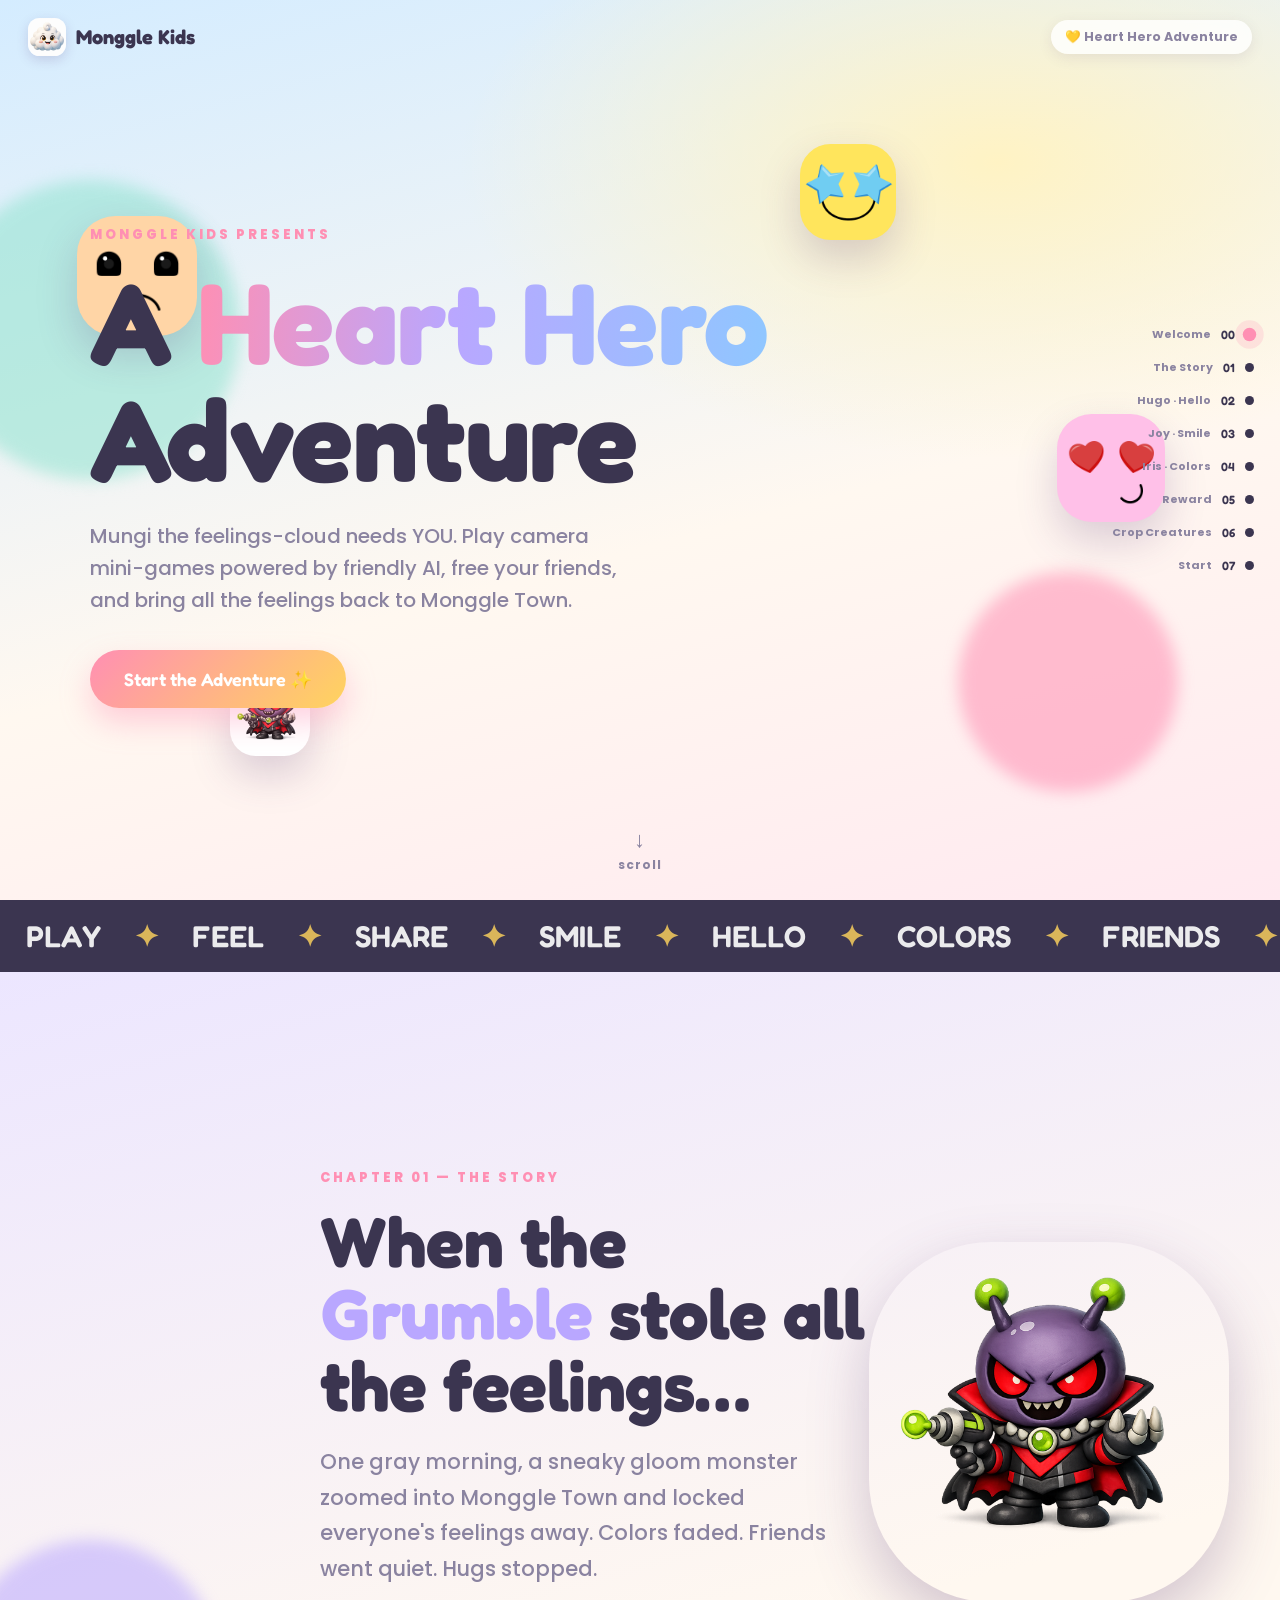
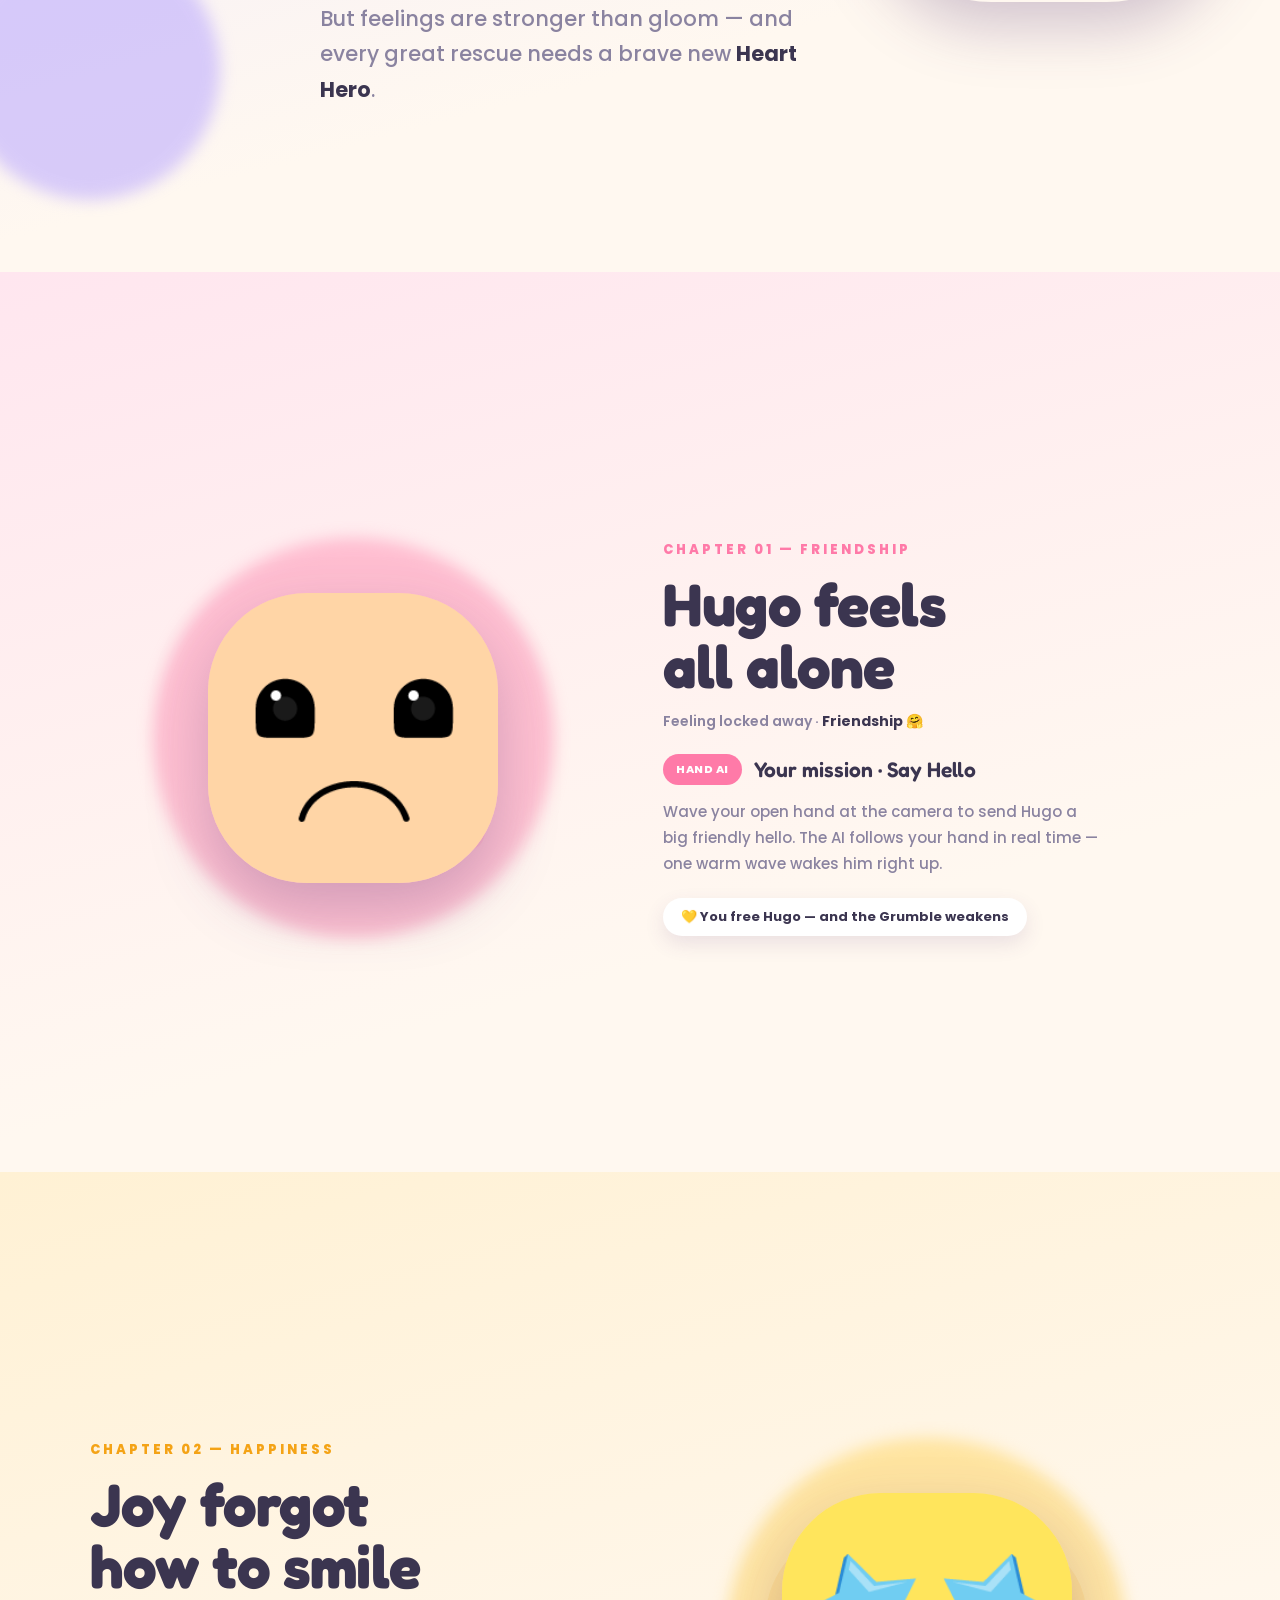
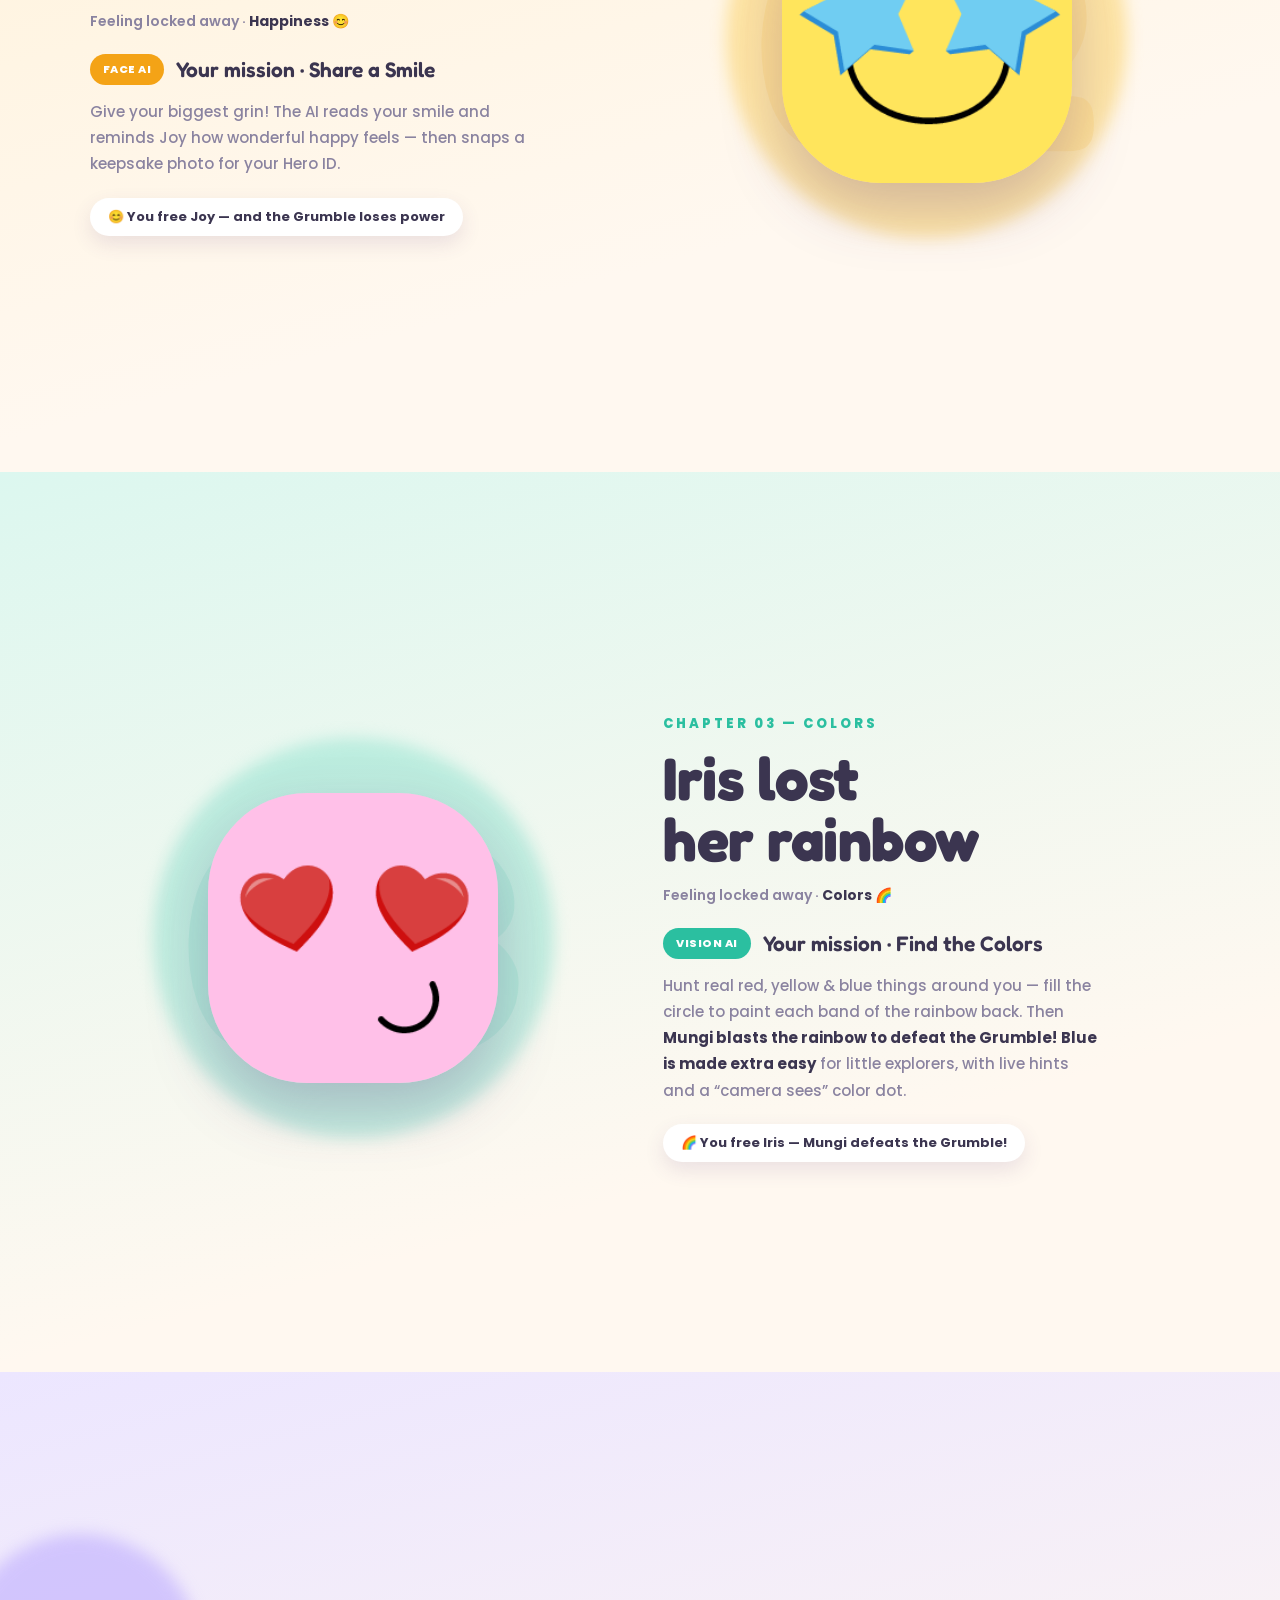
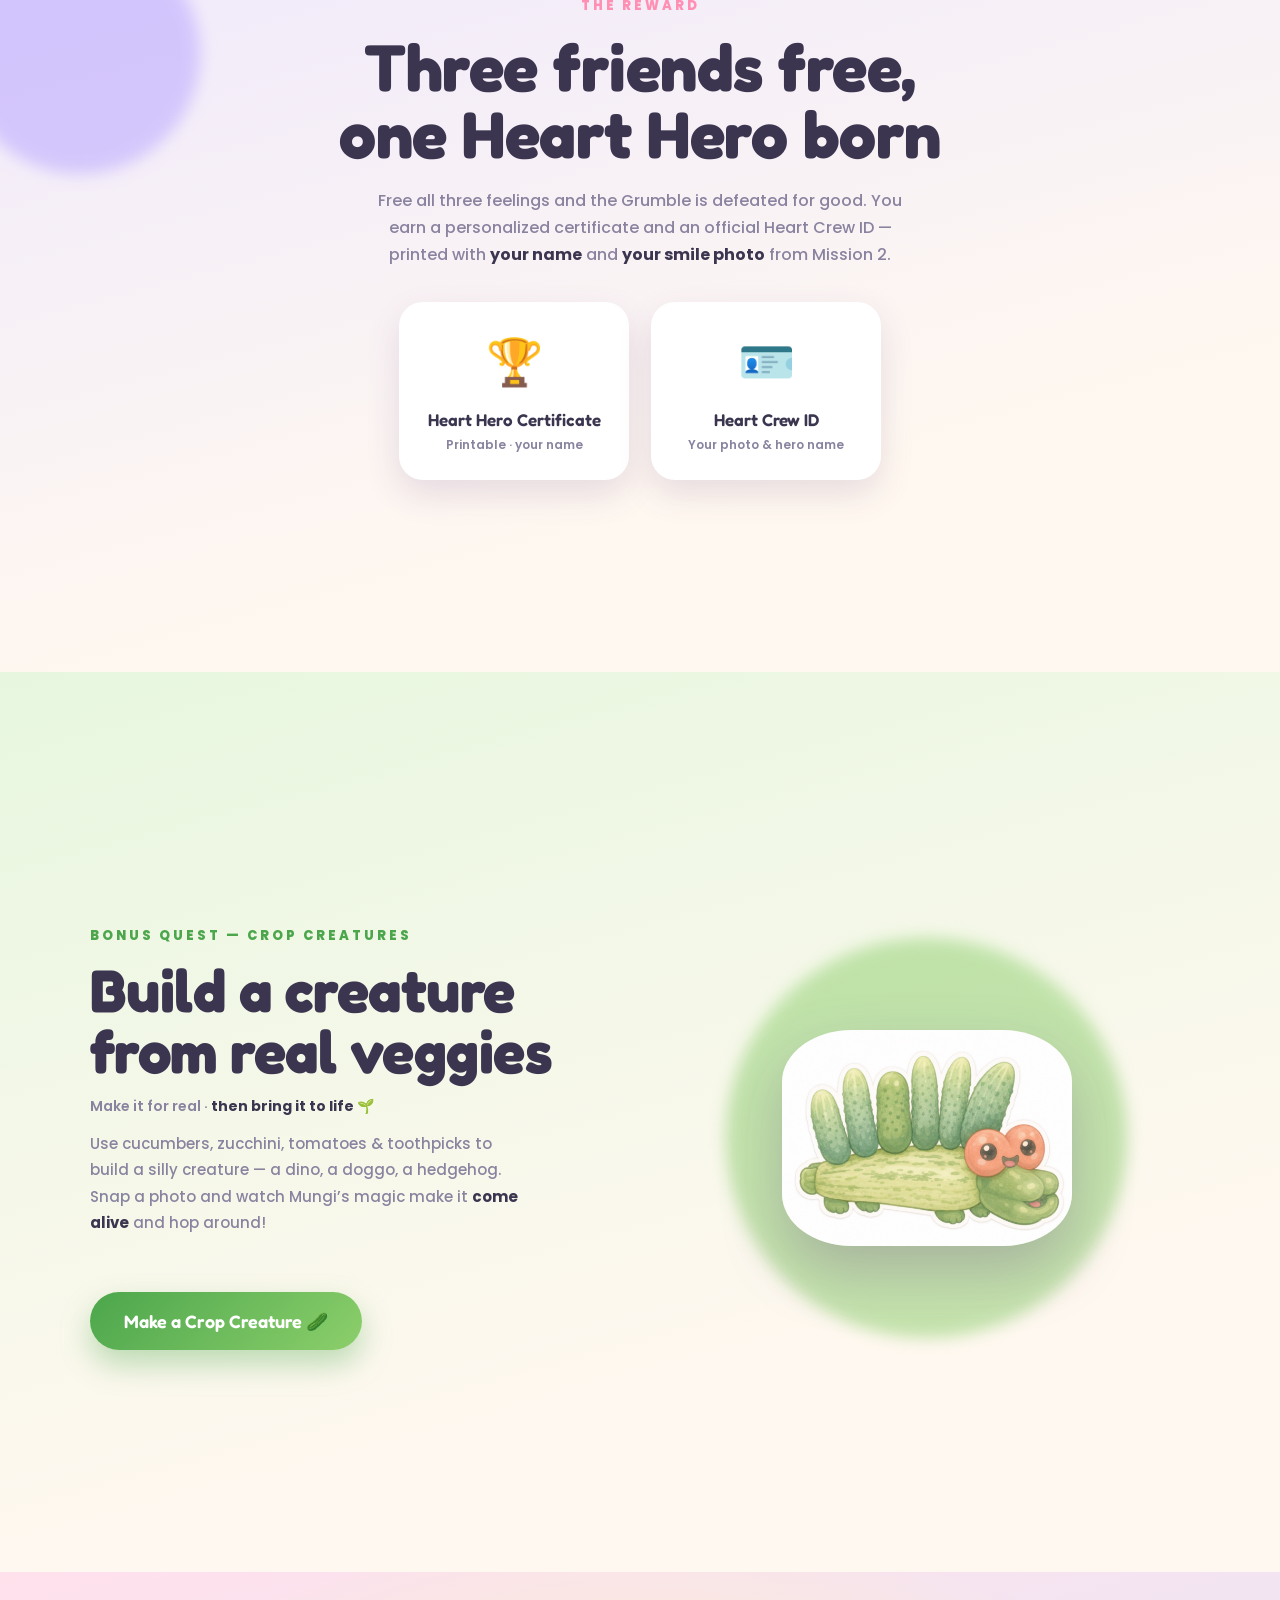
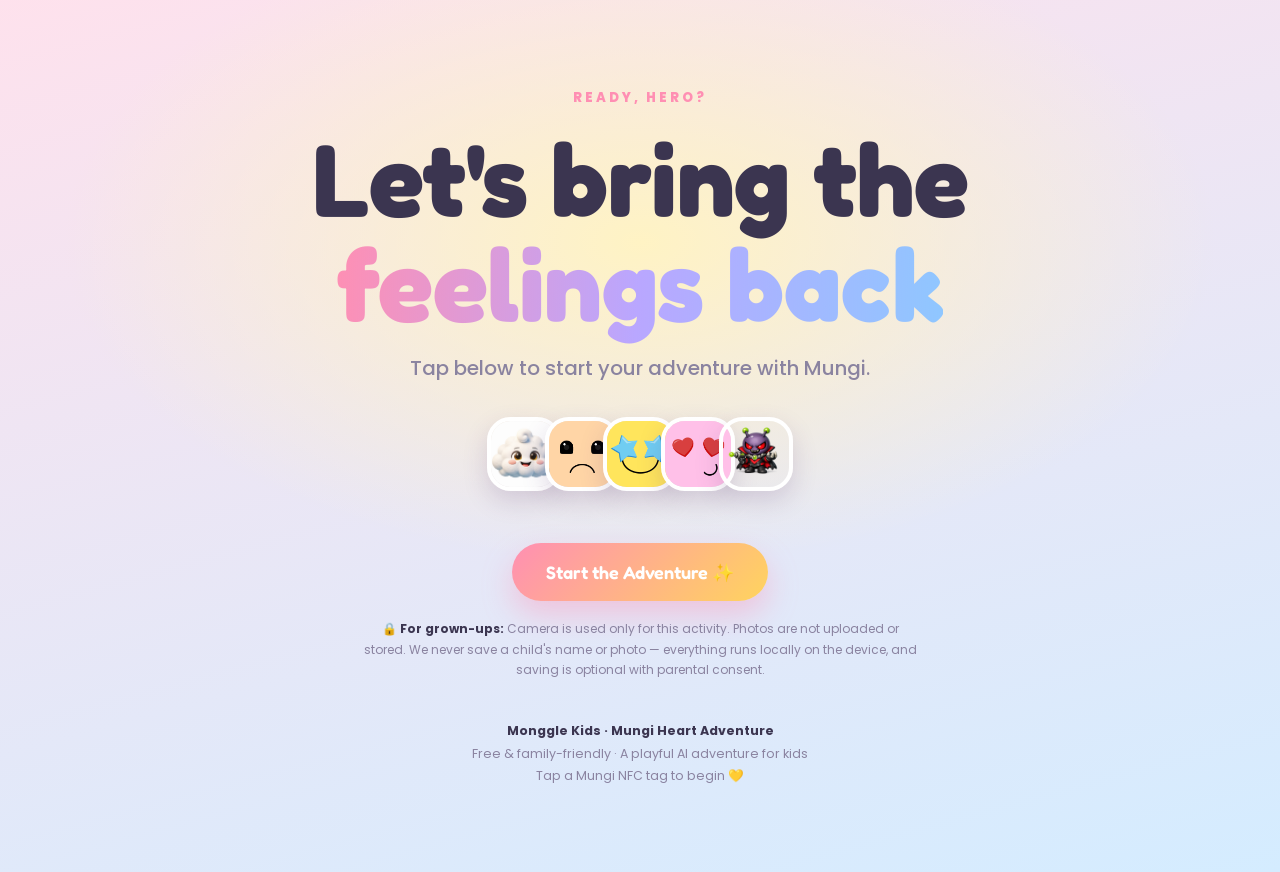
==== index.html @ a0d42b6c "New villain art (bg removed); Mission 2 costume picker; remove dates/place/Texas Co-Authored-By: Cla" ====
<!DOCTYPE html>
<html lang="en">
<head>
<meta charset="UTF-8">
<meta name="viewport" content="width=device-width, initial-scale=1.0">
<meta name="theme-color" content="#bfe3ff">
<title>Monggle Kids — A Heart Hero Adventure</title>
<link rel="preconnect" href="https://fonts.googleapis.com">
<link rel="preconnect" href="https://fonts.gstatic.com" crossorigin>
<link href="https://fonts.googleapis.com/css2?family=Fredoka:wght@400;500;600;700&family=Poppins:wght@400;500;600;700;800&display=swap" rel="stylesheet">
<style>
  :root{
    --cream:#fff8f0; --sky:#bfe3ff; --sky-d:#8fc7ff; --sun:#ffd45e;
    --peach:#ffb59e; --pink:#ff8fb3; --mint:#8fe3cf; --violet:#b9a7ff;
    --ink:#3b3550; --soft:#8a83a0;
  }
  *{margin:0;padding:0;box-sizing:border-box;}
  html{scroll-behavior:smooth;scroll-snap-type:y proximity;}
  body{font-family:'Poppins',sans-serif;color:var(--ink);background:var(--cream);overflow-x:hidden;}
  h1,h2,h3,.disp{font-family:'Fredoka',sans-serif;font-weight:700;letter-spacing:-.5px;line-height:1.02;}
  a{color:inherit;text-decoration:none;}

  /* progress + nav */
  .progress{position:fixed;top:0;left:0;height:4px;width:0;z-index:60;
    background:linear-gradient(90deg,var(--pink),var(--sun),var(--mint));transition:width .1s linear;}
  .nav{position:fixed;top:0;left:0;right:0;z-index:55;display:flex;align-items:center;justify-content:space-between;
    padding:18px 28px;}
  .nav .logo{display:flex;align-items:center;gap:10px;font-family:'Fredoka';font-weight:700;font-size:20px;}
  .nav .logo img{width:38px;height:38px;border-radius:30%;box-shadow:0 4px 12px rgba(90,58,120,.18);}
  .nav .meta{font-size:12.5px;font-weight:700;color:var(--soft);background:#ffffffcc;backdrop-filter:blur(8px);
    padding:8px 14px;border-radius:999px;box-shadow:0 4px 14px rgba(90,58,120,.1);}

  /* side chapter index */
  .index{position:fixed;right:26px;top:50%;transform:translateY(-50%);z-index:55;display:flex;flex-direction:column;gap:16px;}
  .index a{display:flex;align-items:center;gap:10px;justify-content:flex-end;opacity:.5;transition:.35s;}
  .index a .n{font-family:'Fredoka';font-weight:600;font-size:12px;color:var(--ink);}
  .index a .dot{width:9px;height:9px;border-radius:50%;background:var(--ink);transition:.35s;}
  .index a.on{opacity:1;}
  .index a.on .dot{background:var(--pink);transform:scale(1.5);box-shadow:0 0 0 5px rgba(255,143,179,.2);}
  .index a .lbl{font-size:11px;font-weight:700;color:var(--soft);opacity:0;transform:translateX(6px);transition:.35s;white-space:nowrap;}
  .index a:hover .lbl,.index a.on .lbl{opacity:1;transform:none;}

  /* sections */
  section{position:relative;min-height:100svh;scroll-snap-align:start;display:flex;align-items:center;
    padding:96px 7vw 64px;overflow:hidden;}
  .wrap{width:100%;max-width:1120px;margin:0 auto;position:relative;z-index:2;}

  /* floating decorative blobs */
  .blob{position:absolute;border-radius:50%;filter:blur(8px);opacity:.55;z-index:0;animation:drift 14s ease-in-out infinite;}
  @keyframes drift{0%,100%{transform:translate(0,0) scale(1)}50%{transform:translate(20px,-26px) scale(1.08)}}
  .twirl{position:absolute;z-index:0;opacity:.85;animation:bob 5s ease-in-out infinite;}
  @keyframes bob{0%,100%{transform:translateY(0) rotate(-3deg)}50%{transform:translateY(-16px) rotate(3deg)}}

  /* reveal on scroll */
  .reveal{opacity:0;transform:translateY(46px);transition:opacity .8s cubic-bezier(.2,.7,.2,1),transform .8s cubic-bezier(.2,.7,.2,1);}
  .reveal.in{opacity:1;transform:none;}
  .reveal.d1{transition-delay:.08s}.reveal.d2{transition-delay:.16s}.reveal.d3{transition-delay:.24s}.reveal.d4{transition-delay:.32s}

  .eyebrow{font-weight:800;font-size:13px;letter-spacing:3px;text-transform:uppercase;color:var(--pink);margin-bottom:18px;}

  /* HERO */
  #hero{background:
    radial-gradient(70% 55% at 78% 18%, #fff3c4 0%, transparent 60%),
    linear-gradient(165deg,#d4ecff 0%, #fff8f0 58%, #ffe9f0 100%);}
  #hero h1{font-size:clamp(48px,9vw,128px);}
  #hero h1 .grad{background:linear-gradient(95deg,var(--pink),var(--violet) 45%,var(--sky-d));-webkit-background-clip:text;background-clip:text;color:transparent;}
  #hero .sub{font-size:clamp(15px,1.8vw,20px);color:var(--soft);max-width:540px;margin-top:22px;line-height:1.6;font-weight:500;}
  .hero-cast{position:absolute;inset:0;z-index:1;pointer-events:none;}
  .hero-cast img{position:absolute;border-radius:32%;box-shadow:0 18px 40px rgba(90,58,120,.22);background:#fff;}
  .cta{display:inline-flex;align-items:center;gap:10px;margin-top:34px;padding:18px 34px;border-radius:999px;
    font-family:'Fredoka';font-weight:600;font-size:18px;color:#fff;
    background:linear-gradient(135deg,var(--pink),var(--sun));box-shadow:0 14px 30px rgba(255,143,179,.4);
    transition:transform .25s,box-shadow .25s;}
  .cta:hover{transform:translateY(-3px) scale(1.03);box-shadow:0 20px 40px rgba(255,143,179,.5);}
  .cta.ghost{background:#fff;color:var(--ink);box-shadow:0 10px 24px rgba(90,58,120,.12);}
  .scrollcue{position:absolute;bottom:26px;left:50%;transform:translateX(-50%);z-index:3;color:var(--soft);
    font-size:12px;font-weight:700;letter-spacing:1px;text-align:center;animation:bob 2.4s ease-in-out infinite;}
  .scrollcue .m{font-size:22px;display:block;}

  /* marquee strip */
  .strip{background:var(--ink);color:#fff;padding:18px 0;overflow:hidden;white-space:nowrap;min-height:auto;}
  .strip .track{display:inline-block;animation:marq 22s linear infinite;}
  .strip span{font-family:'Fredoka';font-weight:600;font-size:30px;margin:0 26px;opacity:.9;}
  .strip span .e{color:var(--sun);}
  @keyframes marq{to{transform:translateX(-50%)}}

  /* STORY */
  #story{background:linear-gradient(165deg,#ece6ff 0%, #fff8f0 70%);}
  #story h2{font-size:clamp(34px,5.5vw,72px);max-width:14ch;}
  #story .lead{font-size:clamp(16px,2vw,21px);color:var(--soft);max-width:520px;margin-top:22px;line-height:1.7;font-weight:500;}
  #story .grumble{position:absolute;right:4vw;top:50%;transform:translateY(-50%);width:min(38vw,360px);
    border-radius:34%;box-shadow:0 24px 60px rgba(90,58,120,.28);z-index:1;}

  /* FRIENDS */
  #friends{background:linear-gradient(165deg,#dff7f0 0%,#fff8f0 75%);}
  .friends-head{display:flex;align-items:flex-end;justify-content:space-between;flex-wrap:wrap;gap:16px;margin-bottom:42px;}
  #friends h2{font-size:clamp(34px,5.5vw,68px);}
  .cards{display:grid;grid-template-columns:repeat(4,1fr);gap:20px;}
  .card{background:#fff;border-radius:28px;padding:24px 18px;text-align:center;box-shadow:0 12px 30px rgba(90,58,120,.1);
    transition:transform .35s cubic-bezier(.2,.7,.2,1),box-shadow .35s;cursor:default;}
  .card:hover{transform:translateY(-10px) rotate(-1.5deg);box-shadow:0 24px 50px rgba(90,58,120,.18);}
  .card img{width:108px;height:108px;border-radius:32%;object-fit:cover;box-shadow:0 8px 20px rgba(90,58,120,.16);animation:bob 4s ease-in-out infinite;}
  .card:nth-child(2) img{animation-delay:.4s}.card:nth-child(3) img{animation-delay:.8s}.card:nth-child(4) img{animation-delay:1.2s}
  .card h3{font-size:22px;margin-top:16px;}
  .card .role{font-size:12.5px;font-weight:700;color:var(--pink);margin-top:4px;letter-spacing:.5px;}
  .card p{font-size:12.5px;color:var(--soft);margin-top:10px;line-height:1.55;}

  /* EXPERIENCE */
  #play{background:linear-gradient(165deg,#fff0d6 0%,#fff8f0 70%);}
  .play-grid{display:grid;grid-template-columns:1.1fr 1fr;gap:50px;align-items:center;}
  #play h2{font-size:clamp(32px,5vw,64px);}
  .steps{margin-top:28px;display:flex;flex-direction:column;gap:14px;}
  .step{display:flex;gap:16px;align-items:center;background:#fff;border-radius:20px;padding:16px 18px;box-shadow:0 8px 22px rgba(90,58,120,.08);}
  .step .num{font-family:'Fredoka';font-weight:700;font-size:26px;color:#fff;width:46px;height:46px;flex-shrink:0;border-radius:14px;
    display:flex;align-items:center;justify-content:center;}
  .step:nth-child(1) .num{background:var(--pink)}.step:nth-child(2) .num{background:var(--sun)}.step:nth-child(3) .num{background:var(--mint)}
  .step b{font-family:'Fredoka';font-weight:600;font-size:17px;}
  .step p{font-size:12.5px;color:var(--soft);margin-top:2px;}
  .phone{justify-self:center;width:min(74vw,300px);aspect-ratio:9/18.5;border-radius:42px;background:#fff;
    border:10px solid var(--ink);box-shadow:0 30px 70px rgba(90,58,120,.28);position:relative;overflow:hidden;
    display:flex;flex-direction:column;align-items:center;justify-content:center;gap:14px;
    background:radial-gradient(80% 50% at 50% 12%,#fff3c4,transparent),linear-gradient(170deg,#d4ecff,#ffe9f0);}
  .phone .pill{position:absolute;top:14px;left:50%;transform:translateX(-50%);width:80px;height:7px;border-radius:99px;background:var(--ink);opacity:.25;}
  .phone img{width:118px;height:118px;border-radius:34%;box-shadow:0 12px 26px rgba(90,58,120,.2);animation:bob 3.4s ease-in-out infinite;}
  .phone .tag{font-family:'Fredoka';font-weight:600;font-size:16px;}
  .phone .ai{font-size:11px;font-weight:700;color:#fff;background:var(--violet);padding:5px 12px;border-radius:999px;}

  /* CHAPTERS (story ↔ mission) */
  .chapter .wrap{display:grid;grid-template-columns:1fr 1fr;gap:46px;align-items:center;}
  .chapter.flip .ch-visual{order:2;}
  .ch-visual{position:relative;display:flex;align-items:center;justify-content:center;min-height:300px;}
  .ch-visual .bignum{position:absolute;font-family:'Fredoka';font-weight:700;font-size:clamp(150px,24vw,300px);color:var(--ac);opacity:.16;z-index:0;line-height:1;}
  .ch-blob{position:absolute;width:76%;aspect-ratio:1;border-radius:50%;filter:blur(8px);opacity:.5;z-index:1;animation:drift 12s ease-in-out infinite;}
  .ch-visual .friend{width:min(44vw,290px);border-radius:34%;object-fit:cover;box-shadow:0 26px 60px rgba(90,58,120,.28);position:relative;z-index:2;animation:bob 4.5s ease-in-out infinite;}
  .ch-eyebrow{font-weight:800;font-size:13px;letter-spacing:3px;text-transform:uppercase;margin-bottom:14px;}
  .chapter h2{font-size:clamp(30px,4.8vw,60px);}
  .lost{display:block;margin-top:14px;font-weight:600;color:var(--soft);font-size:14px;}
  .lost b{color:var(--ink);}
  .mission-row{margin-top:22px;display:flex;align-items:center;gap:12px;flex-wrap:wrap;}
  .ai-badge{font-size:11px;font-weight:800;color:#fff;padding:7px 13px;border-radius:999px;letter-spacing:.5px;}
  .mission-name{font-family:'Fredoka';font-weight:600;font-size:21px;}
  .how{margin-top:14px;color:var(--soft);font-size:15px;line-height:1.75;max-width:440px;font-weight:500;}
  .restored{margin-top:20px;display:inline-flex;align-items:center;gap:8px;background:#fff;border-radius:999px;padding:9px 18px;
    font-weight:700;font-size:13px;box-shadow:0 8px 20px rgba(90,58,120,.12);}
  /* REWARD */
  .reward-cards{display:flex;gap:22px;justify-content:center;flex-wrap:wrap;margin-top:34px;}
  .rcard{background:#fff;border-radius:24px;padding:26px 28px;min-width:230px;box-shadow:0 14px 34px rgba(90,58,120,.14);
    display:flex;flex-direction:column;align-items:center;gap:6px;}
  .rcard .rc-top{font-size:46px;margin-bottom:6px;}
  .rcard b{font-family:'Fredoka';font-weight:600;font-size:17px;}
  .rcard span{font-size:12px;color:var(--soft);font-weight:600;}
  @media (max-width:860px){ .chapter .wrap{grid-template-columns:1fr;gap:24px;} .chapter.flip .ch-visual{order:0;} .ch-visual{min-height:220px;} }

  /* CTA */
  #go{background:radial-gradient(75% 60% at 50% 30%,#fff3c4 0%,transparent 60%),linear-gradient(165deg,#ffe1ec,#d4ecff);
    text-align:center;flex-direction:column;justify-content:center;}
  #go h2{font-size:clamp(40px,8vw,104px);}
  #go h2 .grad{background:linear-gradient(95deg,var(--pink),var(--violet),var(--sky-d));-webkit-background-clip:text;background-clip:text;color:transparent;}
  #go .sub{color:var(--soft);font-size:clamp(15px,2vw,20px);margin-top:18px;font-weight:500;}
  .go-cast{display:flex;gap:-10px;justify-content:center;margin:34px 0 6px;}
  .go-cast img{width:74px;height:74px;border-radius:32%;object-fit:cover;margin:0 -8px;border:4px solid #fff;
    box-shadow:0 10px 24px rgba(90,58,120,.18);animation:bob 4s ease-in-out infinite;}
  .go-cast img:nth-child(2){animation-delay:.3s}.go-cast img:nth-child(3){animation-delay:.6s}
  .go-cast img:nth-child(4){animation-delay:.9s}.go-cast img:nth-child(5){animation-delay:1.2s}
  footer{margin-top:40px;font-size:12.5px;color:var(--soft);line-height:1.8;}
  footer b{color:var(--ink);}

  @media (max-width:860px){
    .index{display:none;}
    .cards{grid-template-columns:repeat(2,1fr);}
    .play-grid{grid-template-columns:1fr;gap:32px;}
    #story .grumble{position:static;transform:none;width:min(60vw,260px);margin-top:28px;}
    section{padding:90px 7vw 56px;}
  }
</style>
</head>
<body>

<div class="progress" id="progress"></div>

<nav class="nav">
  <a class="logo" href="#hero"><img src="assets/characters/mungi.png" alt="">Monggle Kids</a>
  <span class="meta">💛 Heart Hero Adventure</span>
</nav>

<div class="index" id="index">
  <a href="#hero"  data-s="hero"><span class="lbl">Welcome</span><span class="n">00</span><span class="dot"></span></a>
  <a href="#story" data-s="story"><span class="lbl">The Story</span><span class="n">01</span><span class="dot"></span></a>
  <a href="#ch1"   data-s="ch1"><span class="lbl">Hugo · Hello</span><span class="n">02</span><span class="dot"></span></a>
  <a href="#ch2"   data-s="ch2"><span class="lbl">Joy · Smile</span><span class="n">03</span><span class="dot"></span></a>
  <a href="#ch3"   data-s="ch3"><span class="lbl">Iris · Colors</span><span class="n">04</span><span class="dot"></span></a>
  <a href="#reward"data-s="reward"><span class="lbl">Reward</span><span class="n">05</span><span class="dot"></span></a>
  <a href="#bonus" data-s="bonus"><span class="lbl">Crop Creatures</span><span class="n">06</span><span class="dot"></span></a>
  <a href="#go"    data-s="go"><span class="lbl">Start</span><span class="n">07</span><span class="dot"></span></a>
</div>

<!-- 00 HERO -->
<section id="hero">
  <div class="blob" style="width:300px;height:300px;background:var(--mint);left:-60px;top:20%;"></div>
  <div class="blob" style="width:220px;height:220px;background:var(--pink);right:8%;bottom:12%;animation-delay:3s;"></div>
  <div class="hero-cast" id="heroCast">
    <img src="assets/characters/hugo.png"  style="width:120px;left:6%;top:24%"  data-depth="0.5">
    <img src="assets/characters/joy.png"   style="width:96px;right:30%;top:16%" data-depth="0.9">
    <img src="assets/characters/iris.png"  style="width:108px;right:9%;top:46%" data-depth="0.7">
    <img src="assets/characters/grumble.png" style="width:80px;left:18%;bottom:16%" data-depth="1.1">
  </div>
  <div class="wrap">
    <div class="eyebrow reveal in">Monggle Kids presents</div>
    <h1 class="reveal in d1">A <span class="grad">Heart Hero</span><br>Adventure</h1>
    <p class="sub reveal in d2">Mungi the feelings-cloud needs YOU. Play camera mini-games powered by friendly AI,
      free your friends, and bring all the feelings back to Monggle Town.</p>
    <a class="cta reveal in d3" href="monggle_event.html">Start the Adventure ✨</a>
  </div>
  <div class="scrollcue"><span class="m">↓</span>scroll</div>
</section>

<!-- marquee -->
<section class="strip">
  <div class="track">
    <span>PLAY <span class="e">✦</span> FEEL <span class="e">✦</span> SHARE <span class="e">✦</span> SMILE <span class="e">✦</span> HELLO <span class="e">✦</span> COLORS <span class="e">✦</span> FRIENDS <span class="e">✦</span> </span>
    <span>PLAY <span class="e">✦</span> FEEL <span class="e">✦</span> SHARE <span class="e">✦</span> SMILE <span class="e">✦</span> HELLO <span class="e">✦</span> COLORS <span class="e">✦</span> FRIENDS <span class="e">✦</span> </span>
  </div>
</section>

<!-- 01 STORY -->
<section id="story">
  <div class="blob" style="width:260px;height:260px;background:var(--violet);left:-40px;bottom:8%;"></div>
  <img class="grumble twirl reveal" src="assets/characters/grumble.png" alt="The Grumble">
  <div class="wrap" style="max-width:640px;">
    <div class="eyebrow reveal">Chapter 01 — The Story</div>
    <h2 class="reveal d1">When the <span style="color:var(--violet)">Grumble</span> stole all the feelings…</h2>
    <p class="lead reveal d2">One gray morning, a sneaky gloom monster zoomed into Monggle Town and locked everyone's feelings away. Colors faded. Friends went quiet. Hugs stopped.</p>
    <p class="lead reveal d3" style="margin-top:14px;">But feelings are stronger than gloom — and every great rescue needs
      a brave new <b style="color:var(--ink)">Heart Hero</b>.</p>
  </div>
</section>

<!-- 02 CHAPTER 1 · Hugo / Say Hello -->
<section id="ch1" class="chapter" style="--ac:#ff7aa8;background:linear-gradient(165deg,#ffe6ef 0%,#fff8f0 70%);">
  <div class="wrap">
    <div class="ch-visual reveal">
      <div class="bignum">01</div>
      <div class="ch-blob" style="background:#ff8fb3;"></div>
      <img class="friend" src="assets/characters/hugo.png" alt="Hugo">
    </div>
    <div class="ch-text">
      <div class="ch-eyebrow reveal" style="color:var(--ac)">Chapter 01 — Friendship</div>
      <h2 class="reveal d1">Hugo feels<br>all alone</h2>
      <div class="lost reveal d1">Feeling locked away · <b>Friendship 🤗</b></div>
      <div class="mission-row reveal d2">
        <span class="ai-badge" style="background:var(--ac)">HAND AI</span>
        <span class="mission-name">Your mission · Say Hello</span>
      </div>
      <p class="how reveal d2">Wave your open hand at the camera to send Hugo a big friendly hello. The AI follows your hand in real time — one warm wave wakes him right up.</p>
      <div class="restored reveal d3">💛 You free Hugo — and the Grumble weakens</div>
    </div>
  </div>
</section>

<!-- 03 CHAPTER 2 · Joy / Share a Smile -->
<section id="ch2" class="chapter flip" style="--ac:#f4a316;background:linear-gradient(165deg,#fff1d4 0%,#fff8f0 70%);">
  <div class="wrap">
    <div class="ch-visual reveal">
      <div class="bignum">02</div>
      <div class="ch-blob" style="background:#ffd45e;"></div>
      <img class="friend" src="assets/characters/joy.png" alt="Joy">
    </div>
    <div class="ch-text">
      <div class="ch-eyebrow reveal" style="color:var(--ac)">Chapter 02 — Happiness</div>
      <h2 class="reveal d1">Joy forgot<br>how to smile</h2>
      <div class="lost reveal d1">Feeling locked away · <b>Happiness 😊</b></div>
      <div class="mission-row reveal d2">
        <span class="ai-badge" style="background:var(--ac)">FACE AI</span>
        <span class="mission-name">Your mission · Share a Smile</span>
      </div>
      <p class="how reveal d2">Give your biggest grin! The AI reads your smile and reminds Joy how wonderful happy feels — then snaps a keepsake photo for your Hero ID.</p>
      <div class="restored reveal d3">😊 You free Joy — and the Grumble loses power</div>
    </div>
  </div>
</section>

<!-- 04 CHAPTER 3 · Iris / Find the Colors -->
<section id="ch3" class="chapter" style="--ac:#2bbfa0;background:linear-gradient(165deg,#dcf7ef 0%,#fff8f0 72%);">
  <div class="wrap">
    <div class="ch-visual reveal">
      <div class="bignum">03</div>
      <div class="ch-blob" style="background:#8fe3cf;"></div>
      <img class="friend" src="assets/characters/iris.png" alt="Iris">
    </div>
    <div class="ch-text">
      <div class="ch-eyebrow reveal" style="color:var(--ac)">Chapter 03 — Colors</div>
      <h2 class="reveal d1">Iris lost<br>her rainbow</h2>
      <div class="lost reveal d1">Feeling locked away · <b>Colors 🌈</b></div>
      <div class="mission-row reveal d2">
        <span class="ai-badge" style="background:var(--ac)">VISION AI</span>
        <span class="mission-name">Your mission · Find the Colors</span>
      </div>
      <p class="how reveal d2">Hunt real red, yellow &amp; blue things around you — fill the circle to paint each band of the rainbow back. Then <b style="color:var(--ink)">Mungi blasts the rainbow to defeat the Grumble!</b> <b style="color:var(--ink)">Blue is made extra easy</b> for little explorers, with live hints and a “camera sees” color dot.</p>
      <div class="restored reveal d3">🌈 You free Iris — Mungi defeats the Grumble!</div>
    </div>
  </div>
</section>

<!-- 05 REWARD -->
<section id="reward" style="background:linear-gradient(165deg,#ece6ff 0%,#fff8f0 75%);">
  <div class="blob" style="width:240px;height:240px;background:var(--violet);left:-40px;top:18%;"></div>
  <div class="wrap" style="text-align:center;max-width:880px;">
    <div class="eyebrow reveal" style="text-align:center;">The Reward</div>
    <h2 class="reveal d1" style="font-size:clamp(32px,5.4vw,66px);">Three friends free,<br>one Heart Hero born</h2>
    <p class="reveal d2" style="color:var(--soft);max-width:540px;margin:18px auto 0;font-weight:500;line-height:1.7;">
      Free all three feelings and the Grumble is defeated for good. You earn a personalized certificate and an
      official Heart Crew ID — printed with <b style="color:var(--ink)">your name</b> and <b style="color:var(--ink)">your smile photo</b> from Mission 2.</p>
    <div class="reward-cards">
      <div class="rcard reveal d2"><div class="rc-top">🏆</div><b>Heart Hero Certificate</b><span>Printable · your name</span></div>
      <div class="rcard reveal d3"><div class="rc-top">🪪</div><b>Heart Crew ID</b><span>Your photo &amp; hero name</span></div>
    </div>
  </div>
</section>

<!-- 06 BONUS · Crop Creatures -->
<section id="bonus" class="chapter flip" style="--ac:#4ca64c;background:linear-gradient(165deg,#e7f7df 0%,#fff8f0 72%);">
  <div class="wrap">
    <div class="ch-visual reveal">
      <div class="bignum">＋</div>
      <div class="ch-blob" style="background:#8ccf6b;"></div>
      <img class="friend" src="assets/crop/creature.jpg" alt="Crop creature" style="border-radius:24%;">
    </div>
    <div class="ch-text">
      <div class="ch-eyebrow reveal" style="color:var(--ac)">Bonus Quest — Crop Creatures</div>
      <h2 class="reveal d1">Build a creature<br>from real veggies</h2>
      <div class="lost reveal d1">Make it for real · <b>then bring it to life 🌱</b></div>
      <p class="how reveal d2">Use cucumbers, zucchini, tomatoes &amp; toothpicks to build a silly creature — a dino, a doggo, a hedgehog. Snap a photo and watch Mungi’s magic make it <b style="color:var(--ink)">come alive</b> and hop around!</p>
      <div class="reveal d3" style="margin-top:22px;">
        <a class="cta" href="crop_creature.html" style="background:linear-gradient(135deg,#4ca64c,#8ccf6b);box-shadow:0 14px 30px rgba(76,166,76,.36);">Make a Crop Creature 🥒</a>
      </div>
    </div>
  </div>
</section>

<!-- 07 CTA -->
<section id="go">
  <div class="wrap">
    <div class="eyebrow reveal" style="text-align:center;">Ready, Hero?</div>
    <h2 class="reveal d1">Let's bring the<br><span class="grad">feelings back</span></h2>
    <p class="sub reveal d2">Tap below to start your adventure with Mungi.</p>
    <div class="go-cast reveal d2">
      <img src="assets/characters/mungi.png"><img src="assets/characters/hugo.png">
      <img src="assets/characters/joy.png"><img src="assets/characters/iris.png">
      <img src="assets/characters/grumble_happy.png">
    </div>
    <div class="reveal d3" style="margin-top:18px;">
      <a class="cta" href="monggle_event.html">Start the Adventure ✨</a>
    </div>
    <p class="reveal d3" style="font-size:12px;color:var(--soft);margin:18px auto 0;max-width:560px;line-height:1.7;">
      🔒 <b style="color:var(--ink)">For grown-ups:</b> Camera is used only for this activity. Photos are not uploaded or stored.
      We never save a child's name or photo — everything runs locally on the device, and saving is optional with parental consent.</p>
    <footer class="reveal d3">
      <b>Monggle Kids · Mungi Heart Adventure</b><br>
      Free & family-friendly · A playful AI adventure for kids<br>
      Tap a Mungi NFC tag to begin 💛
    </footer>
  </div>
</section>

<script>
/* progress bar */
const progress=document.getElementById('progress');
function onScroll(){
  const h=document.documentElement;
  const p=h.scrollTop/(h.scrollHeight-h.clientHeight);
  progress.style.width=(p*100)+'%';
  // hero parallax
  const y=h.scrollTop;
  document.querySelectorAll('#heroCast img').forEach(img=>{
    const d=parseFloat(img.dataset.depth||1);
    img.style.transform=`translateY(${y*d*0.18}px)`;
  });
}
addEventListener('scroll',()=>requestAnimationFrame(onScroll),{passive:true}); onScroll();

/* reveal on scroll */
const ro=new IntersectionObserver((es)=>{
  es.forEach(e=>{ if(e.isIntersecting){ e.target.classList.add('in'); ro.unobserve(e.target); } });
},{threshold:.18});
document.querySelectorAll('.reveal:not(.in)').forEach(el=>ro.observe(el));

/* active chapter index */
const links=[...document.querySelectorAll('.index a')];
const byId=id=>links.find(l=>l.dataset.s===id);
const ao=new IntersectionObserver((es)=>{
  es.forEach(e=>{ if(e.isIntersecting){ links.forEach(l=>l.classList.remove('on')); const a=byId(e.target.id); if(a)a.classList.add('on'); } });
},{threshold:.5});
['hero','story','ch1','ch2','ch3','reward','bonus','go'].forEach(id=>{ const s=document.getElementById(id); if(s) ao.observe(s); });

/* analytics: capture QR/NFC source (?src=nfc) and carry it into the experiences */
const qs=location.search;
const SRC=new URLSearchParams(qs).get('src')||'direct';
window.dataLayer=window.dataLayer||[]; window.dataLayer.push({event:'landing_open',src:SRC});
if(qs){ document.querySelectorAll('a[href="monggle_event.html"],a[href="crop_creature.html"]').forEach(a=>{ a.href=a.getAttribute('href')+qs; }); }
</script>
</body>
</html>
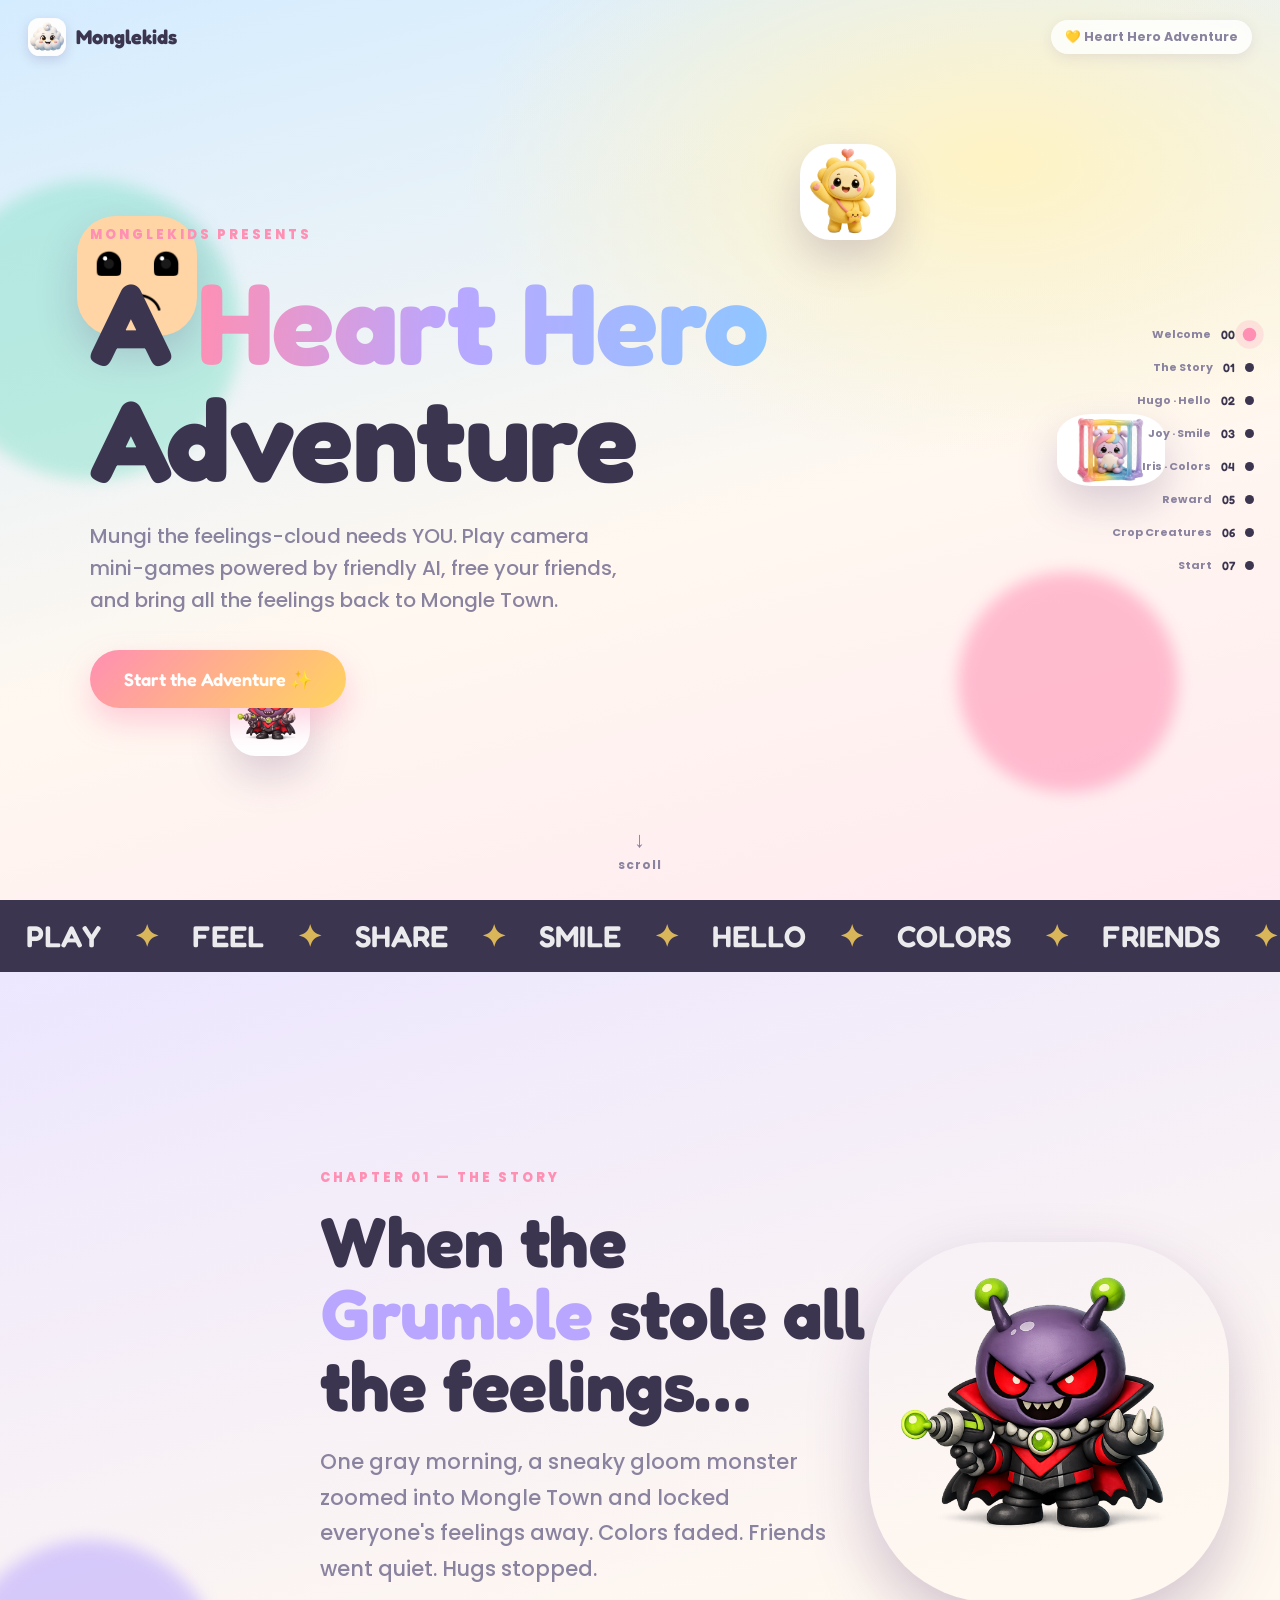
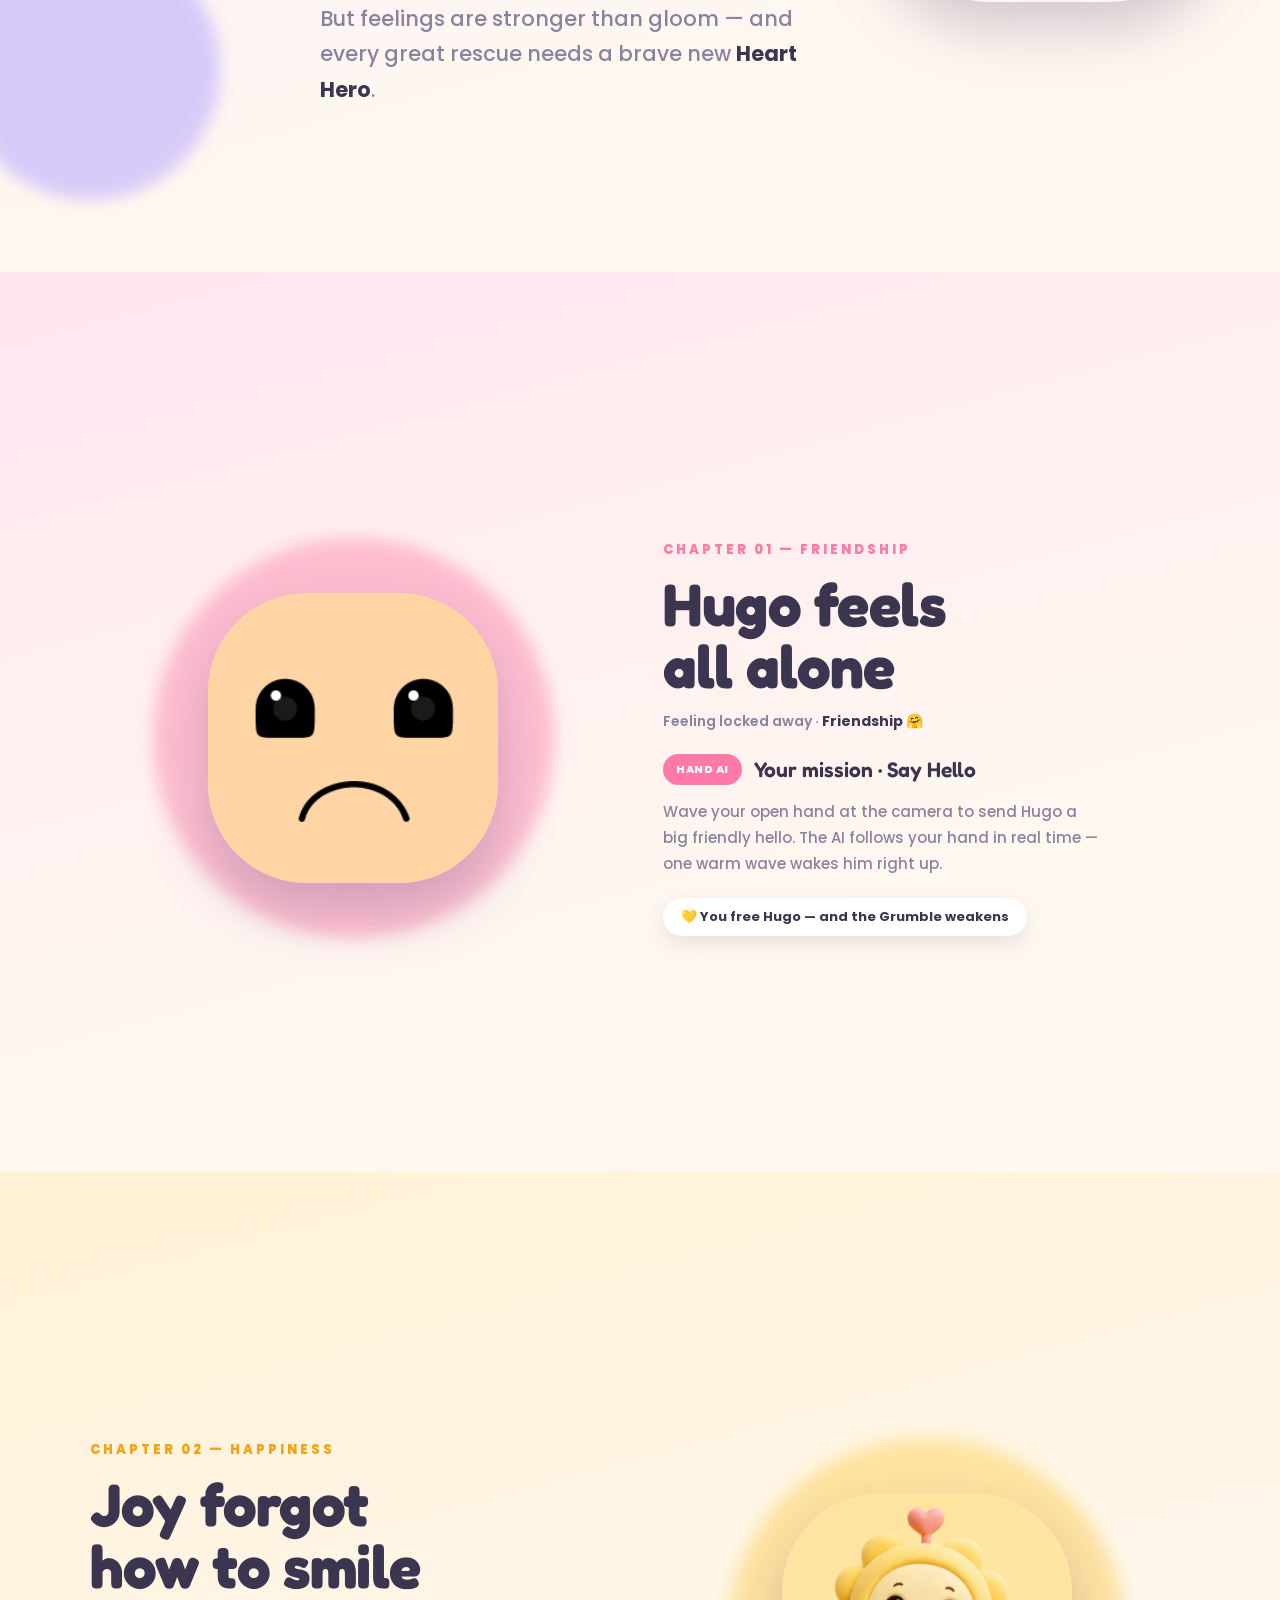
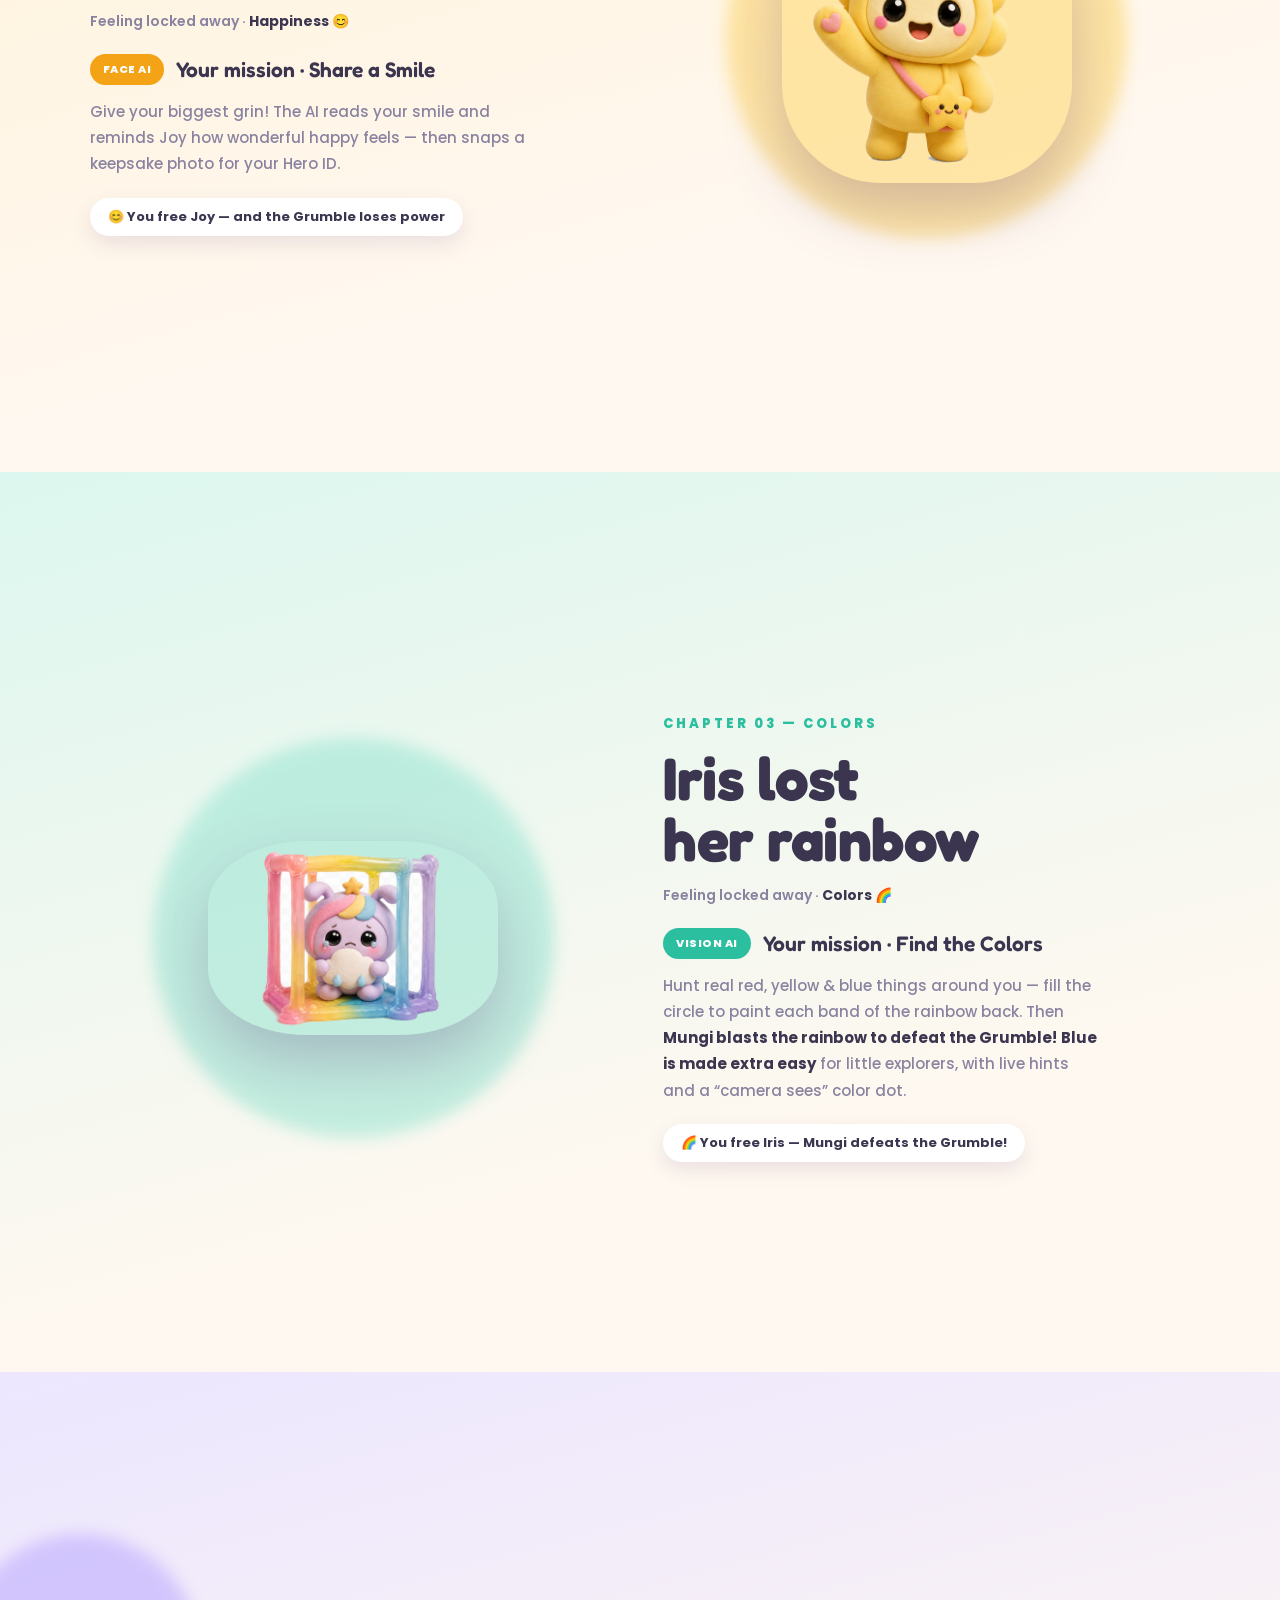
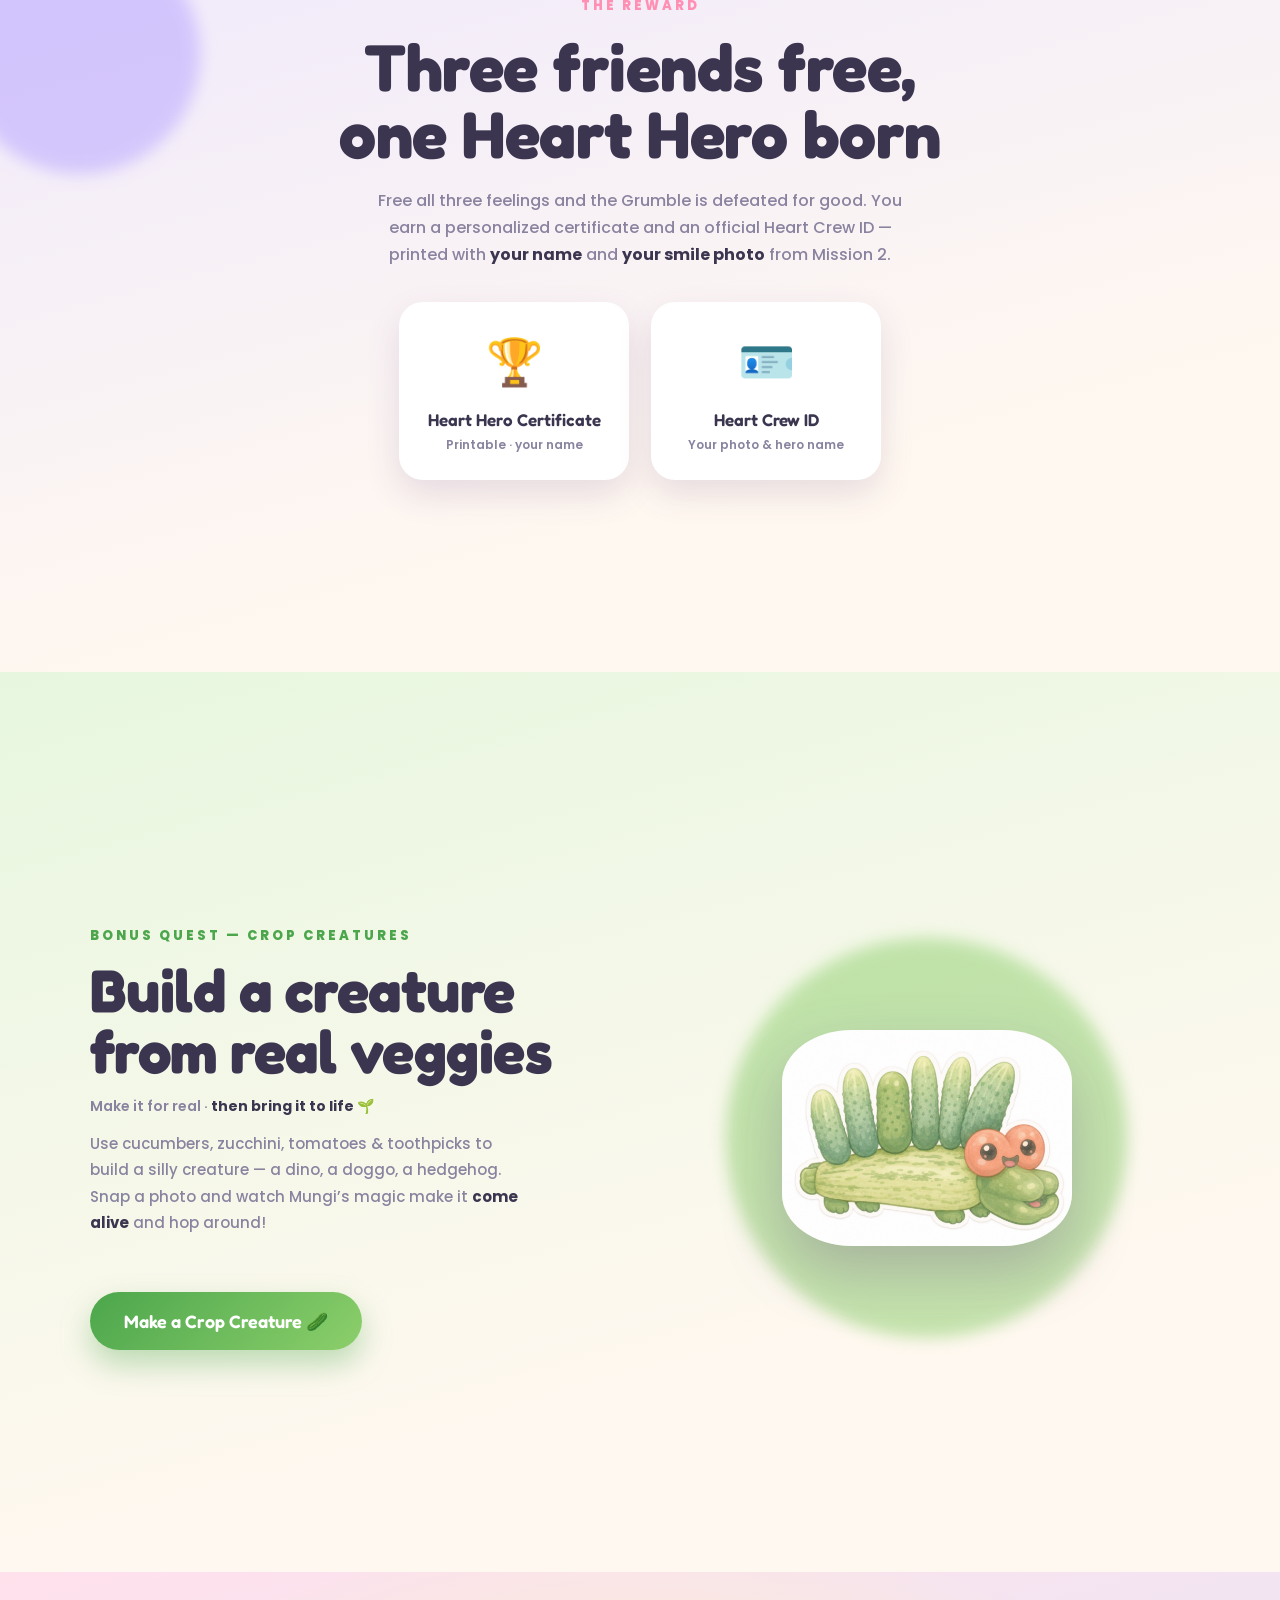
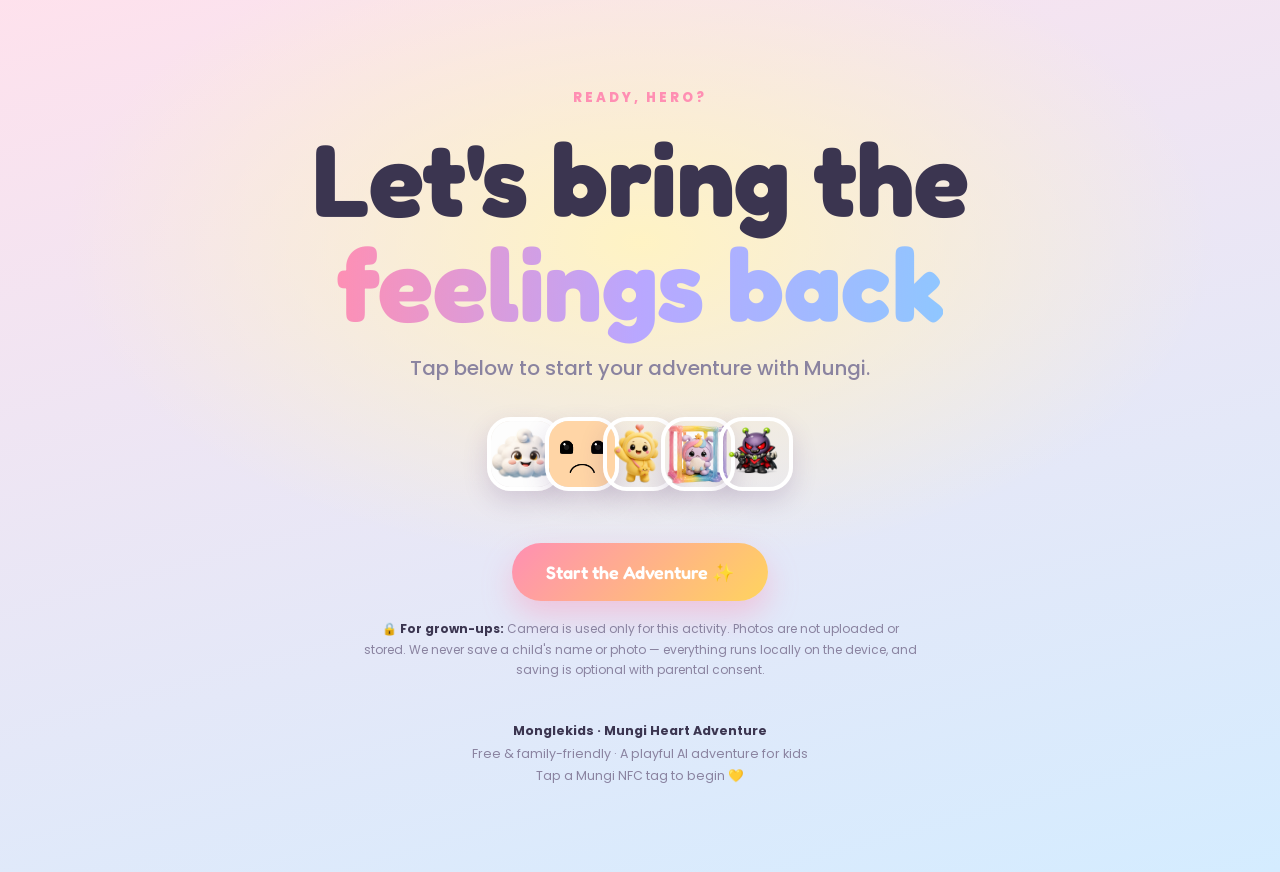
==== commit 6dd49fe3: "Rebrand to Monglekids; hide chapter numbers; new Iris & Joy art Co-Authored-By: Claude Opus 4.8 (1M " ====
--- a/index.html
+++ b/index.html
@@ -4,7 +4,7 @@
 <meta charset="UTF-8">
 <meta name="viewport" content="width=device-width, initial-scale=1.0">
 <meta name="theme-color" content="#bfe3ff">
-<title>Monggle Kids — A Heart Hero Adventure</title>
+<title>Monglekids — A Heart Hero Adventure</title>
 <link rel="preconnect" href="https://fonts.googleapis.com">
 <link rel="preconnect" href="https://fonts.gstatic.com" crossorigin>
 <link href="https://fonts.googleapis.com/css2?family=Fredoka:wght@400;500;600;700&family=Poppins:wght@400;500;600;700;800&display=swap" rel="stylesheet">
@@ -129,7 +129,7 @@
   .chapter .wrap{display:grid;grid-template-columns:1fr 1fr;gap:46px;align-items:center;}
   .chapter.flip .ch-visual{order:2;}
   .ch-visual{position:relative;display:flex;align-items:center;justify-content:center;min-height:300px;}
-  .ch-visual .bignum{position:absolute;font-family:'Fredoka';font-weight:700;font-size:clamp(150px,24vw,300px);color:var(--ac);opacity:.16;z-index:0;line-height:1;}
+  .ch-visual .bignum{position:absolute;font-family:'Fredoka';font-weight:700;font-size:clamp(150px,24vw,300px);color:var(--ac);opacity:.16;display:none;z-index:0;line-height:1;}
   .ch-blob{position:absolute;width:76%;aspect-ratio:1;border-radius:50%;filter:blur(8px);opacity:.5;z-index:1;animation:drift 12s ease-in-out infinite;}
   .ch-visual .friend{width:min(44vw,290px);border-radius:34%;object-fit:cover;box-shadow:0 26px 60px rgba(90,58,120,.28);position:relative;z-index:2;animation:bob 4.5s ease-in-out infinite;}
   .ch-eyebrow{font-weight:800;font-size:13px;letter-spacing:3px;text-transform:uppercase;margin-bottom:14px;}
@@ -179,7 +179,7 @@
 <div class="progress" id="progress"></div>
 
 <nav class="nav">
-  <a class="logo" href="#hero"><img src="assets/characters/mungi.png" alt="">Monggle Kids</a>
+  <a class="logo" href="#hero"><img src="assets/characters/mungi.png" alt="">Monglekids</a>
   <span class="meta">💛 Heart Hero Adventure</span>
 </nav>
 
@@ -205,10 +205,10 @@
     <img src="assets/characters/grumble.png" style="width:80px;left:18%;bottom:16%" data-depth="1.1">
   </div>
   <div class="wrap">
-    <div class="eyebrow reveal in">Monggle Kids presents</div>
+    <div class="eyebrow reveal in">Monglekids presents</div>
     <h1 class="reveal in d1">A <span class="grad">Heart Hero</span><br>Adventure</h1>
     <p class="sub reveal in d2">Mungi the feelings-cloud needs YOU. Play camera mini-games powered by friendly AI,
-      free your friends, and bring all the feelings back to Monggle Town.</p>
+      free your friends, and bring all the feelings back to Mongle Town.</p>
     <a class="cta reveal in d3" href="monggle_event.html">Start the Adventure ✨</a>
   </div>
   <div class="scrollcue"><span class="m">↓</span>scroll</div>
@@ -229,7 +229,7 @@
   <div class="wrap" style="max-width:640px;">
     <div class="eyebrow reveal">Chapter 01 — The Story</div>
     <h2 class="reveal d1">When the <span style="color:var(--violet)">Grumble</span> stole all the feelings…</h2>
-    <p class="lead reveal d2">One gray morning, a sneaky gloom monster zoomed into Monggle Town and locked everyone's feelings away. Colors faded. Friends went quiet. Hugs stopped.</p>
+    <p class="lead reveal d2">One gray morning, a sneaky gloom monster zoomed into Mongle Town and locked everyone's feelings away. Colors faded. Friends went quiet. Hugs stopped.</p>
     <p class="lead reveal d3" style="margin-top:14px;">But feelings are stronger than gloom — and every great rescue needs
       a brave new <b style="color:var(--ink)">Heart Hero</b>.</p>
   </div>
@@ -355,7 +355,7 @@
       🔒 <b style="color:var(--ink)">For grown-ups:</b> Camera is used only for this activity. Photos are not uploaded or stored.
       We never save a child's name or photo — everything runs locally on the device, and saving is optional with parental consent.</p>
     <footer class="reveal d3">
-      <b>Monggle Kids · Mungi Heart Adventure</b><br>
+      <b>Monglekids · Mungi Heart Adventure</b><br>
       Free & family-friendly · A playful AI adventure for kids<br>
       Tap a Mungi NFC tag to begin 💛
     </footer>
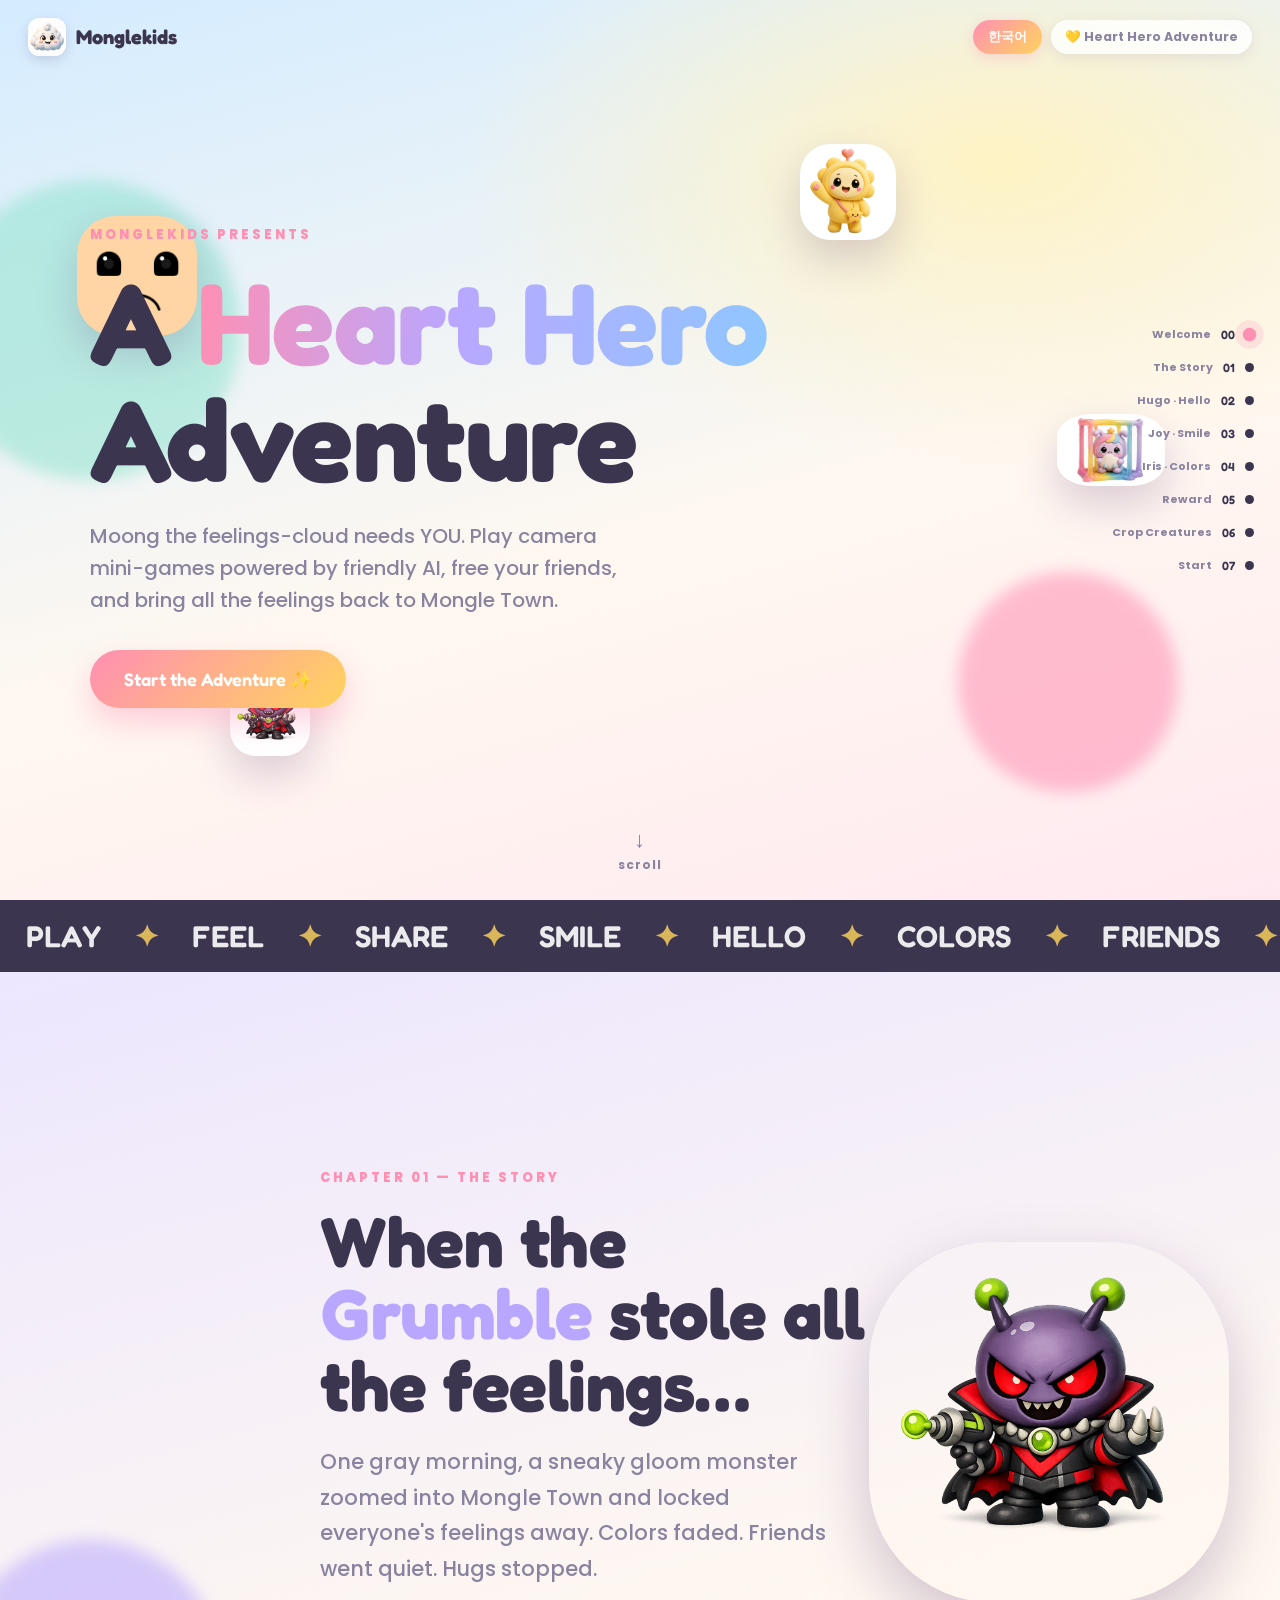
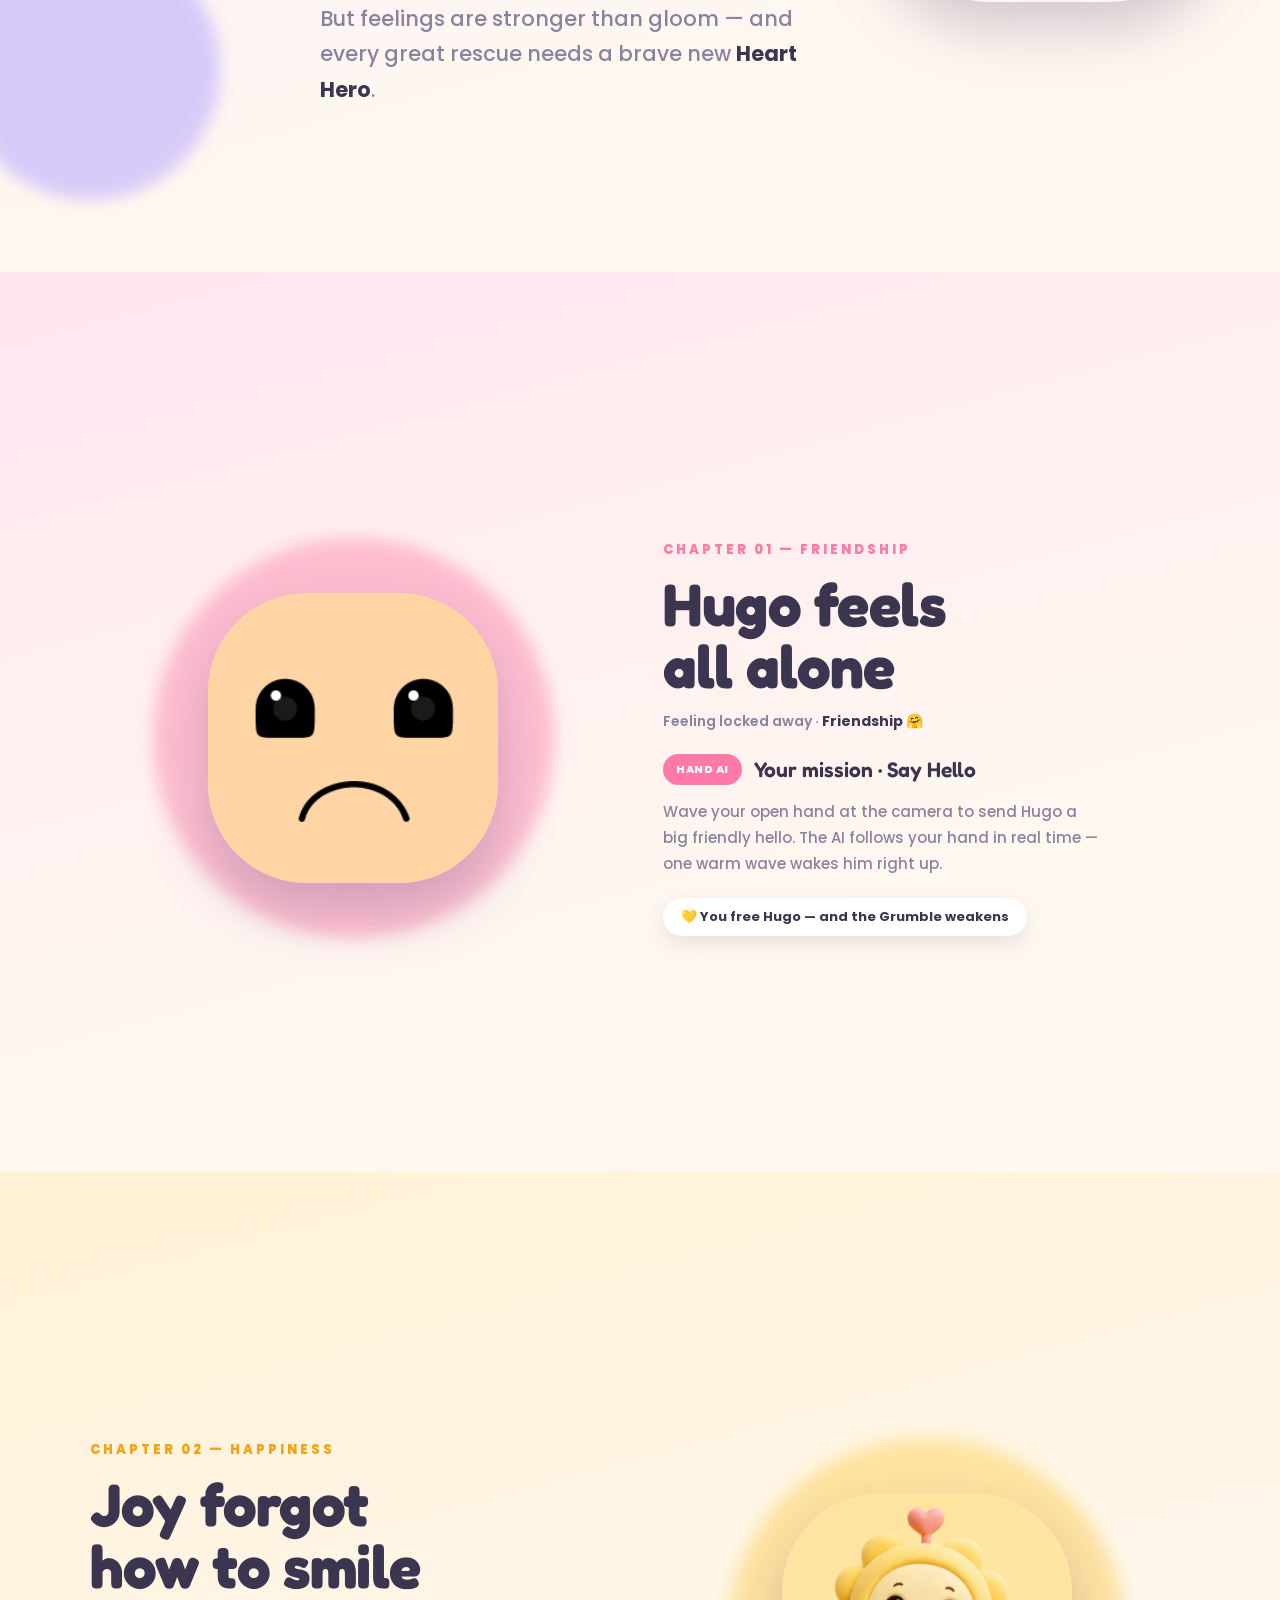
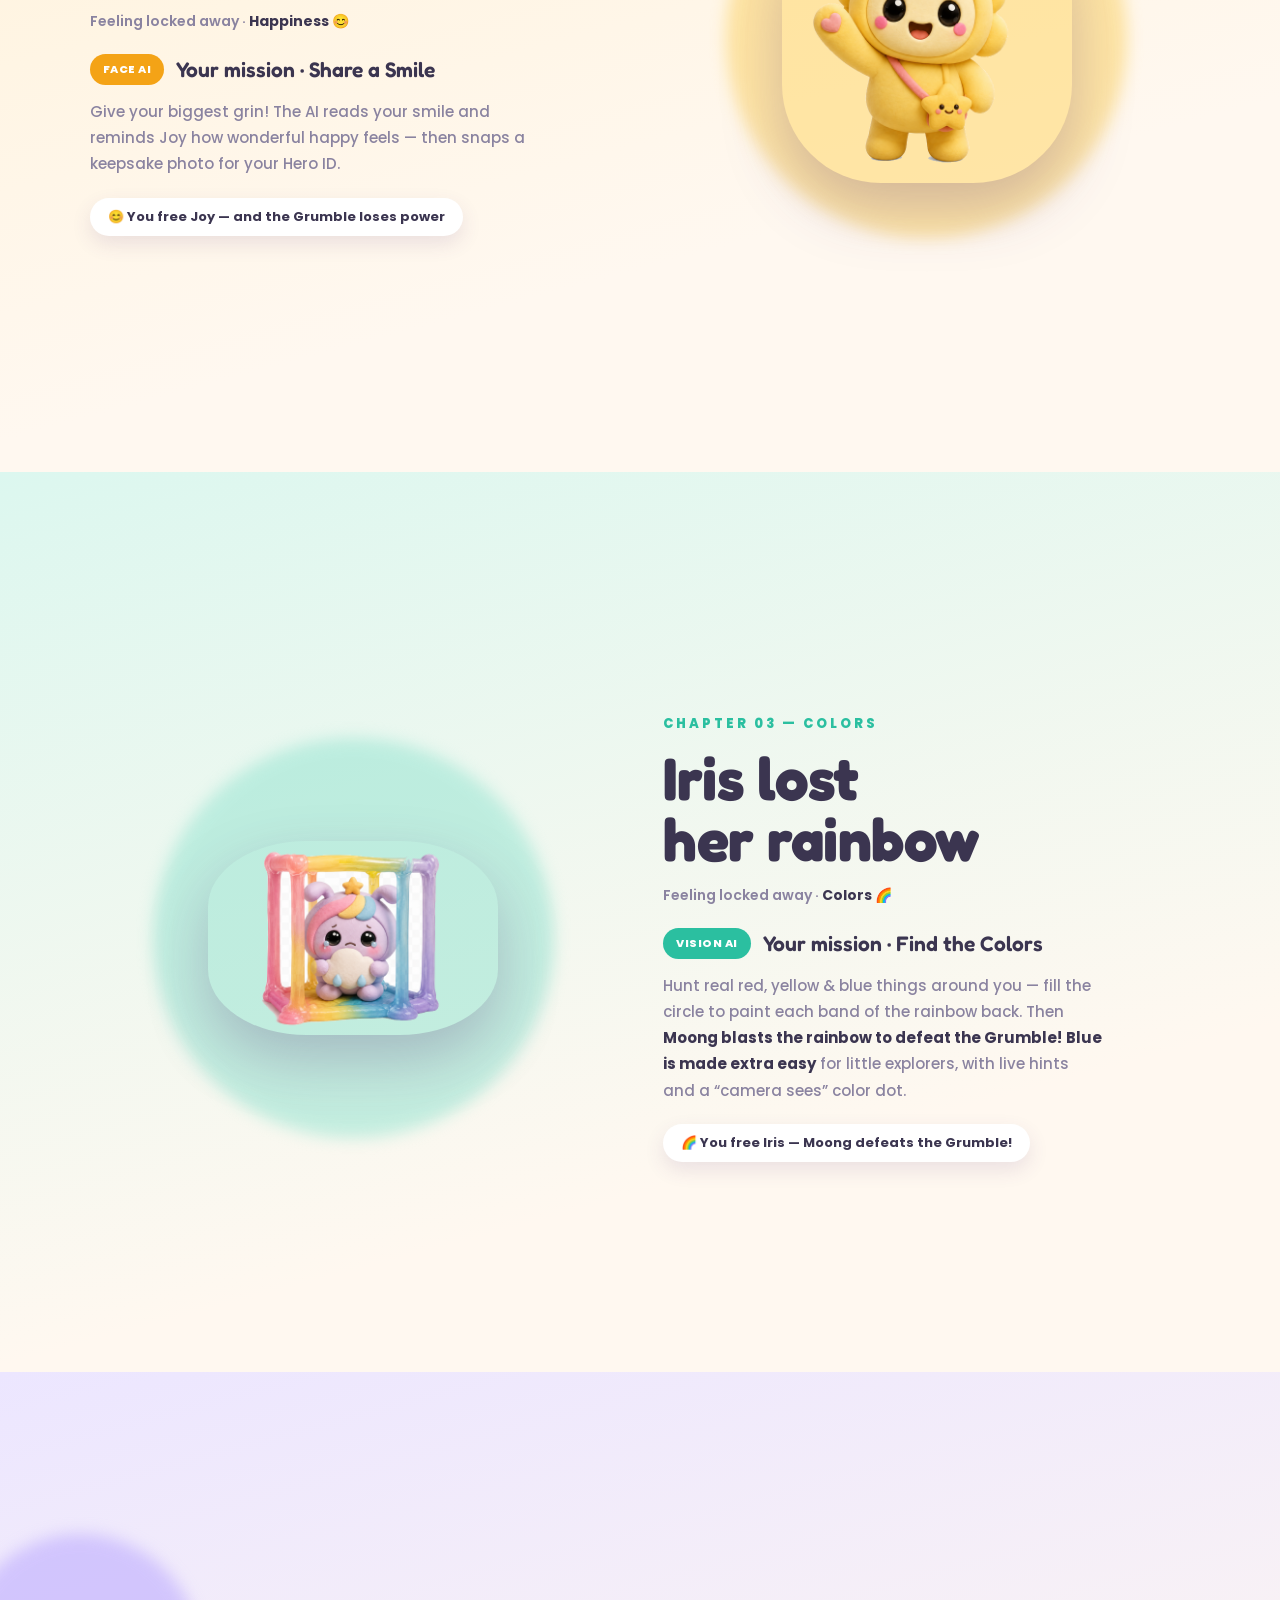
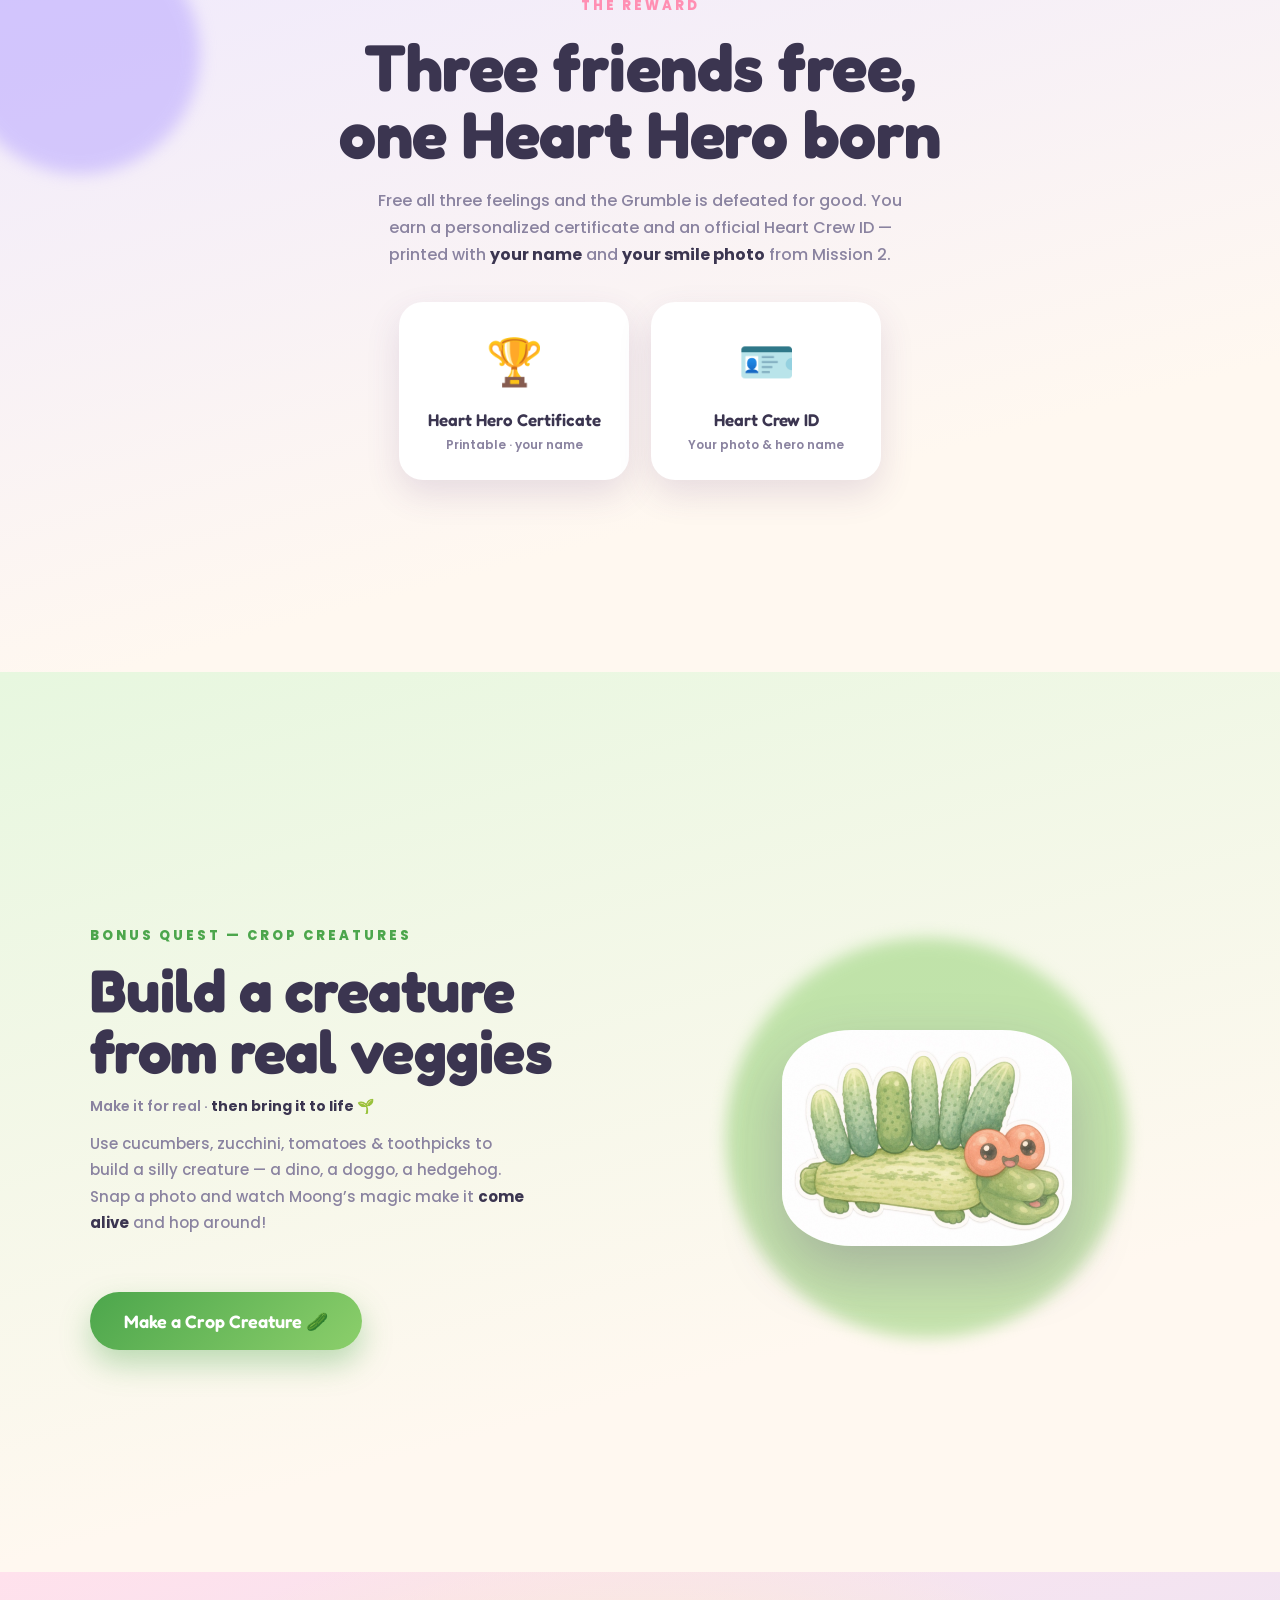
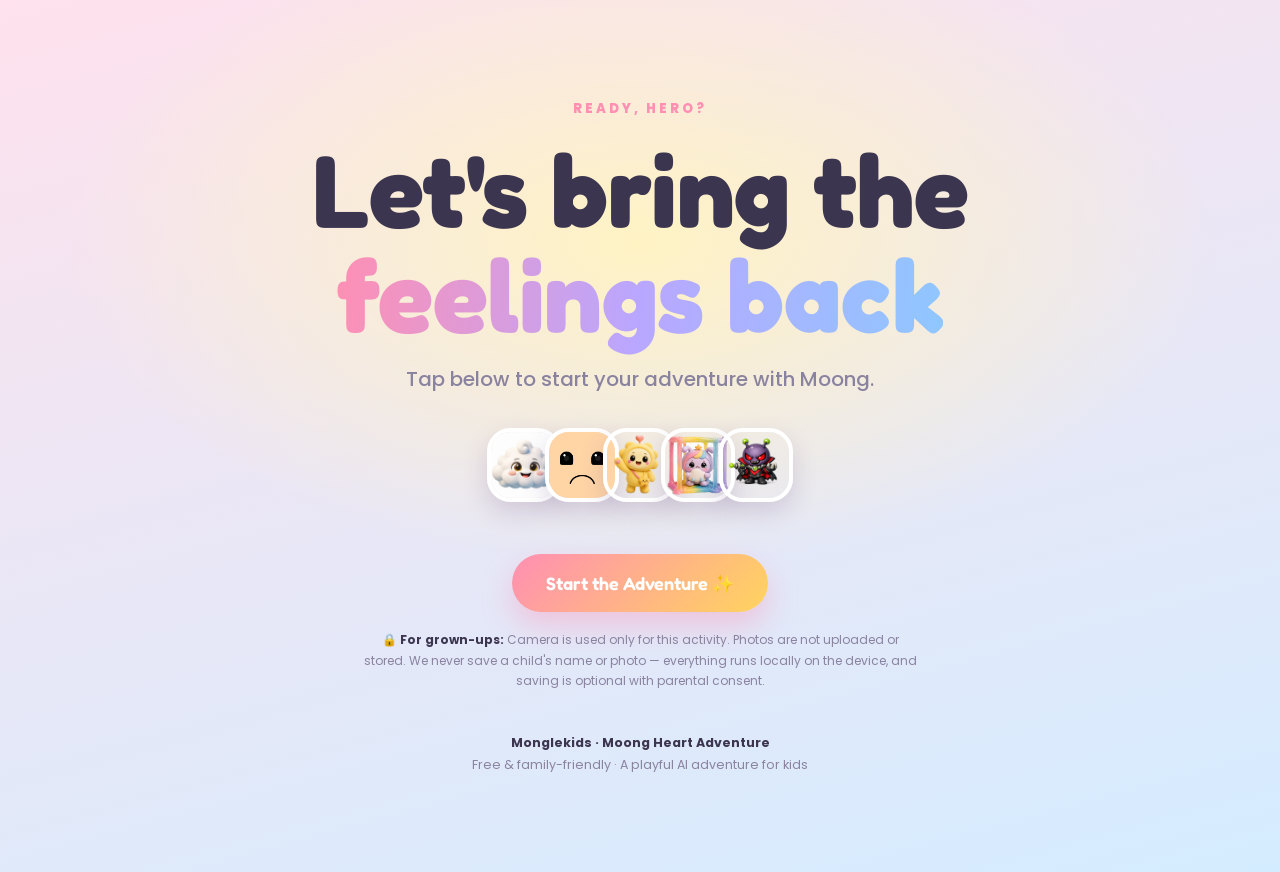
==== commit eb2366c2: "Rename Mungi->Moong; remove NFC-tap copy; add EN/KO language toggle on landing Co-Authored-By: Claud" ====
--- a/index.html
+++ b/index.html
@@ -29,6 +29,10 @@
   .nav .logo img{width:38px;height:38px;border-radius:30%;box-shadow:0 4px 12px rgba(90,58,120,.18);}
   .nav .meta{font-size:12.5px;font-weight:700;color:var(--soft);background:#ffffffcc;backdrop-filter:blur(8px);
     padding:8px 14px;border-radius:999px;box-shadow:0 4px 14px rgba(90,58,120,.1);}
+  .lang-btn{font-family:'Fredoka';font-weight:600;font-size:13px;color:#fff;background:linear-gradient(135deg,var(--pink),var(--sun));
+    border:none;border-radius:999px;padding:8px 15px;cursor:pointer;box-shadow:0 4px 14px rgba(255,143,179,.3);}
+  .lang-btn:active{transform:scale(.96);}
+  @media (max-width:560px){ .nav .meta{display:none;} }
 
   /* side chapter index */
   .index{position:fixed;right:26px;top:50%;transform:translateY(-50%);z-index:55;display:flex;flex-direction:column;gap:16px;}
@@ -180,7 +184,10 @@
 
 <nav class="nav">
   <a class="logo" href="#hero"><img src="assets/characters/mungi.png" alt="">Monglekids</a>
-  <span class="meta">💛 Heart Hero Adventure</span>
+  <div style="display:flex;gap:9px;align-items:center;">
+    <button id="langToggle" class="lang-btn">한국어</button>
+    <span class="meta">💛 Heart Hero Adventure</span>
+  </div>
 </nav>
 
 <div class="index" id="index">
@@ -207,7 +214,7 @@
   <div class="wrap">
     <div class="eyebrow reveal in">Monglekids presents</div>
     <h1 class="reveal in d1">A <span class="grad">Heart Hero</span><br>Adventure</h1>
-    <p class="sub reveal in d2">Mungi the feelings-cloud needs YOU. Play camera mini-games powered by friendly AI,
+    <p class="sub reveal in d2">Moong the feelings-cloud needs YOU. Play camera mini-games powered by friendly AI,
       free your friends, and bring all the feelings back to Mongle Town.</p>
     <a class="cta reveal in d3" href="monggle_event.html">Start the Adventure ✨</a>
   </div>
@@ -295,8 +302,8 @@
         <span class="ai-badge" style="background:var(--ac)">VISION AI</span>
         <span class="mission-name">Your mission · Find the Colors</span>
       </div>
-      <p class="how reveal d2">Hunt real red, yellow &amp; blue things around you — fill the circle to paint each band of the rainbow back. Then <b style="color:var(--ink)">Mungi blasts the rainbow to defeat the Grumble!</b> <b style="color:var(--ink)">Blue is made extra easy</b> for little explorers, with live hints and a “camera sees” color dot.</p>
-      <div class="restored reveal d3">🌈 You free Iris — Mungi defeats the Grumble!</div>
+      <p class="how reveal d2">Hunt real red, yellow &amp; blue things around you — fill the circle to paint each band of the rainbow back. Then <b style="color:var(--ink)">Moong blasts the rainbow to defeat the Grumble!</b> <b style="color:var(--ink)">Blue is made extra easy</b> for little explorers, with live hints and a “camera sees” color dot.</p>
+      <div class="restored reveal d3">🌈 You free Iris — Moong defeats the Grumble!</div>
     </div>
   </div>
 </section>
@@ -329,7 +336,7 @@
       <div class="ch-eyebrow reveal" style="color:var(--ac)">Bonus Quest — Crop Creatures</div>
       <h2 class="reveal d1">Build a creature<br>from real veggies</h2>
       <div class="lost reveal d1">Make it for real · <b>then bring it to life 🌱</b></div>
-      <p class="how reveal d2">Use cucumbers, zucchini, tomatoes &amp; toothpicks to build a silly creature — a dino, a doggo, a hedgehog. Snap a photo and watch Mungi’s magic make it <b style="color:var(--ink)">come alive</b> and hop around!</p>
+      <p class="how reveal d2">Use cucumbers, zucchini, tomatoes &amp; toothpicks to build a silly creature — a dino, a doggo, a hedgehog. Snap a photo and watch Moong’s magic make it <b style="color:var(--ink)">come alive</b> and hop around!</p>
       <div class="reveal d3" style="margin-top:22px;">
         <a class="cta" href="crop_creature.html" style="background:linear-gradient(135deg,#4ca64c,#8ccf6b);box-shadow:0 14px 30px rgba(76,166,76,.36);">Make a Crop Creature 🥒</a>
       </div>
@@ -342,7 +349,7 @@
   <div class="wrap">
     <div class="eyebrow reveal" style="text-align:center;">Ready, Hero?</div>
     <h2 class="reveal d1">Let's bring the<br><span class="grad">feelings back</span></h2>
-    <p class="sub reveal d2">Tap below to start your adventure with Mungi.</p>
+    <p class="sub reveal d2">Tap below to start your adventure with Moong.</p>
     <div class="go-cast reveal d2">
       <img src="assets/characters/mungi.png"><img src="assets/characters/hugo.png">
       <img src="assets/characters/joy.png"><img src="assets/characters/iris.png">
@@ -355,9 +362,8 @@
       🔒 <b style="color:var(--ink)">For grown-ups:</b> Camera is used only for this activity. Photos are not uploaded or stored.
       We never save a child's name or photo — everything runs locally on the device, and saving is optional with parental consent.</p>
     <footer class="reveal d3">
-      <b>Monglekids · Mungi Heart Adventure</b><br>
+      <b>Monglekids · Moong Heart Adventure</b><br>
       Free & family-friendly · A playful AI adventure for kids<br>
-      Tap a Mungi NFC tag to begin 💛
     </footer>
   </div>
 </section>
@@ -398,5 +404,88 @@
 window.dataLayer=window.dataLayer||[]; window.dataLayer.push({event:'landing_open',src:SRC});
 if(qs){ document.querySelectorAll('a[href="monggle_event.html"],a[href="crop_creature.html"]').forEach(a=>{ a.href=a.getAttribute('href')+qs; }); }
 </script>
+<script>
+(function(){
+  const KO={
+    'nav .meta':`💛 하트 히어로 어드벤처`,
+    '#hero .eyebrow':`몽글키즈 프레젠츠`,
+    '#hero h1':`<span class="grad">하트 히어로</span><br>어드벤처`,
+    '#hero .sub':`감정 구름 Moong에게 네가 필요해! 친근한 AI 카메라 미니게임을 즐기고, 친구들을 구하고, 몽글 마을에 모든 감정을 되찾아 줘.`,
+    '#hero .cta':`모험 시작하기 ✨`,
+    '#hero .scrollcue':`<span class="m">↓</span>스크롤`,
+    '#story .eyebrow':`챕터 01 — 이야기`,
+    '#story h2':`<span style="color:var(--violet)">그럼블</span>이 모든 감정을 훔쳤을 때…`,
+    '#story p.lead:first-of-type':`어느 흐린 아침, 음침한 괴물이 몽글 마을에 들이닥쳐 모두의 감정을 가둬버렸어요. 색이 사라지고, 친구들은 조용해지고, 포옹도 멈췄죠.`,
+    '#story p.lead:last-of-type':`하지만 감정은 우울함보다 강해요 — 모든 멋진 구출엔 용감한 새 <b style="color:var(--ink)">하트 히어로</b>가 필요하죠.`,
+    '#ch1 .ch-eyebrow':`챕터 01 — 우정`,
+    '#ch1 h2':`휴고가<br>외로워해요`,
+    '#ch1 .lost':`갇힌 감정 · <b>우정 🤗</b>`,
+    '#ch1 .mission-name':`미션 · 인사하기`,
+    '#ch1 .how':`카메라에 손을 펴서 흔들어 휴고에게 반갑게 인사해요. AI가 실시간으로 손을 따라가요 — 따뜻한 손 인사 한 번이면 휴고가 깨어나요.`,
+    '#ch1 .restored':`💛 휴고를 구하면 — 그럼블이 약해져요`,
+    '#ch2 .ch-eyebrow':`챕터 02 — 행복`,
+    '#ch2 h2':`조이가 웃는 법을<br>잊어버렸어요`,
+    '#ch2 .lost':`갇힌 감정 · <b>행복 😊</b>`,
+    '#ch2 .mission-name':`미션 · 미소 짓기`,
+    '#ch2 .how':`활짝 웃어 보세요! AI가 미소를 읽어 조이에게 행복이 얼마나 좋은지 알려주고, Hero ID에 담을 기념 사진을 찍어줘요.`,
+    '#ch2 .restored':`😊 조이를 구하면 — 그럼블의 힘이 빠져요`,
+    '#ch3 .ch-eyebrow':`챕터 03 — 색깔`,
+    '#ch3 h2':`아이리스가 무지개를<br>잃어버렸어요`,
+    '#ch3 .lost':`갇힌 감정 · <b>색깔 🌈</b>`,
+    '#ch3 .mission-name':`미션 · 색깔 찾기`,
+    '#ch3 .how':`주변에서 빨강·노랑·파랑 물건을 찾아 원을 채워 무지개 띠를 하나씩 칠해요. 그러면 <b style="color:var(--ink)">Moong이 무지개를 쏘아 그럼블을 물리쳐요!</b> <b style="color:var(--ink)">파랑은 아이들도 쉽게</b> 찾도록 실시간 힌트와 "카메라가 보는 색" 점을 보여줘요.`,
+    '#ch3 .restored':`🌈 아이리스를 구하면 — Moong이 그럼블을 물리쳐요!`,
+    '#reward .eyebrow':`보상`,
+    '#reward h2':`세 친구를 구하면,<br>너는 하트 히어로!`,
+    '#reward .wrap > p':`세 가지 감정을 모두 구하면 그럼블은 영영 물러나요. <b style="color:var(--ink)">너의 이름</b>과 Mission 2에서 찍은 <b style="color:var(--ink)">웃는 사진</b>이 담긴 맞춤 상장과 공식 Heart Crew ID를 받아요.`,
+    '#reward .rcard:nth-of-type(1) b':`하트 히어로 상장`,
+    '#reward .rcard:nth-of-type(1) span':`인쇄 가능 · 이름 포함`,
+    '#reward .rcard:nth-of-type(2) b':`하트 크루 ID`,
+    '#reward .rcard:nth-of-type(2) span':`사진 & 히어로 이름`,
+    '#bonus .ch-eyebrow':`보너스 퀘스트 — 농작물 크리쳐`,
+    '#bonus h2':`진짜 채소로<br>크리쳐 만들기`,
+    '#bonus .lost':`직접 만들고 · <b>살아나게 해요 🌱</b>`,
+    '#bonus .how':`오이·애호박·토마토·이쑤시개로 엉뚱한 크리쳐를 만들어요 — 공룡, 강아지, 고슴도치 등. 사진을 찍으면 Moong의 마법으로 크리쳐가 <b style="color:var(--ink)">살아 움직여요!</b>`,
+    '#bonus .cta':`농작물 크리쳐 만들기 🥒`,
+    '#go .eyebrow':`준비됐나요, 히어로?`,
+    '#go h2':`함께 감정을<br><span class="grad">되찾아요</span>`,
+    '#go .sub':`아래를 눌러 Moong과 함께 모험을 시작해요.`,
+    '#go .cta':`모험 시작하기 ✨`,
+    '#go p[style*="560px"]':`🔒 <b style="color:var(--ink)">보호자님께:</b> 카메라는 이 활동에만 사용됩니다. 사진은 업로드·저장되지 않아요. 아이의 이름이나 사진은 절대 저장하지 않으며 모든 처리는 기기 안에서만 이뤄집니다. 저장은 선택이며 보호자 동의가 필요해요.`,
+    '#go footer':`<b>Monglekids · Moong Heart Adventure</b><br>무료 · 가족 친화 · 아이들을 위한 즐거운 AI 모험<br>`,
+    '#index a[data-s="hero"] .lbl':`환영`,
+    '#index a[data-s="story"] .lbl':`이야기`,
+    '#index a[data-s="ch1"] .lbl':`휴고 · 인사`,
+    '#index a[data-s="ch2"] .lbl':`조이 · 미소`,
+    '#index a[data-s="ch3"] .lbl':`아이리스 · 색깔`,
+    '#index a[data-s="reward"] .lbl':`보상`,
+    '#index a[data-s="bonus"] .lbl':`농작물 크리쳐`,
+    '#index a[data-s="go"] .lbl':`시작`
+  };
+  const items=[];
+  for(const sel in KO){ const el=document.querySelector(sel); if(el){ items.push({el:el, ko:KO[sel], en:el.innerHTML}); } }
+  const btn=document.getElementById('langToggle');
+  function setExpLang(l){
+    document.querySelectorAll('a[href^="monggle_event.html"],a[href^="crop_creature.html"]').forEach(function(a){
+      var base=a.getAttribute('href').split('?')[0];
+      var p=new URLSearchParams(location.search); p.set('lang',l);
+      a.setAttribute('href', base+'?'+p.toString());
+    });
+  }
+  function apply(l){
+    items.forEach(function(x){ x.el.innerHTML=(l==='ko')?x.ko:x.en; });
+    document.documentElement.lang=l;
+    if(btn) btn.textContent=(l==='ko')?'EN':'한국어';
+    setExpLang(l);
+    try{ localStorage.setItem('mk_lang',l); }catch(e){}
+  }
+  var lang=new URLSearchParams(location.search).get('lang');
+  if(lang!=='ko'&&lang!=='en'){ try{ lang=localStorage.getItem('mk_lang'); }catch(e){} }
+  if(lang!=='ko'&&lang!=='en') lang='en';
+  apply(lang);
+  if(btn) btn.onclick=function(){ lang=(lang==='ko')?'en':'ko'; apply(lang); };
+})();
+</script>
+
 </body>
 </html>
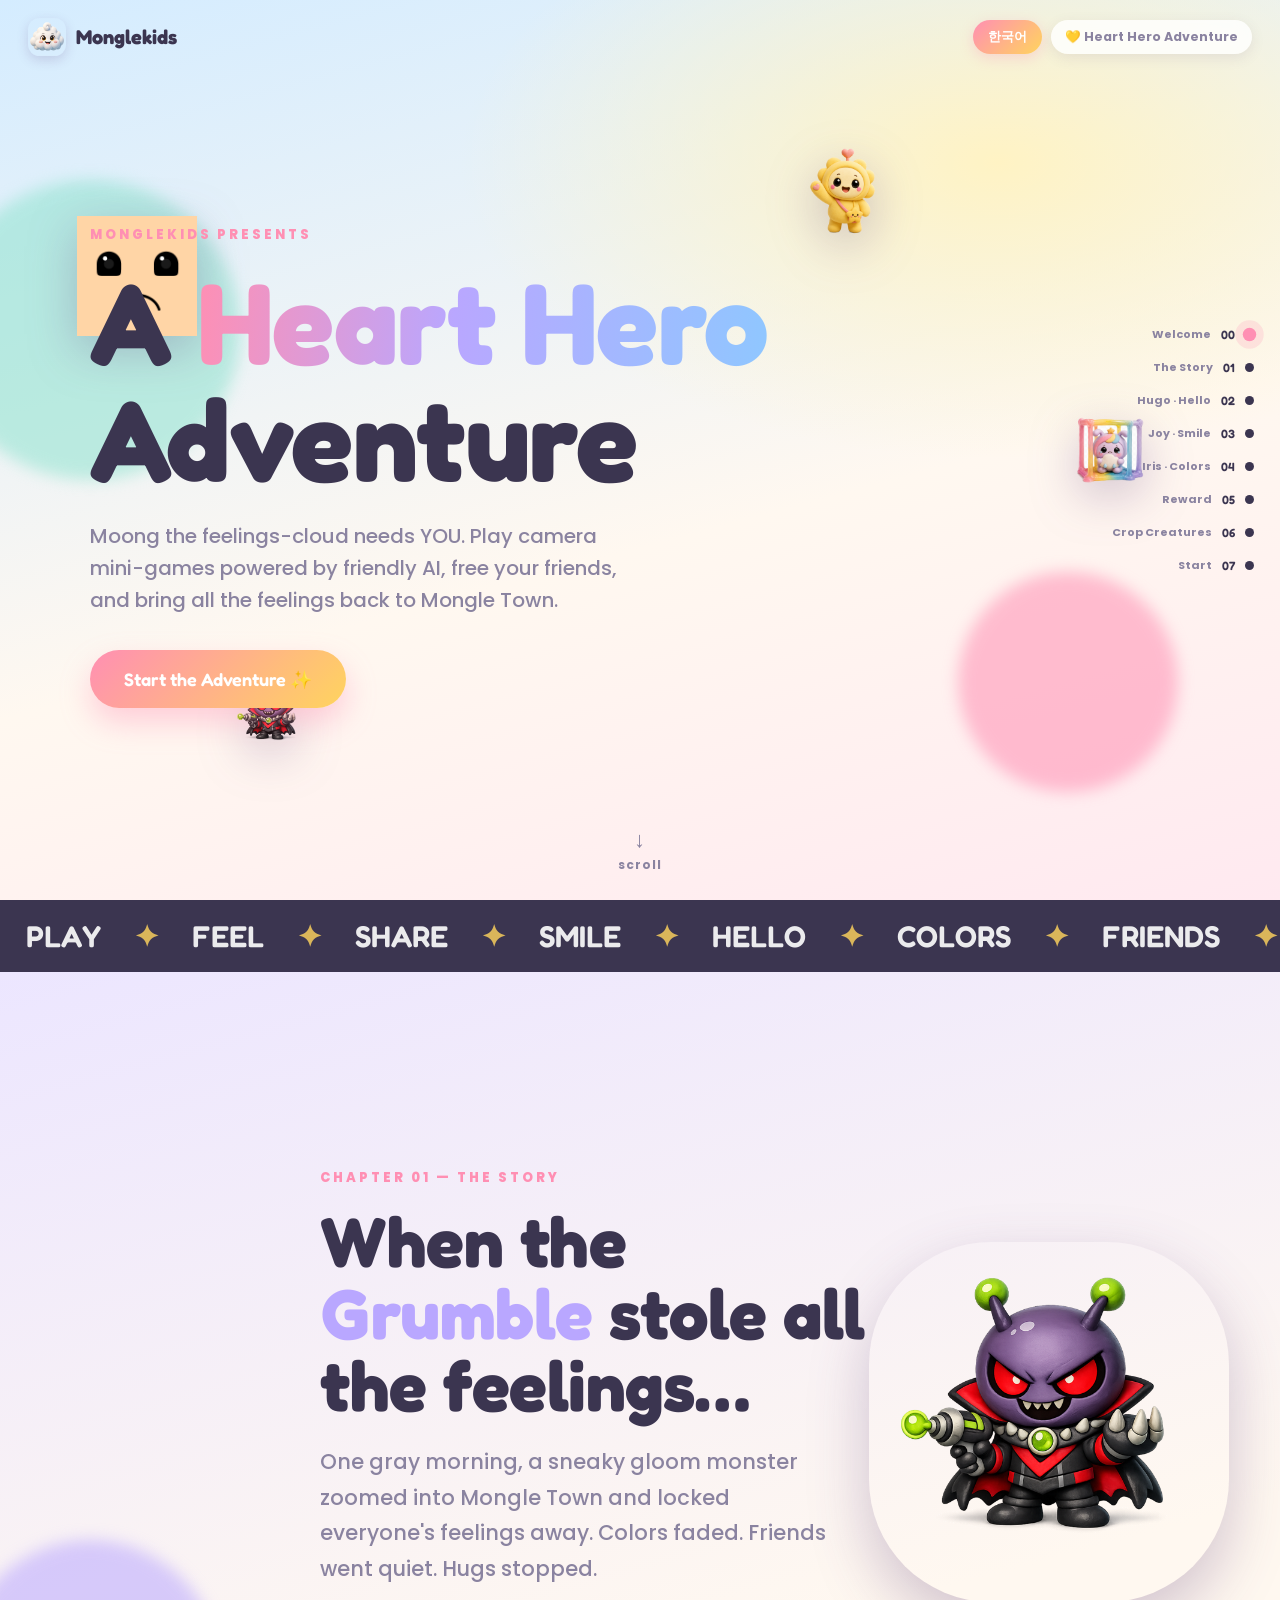
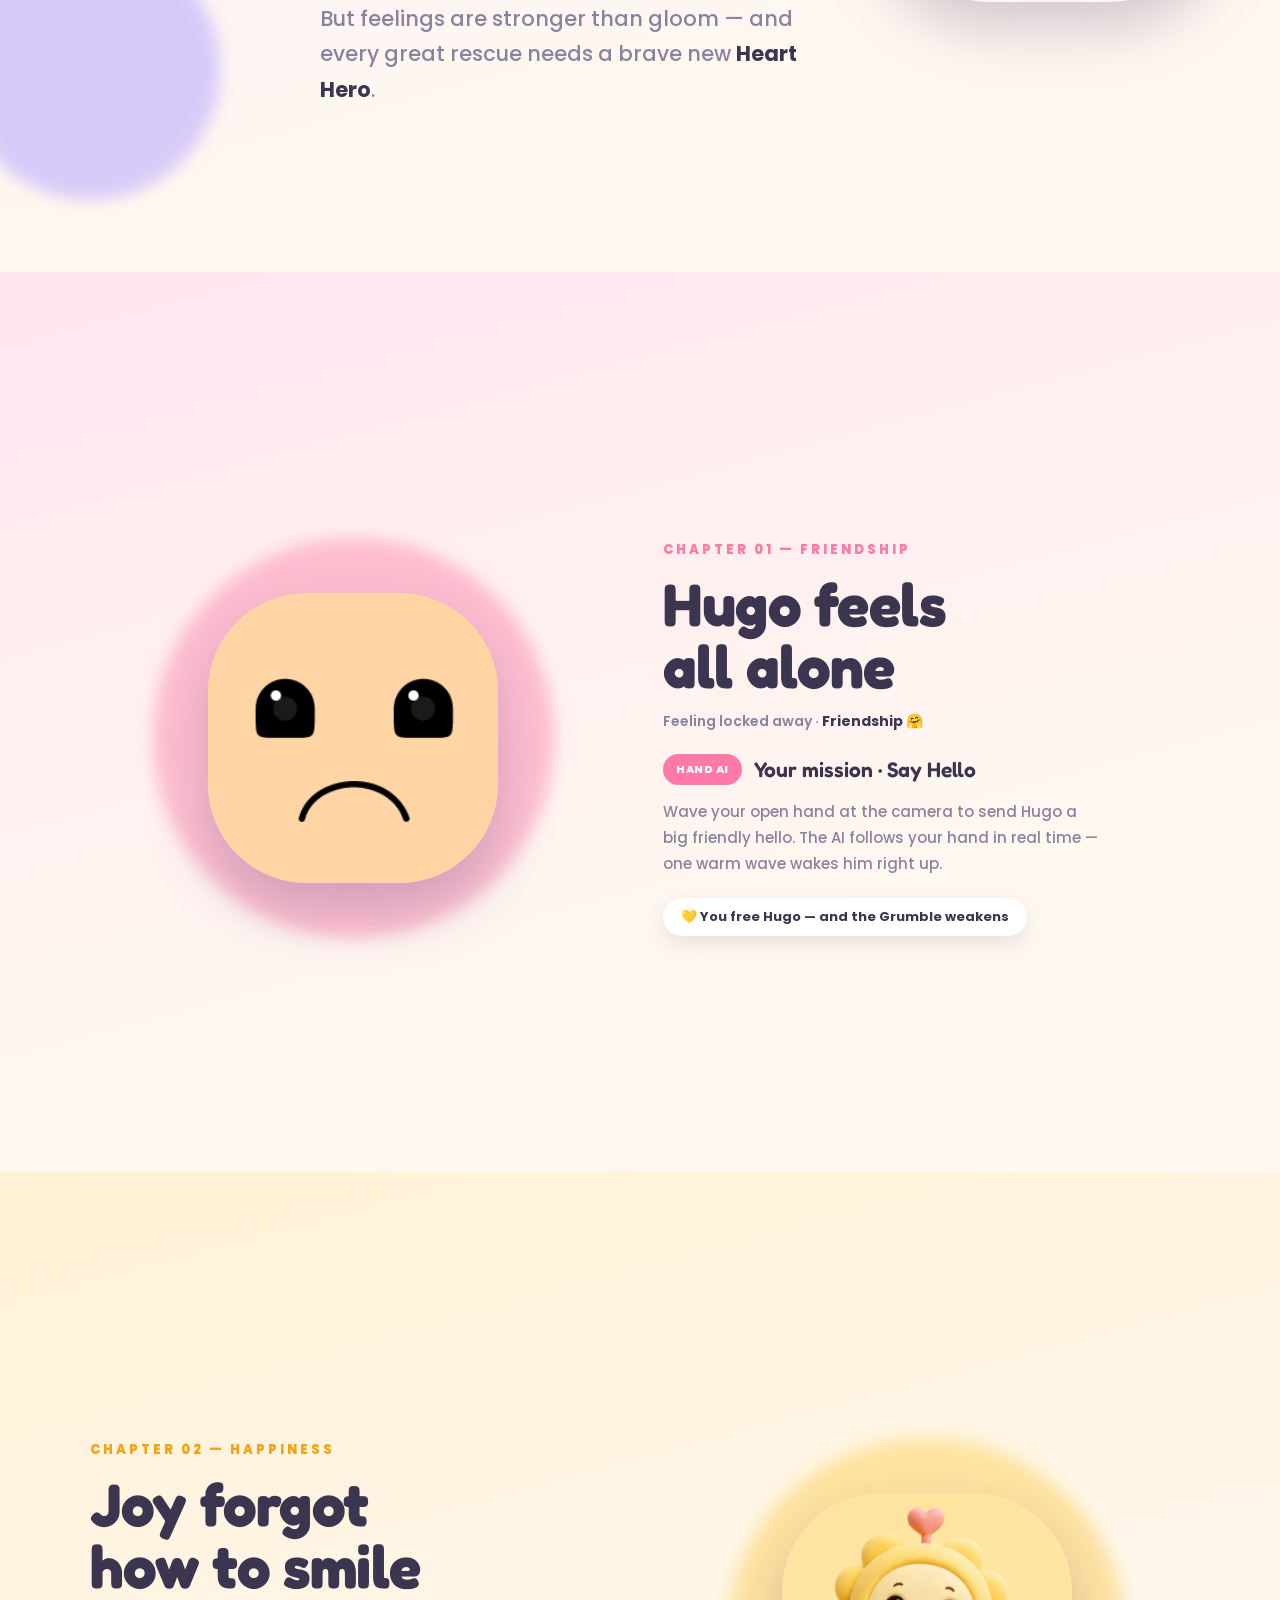
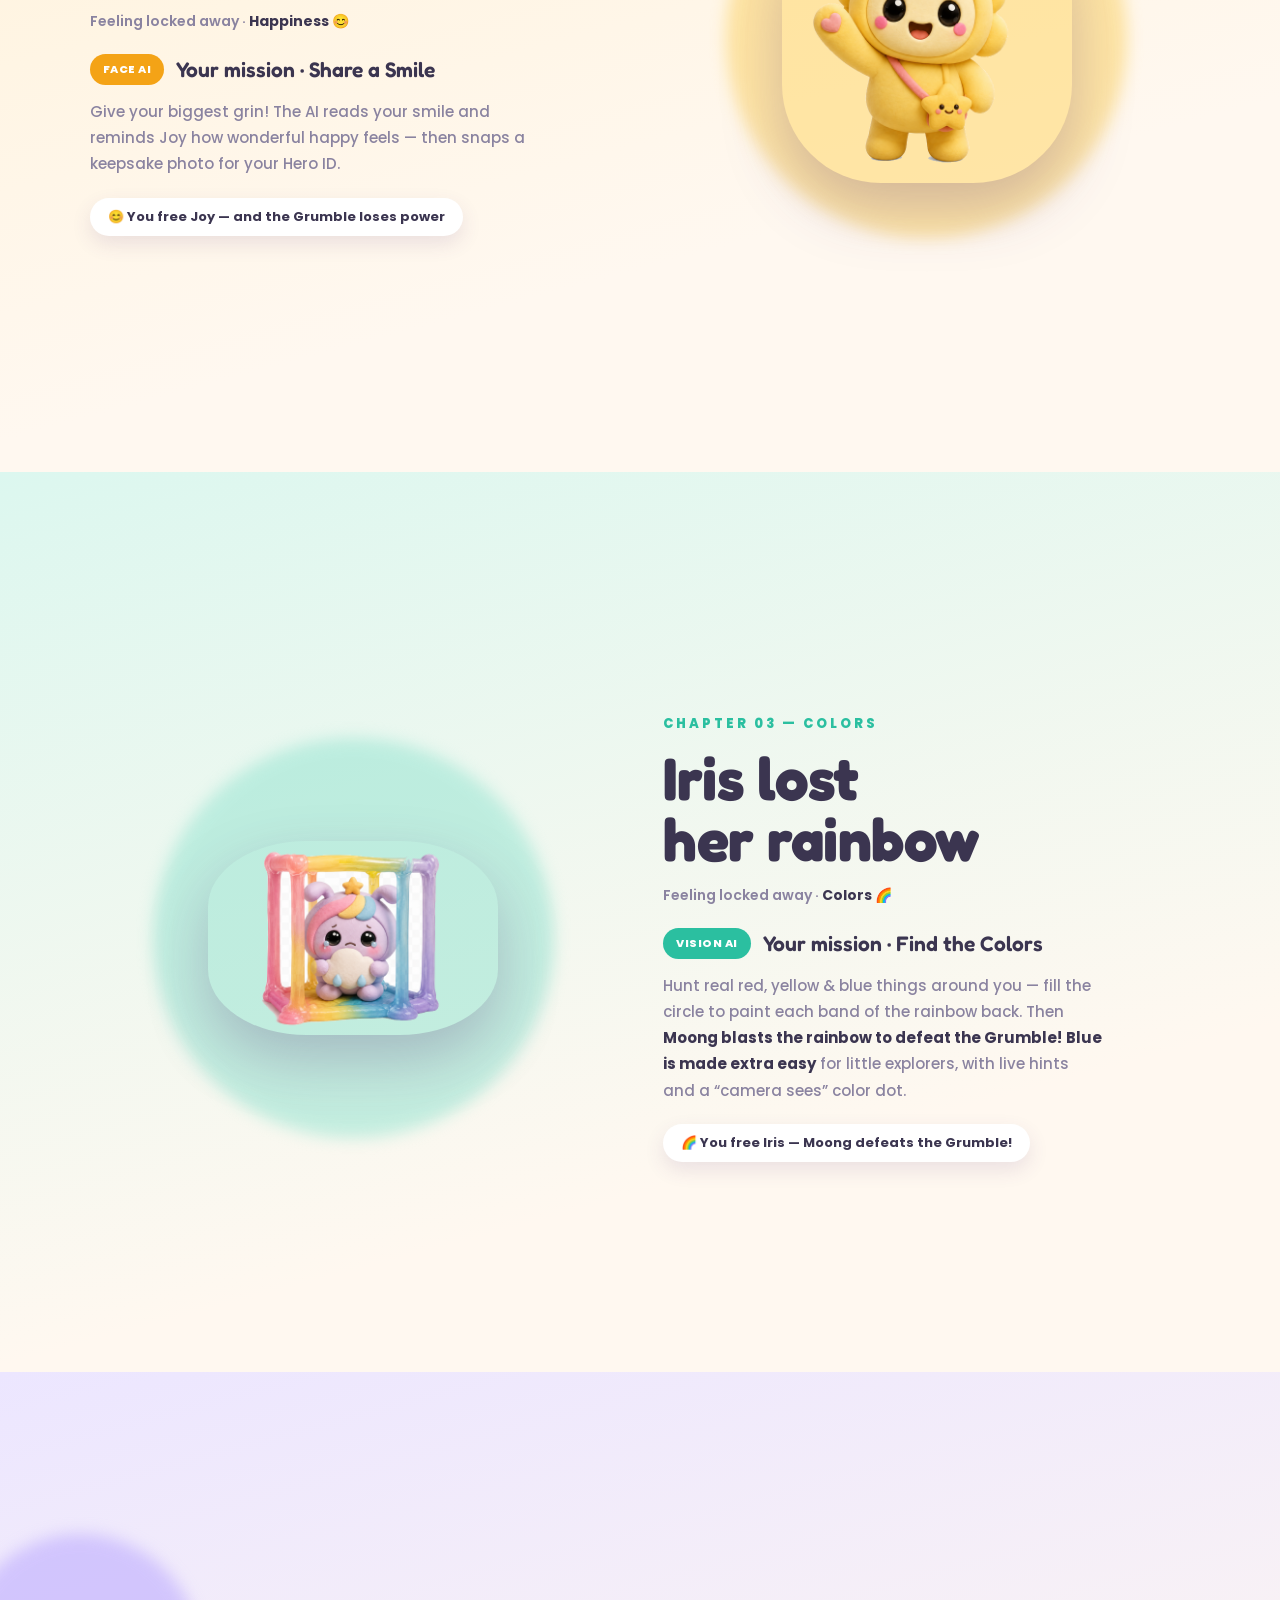
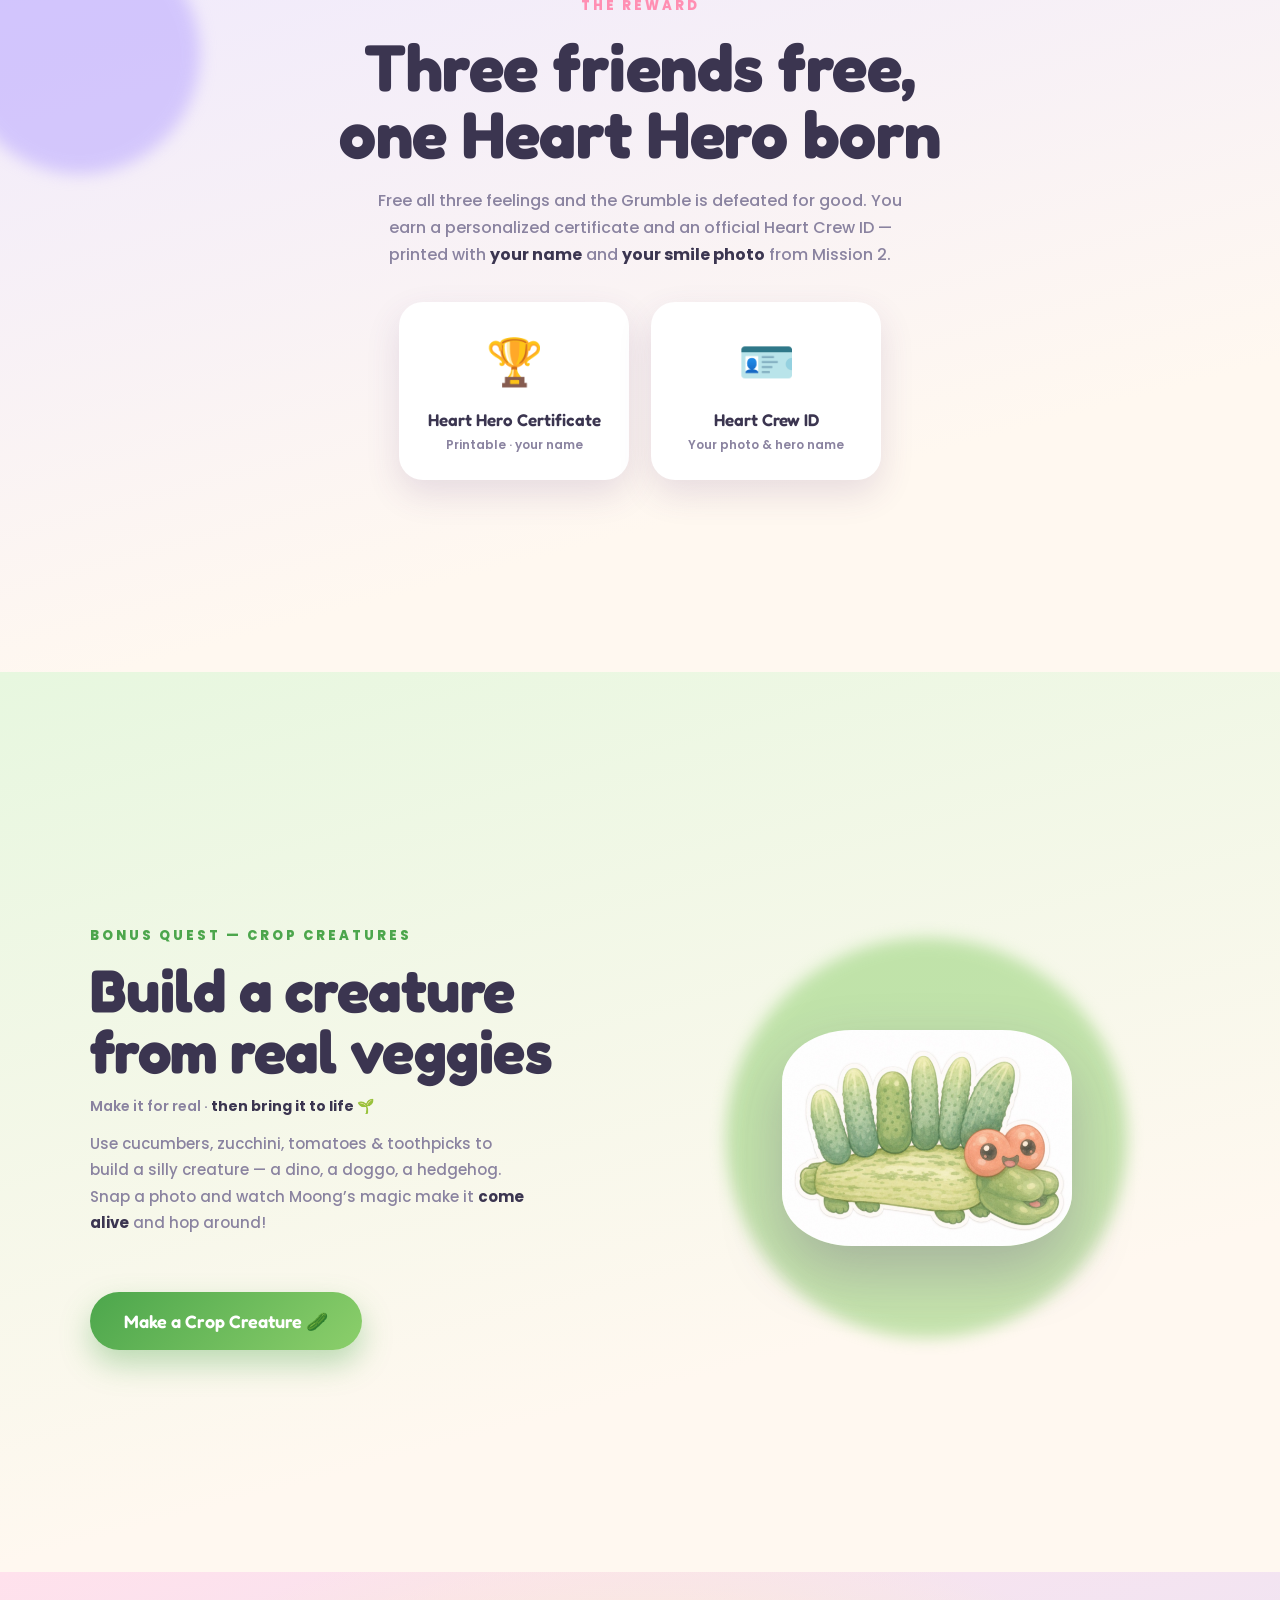
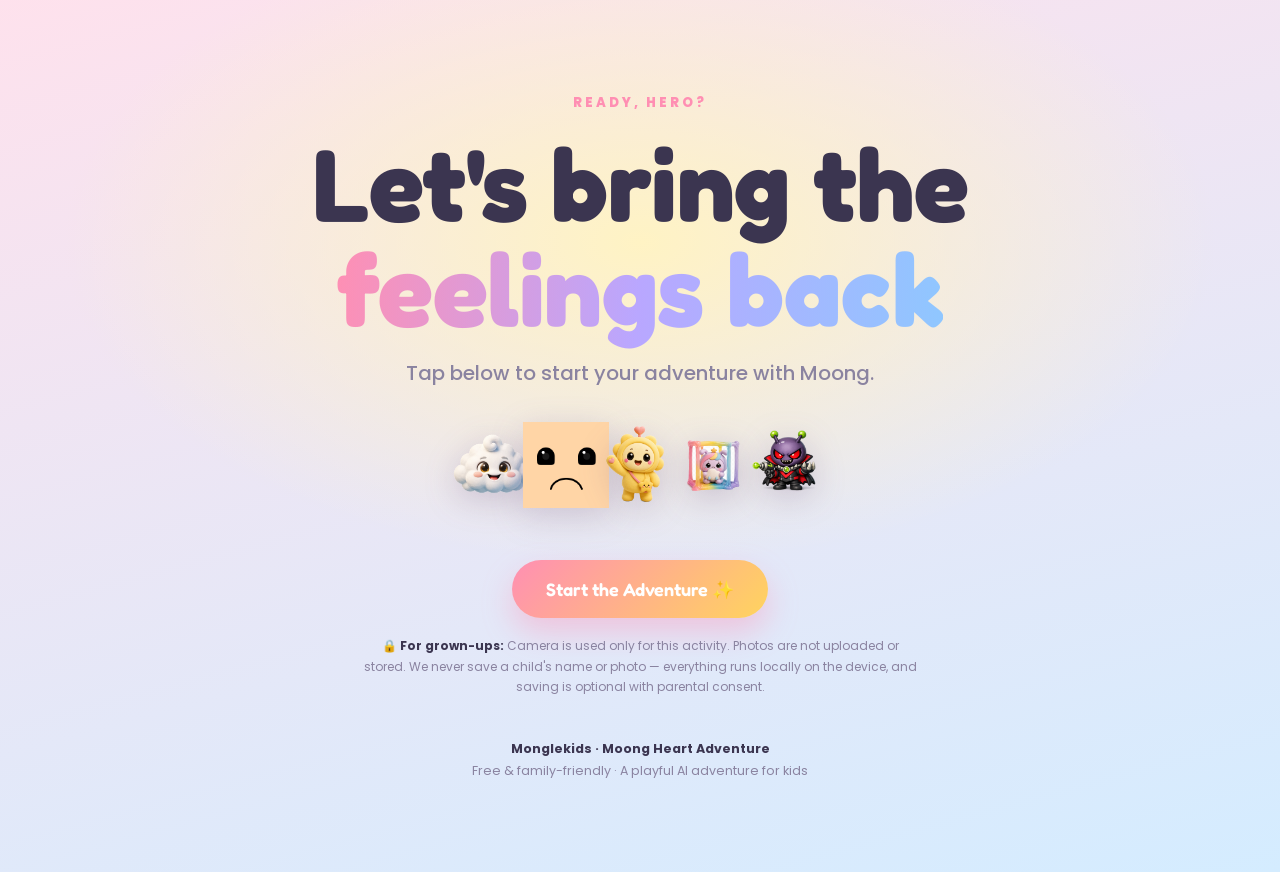
==== commit d95bf07d: "Cutout Mungi (transparent); floating cutout cast on landing; rescued-Iris art for freed state Co-Aut" ====
--- a/index.html
+++ b/index.html
@@ -70,7 +70,7 @@
   #hero h1 .grad{background:linear-gradient(95deg,var(--pink),var(--violet) 45%,var(--sky-d));-webkit-background-clip:text;background-clip:text;color:transparent;}
   #hero .sub{font-size:clamp(15px,1.8vw,20px);color:var(--soft);max-width:540px;margin-top:22px;line-height:1.6;font-weight:500;}
   .hero-cast{position:absolute;inset:0;z-index:1;pointer-events:none;}
-  .hero-cast img{position:absolute;border-radius:32%;box-shadow:0 18px 40px rgba(90,58,120,.22);background:#fff;}
+  .hero-cast img{position:absolute;filter:drop-shadow(0 14px 24px rgba(90,58,120,.28));}
   .cta{display:inline-flex;align-items:center;gap:10px;margin-top:34px;padding:18px 34px;border-radius:999px;
     font-family:'Fredoka';font-weight:600;font-size:18px;color:#fff;
     background:linear-gradient(135deg,var(--pink),var(--sun));box-shadow:0 14px 30px rgba(255,143,179,.4);
@@ -162,8 +162,8 @@
   #go h2 .grad{background:linear-gradient(95deg,var(--pink),var(--violet),var(--sky-d));-webkit-background-clip:text;background-clip:text;color:transparent;}
   #go .sub{color:var(--soft);font-size:clamp(15px,2vw,20px);margin-top:18px;font-weight:500;}
   .go-cast{display:flex;gap:-10px;justify-content:center;margin:34px 0 6px;}
-  .go-cast img{width:74px;height:74px;border-radius:32%;object-fit:cover;margin:0 -8px;border:4px solid #fff;
-    box-shadow:0 10px 24px rgba(90,58,120,.18);animation:bob 4s ease-in-out infinite;}
+  .go-cast img{width:86px;height:86px;object-fit:contain;margin:0 -6px;
+    filter:drop-shadow(0 8px 16px rgba(90,58,120,.22));animation:bob 4s ease-in-out infinite;}
   .go-cast img:nth-child(2){animation-delay:.3s}.go-cast img:nth-child(3){animation-delay:.6s}
   .go-cast img:nth-child(4){animation-delay:.9s}.go-cast img:nth-child(5){animation-delay:1.2s}
   footer{margin-top:40px;font-size:12.5px;color:var(--soft);line-height:1.8;}
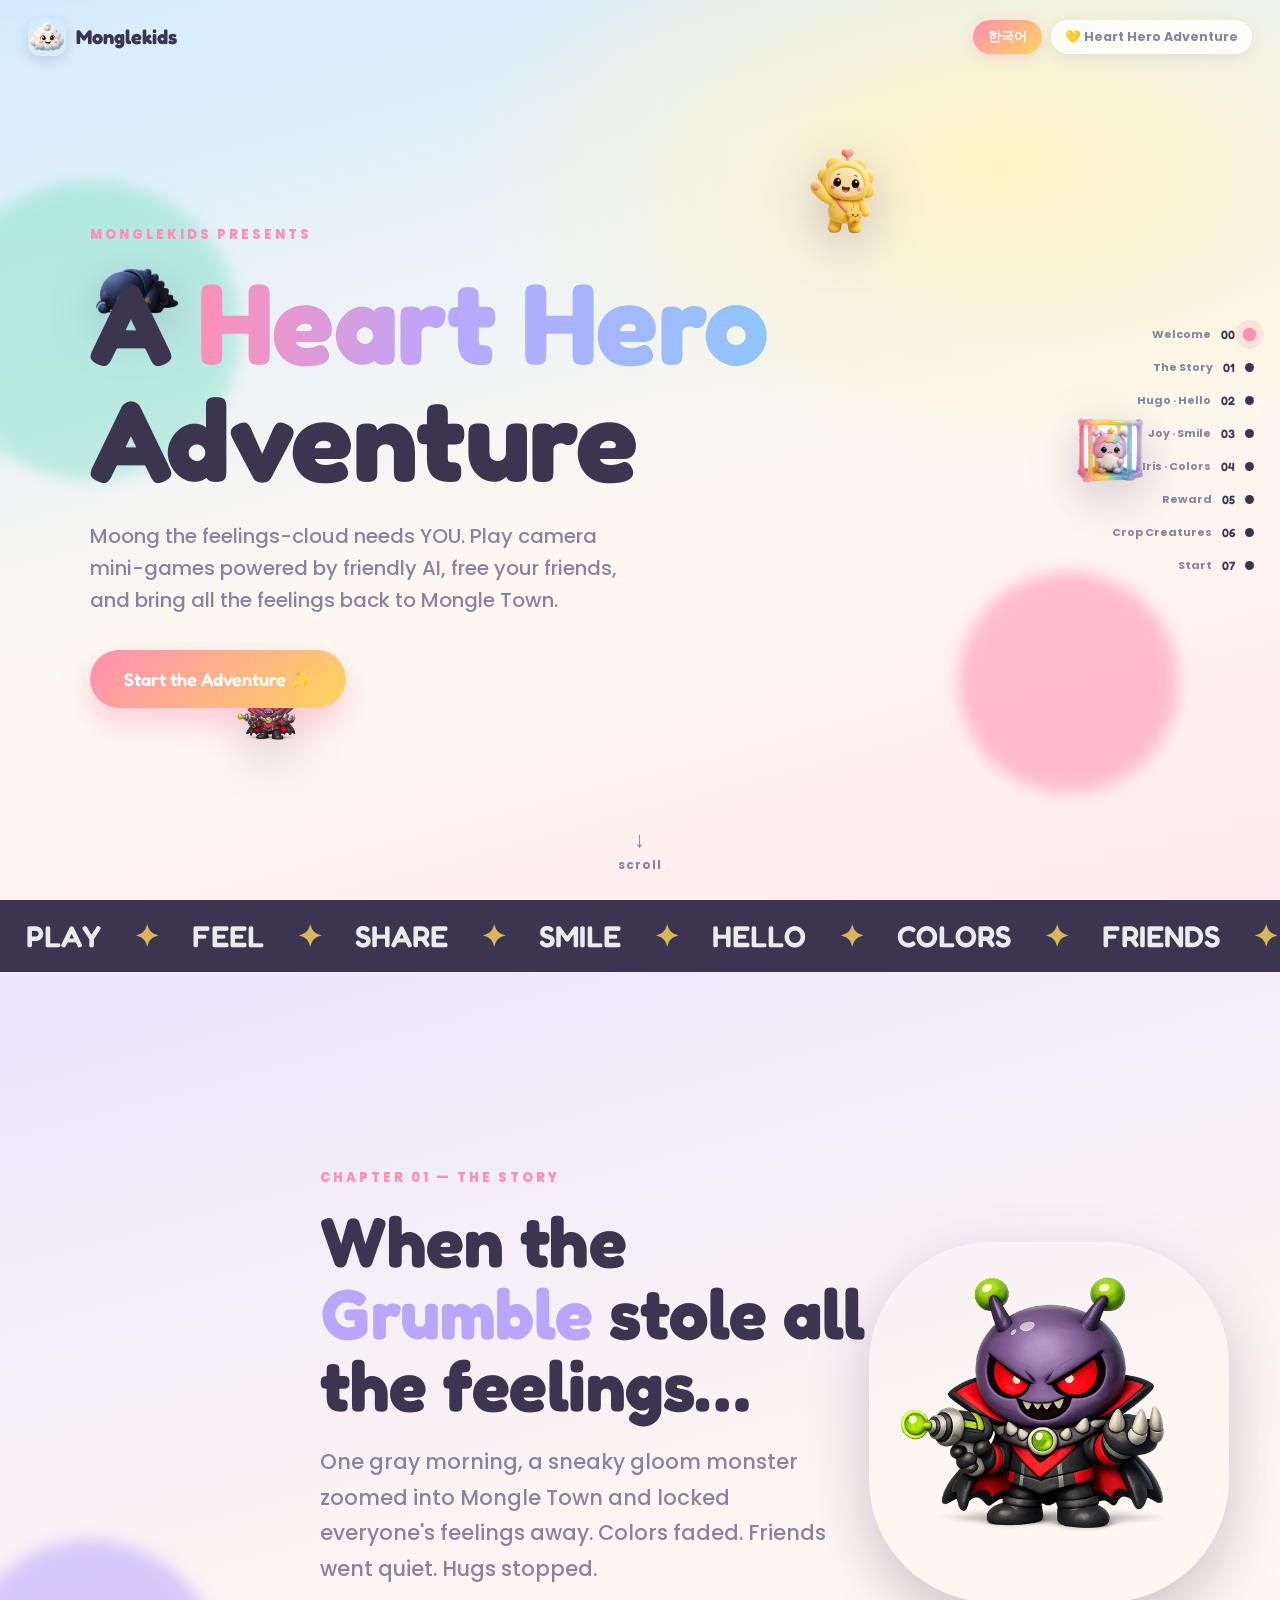
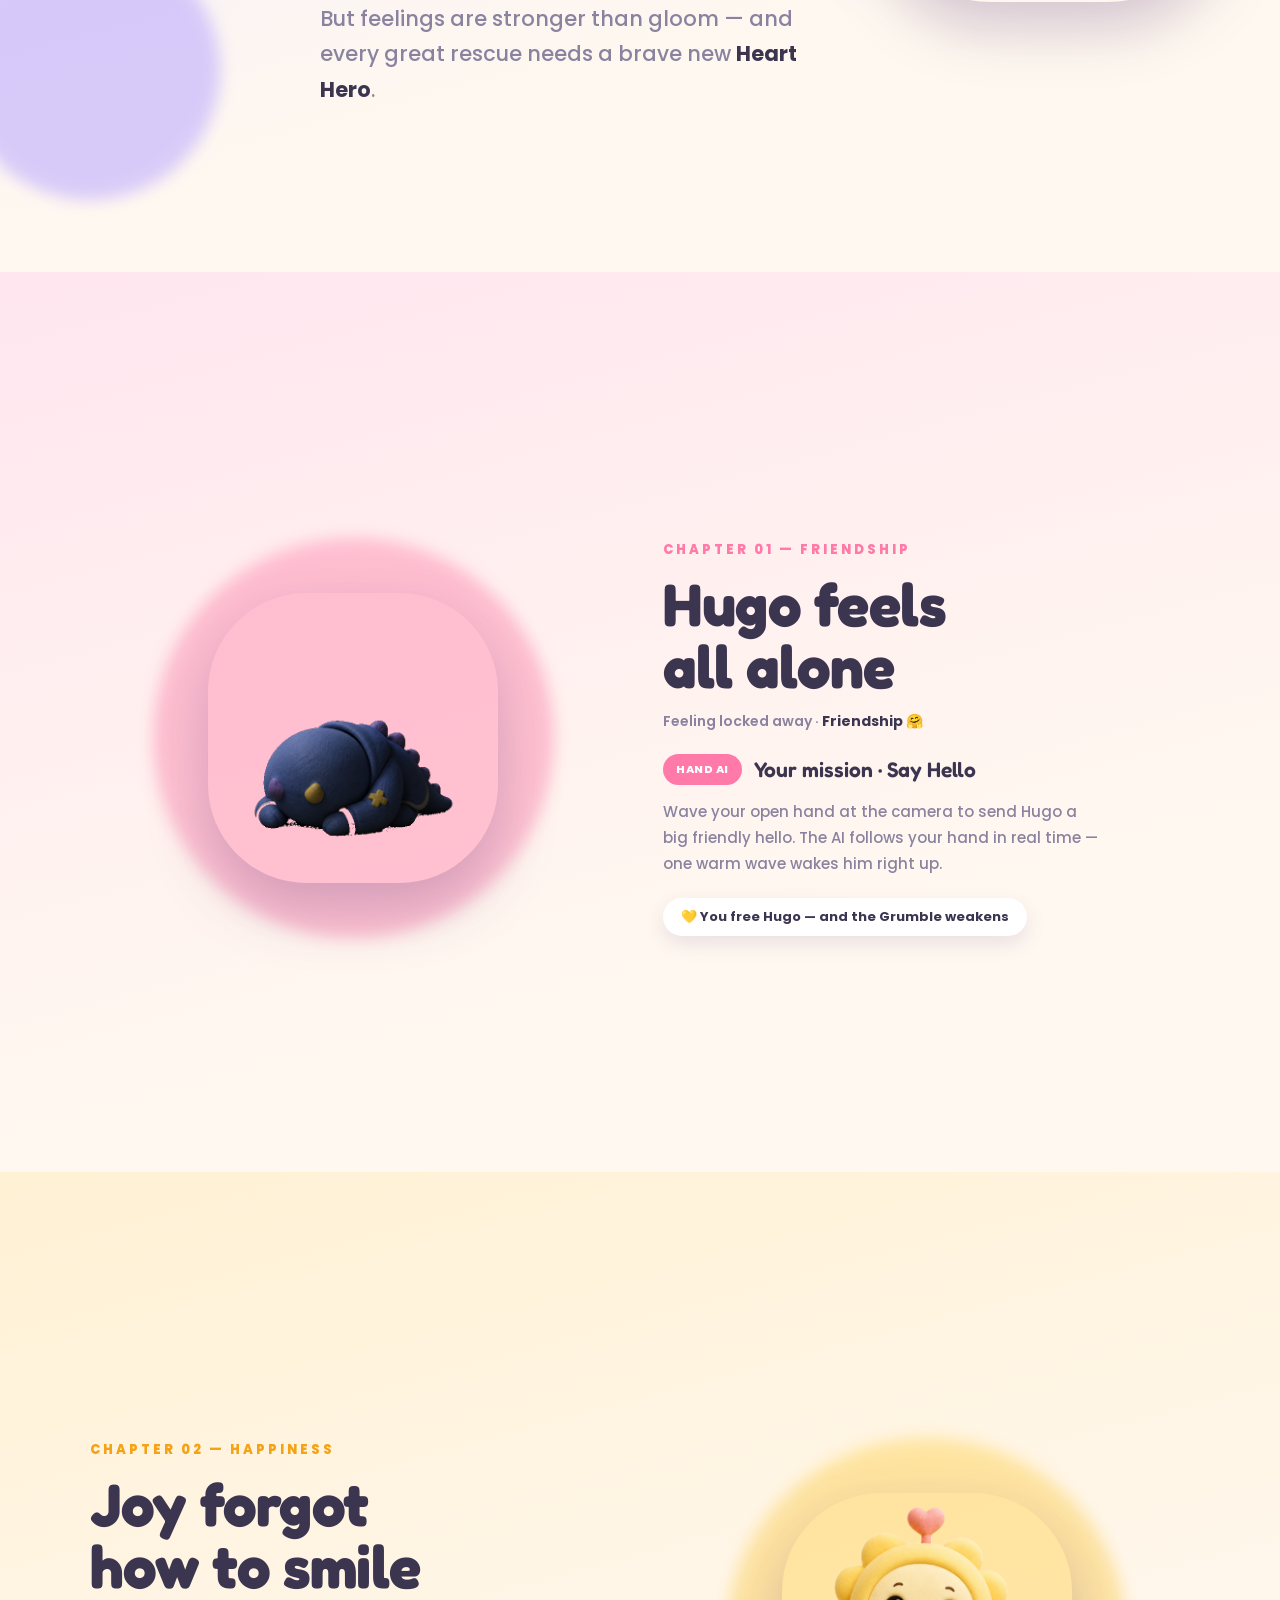
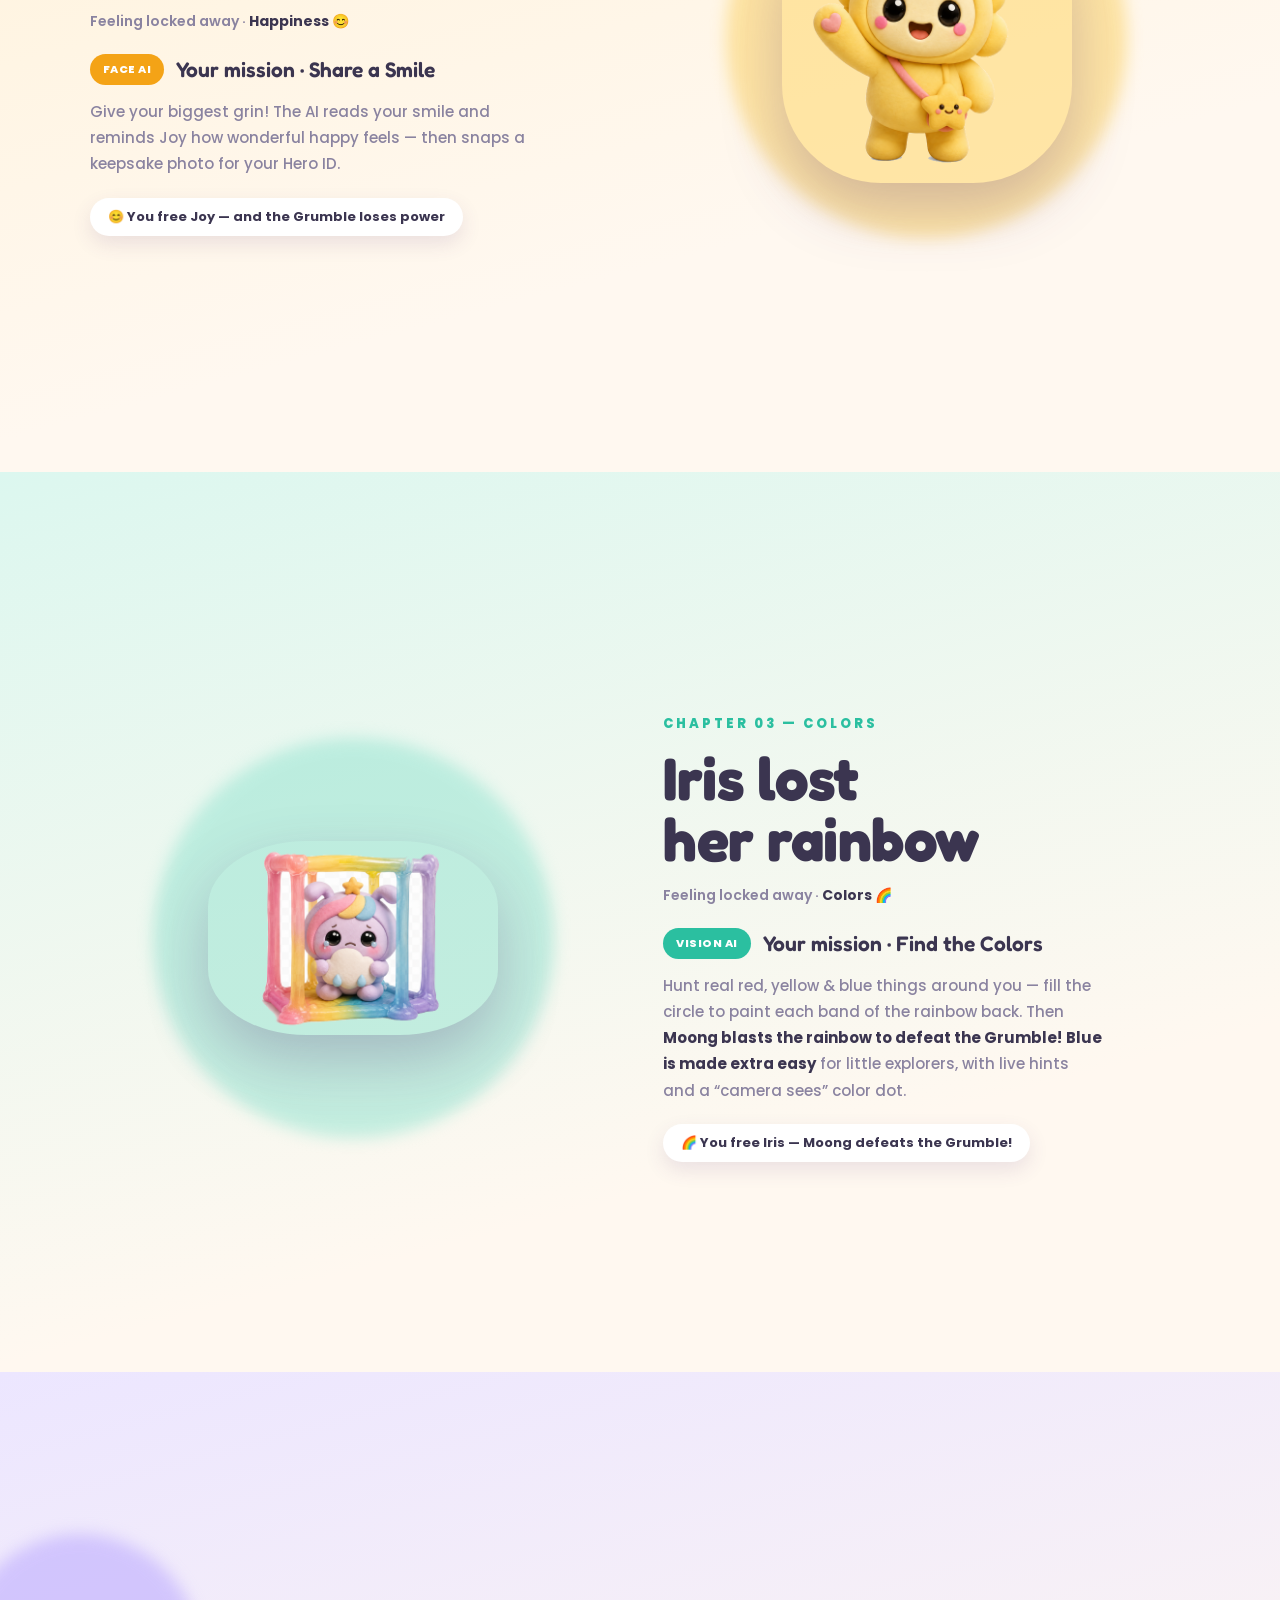
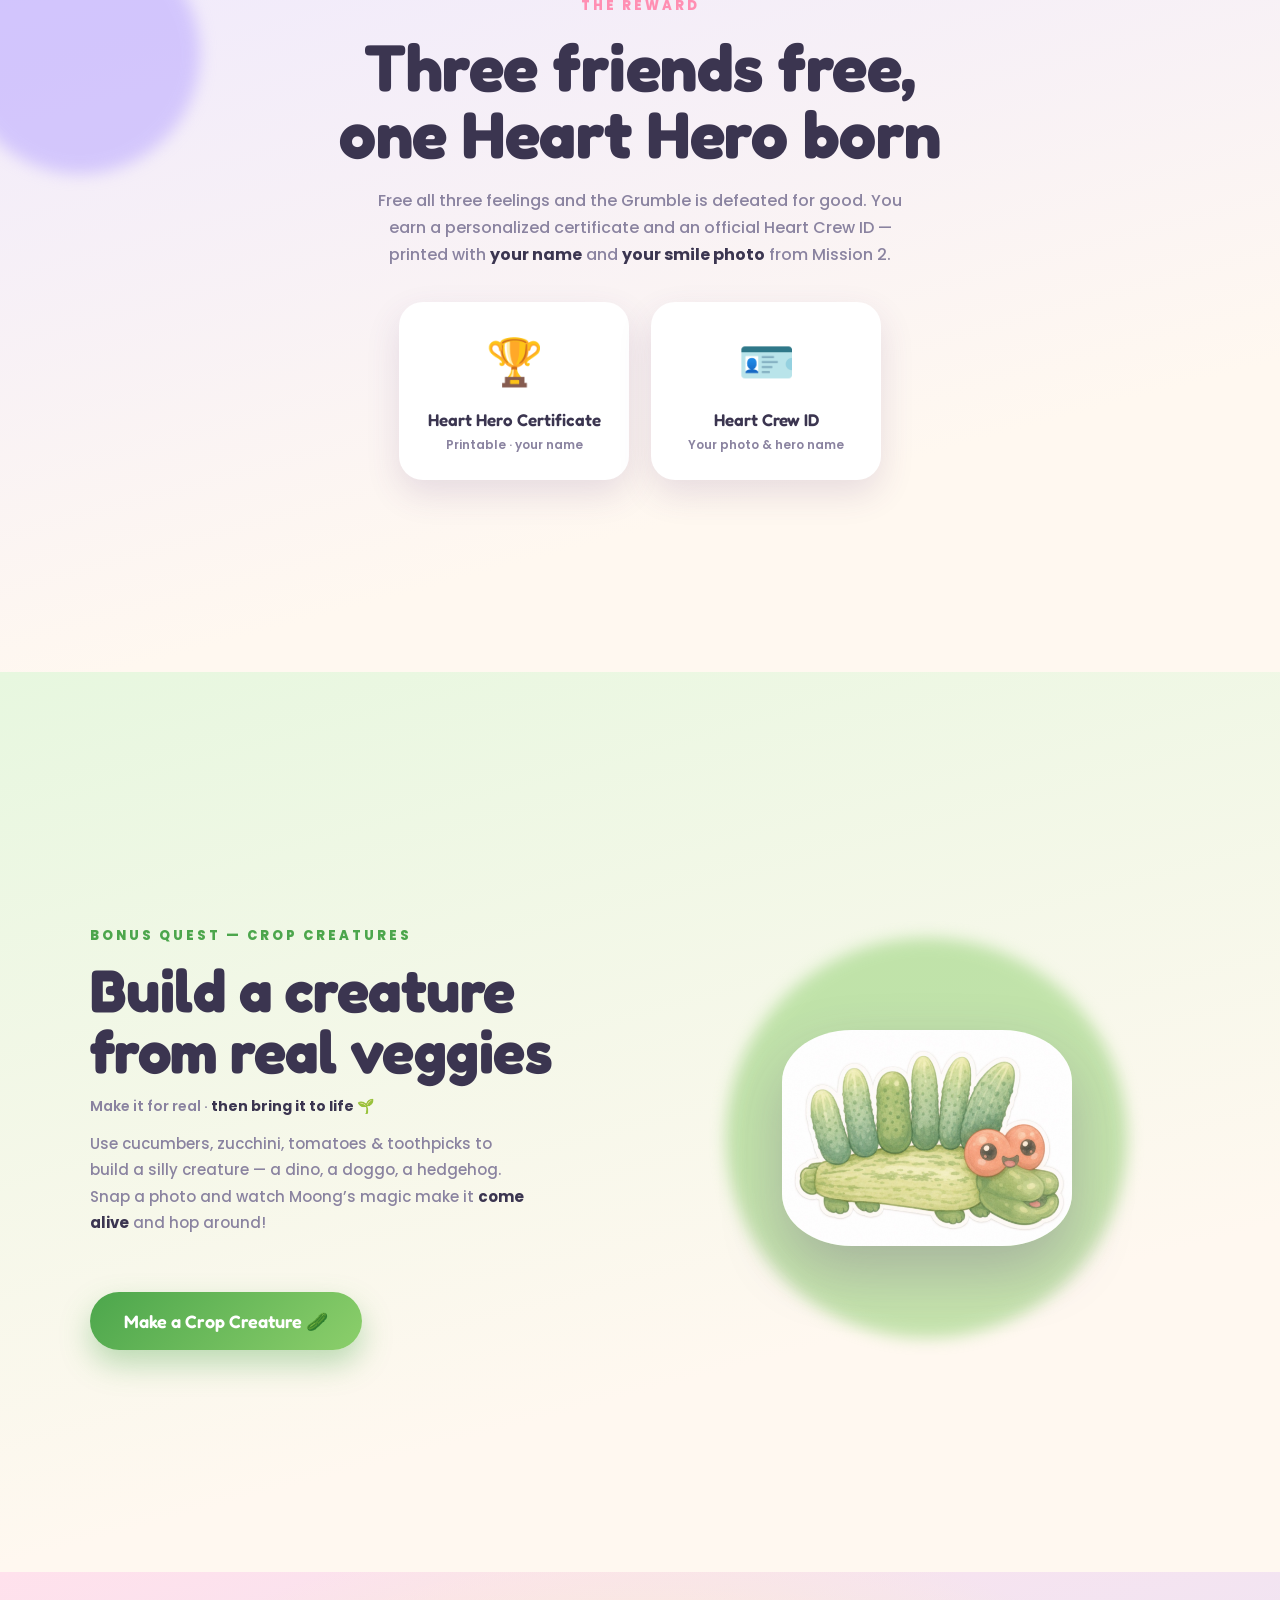
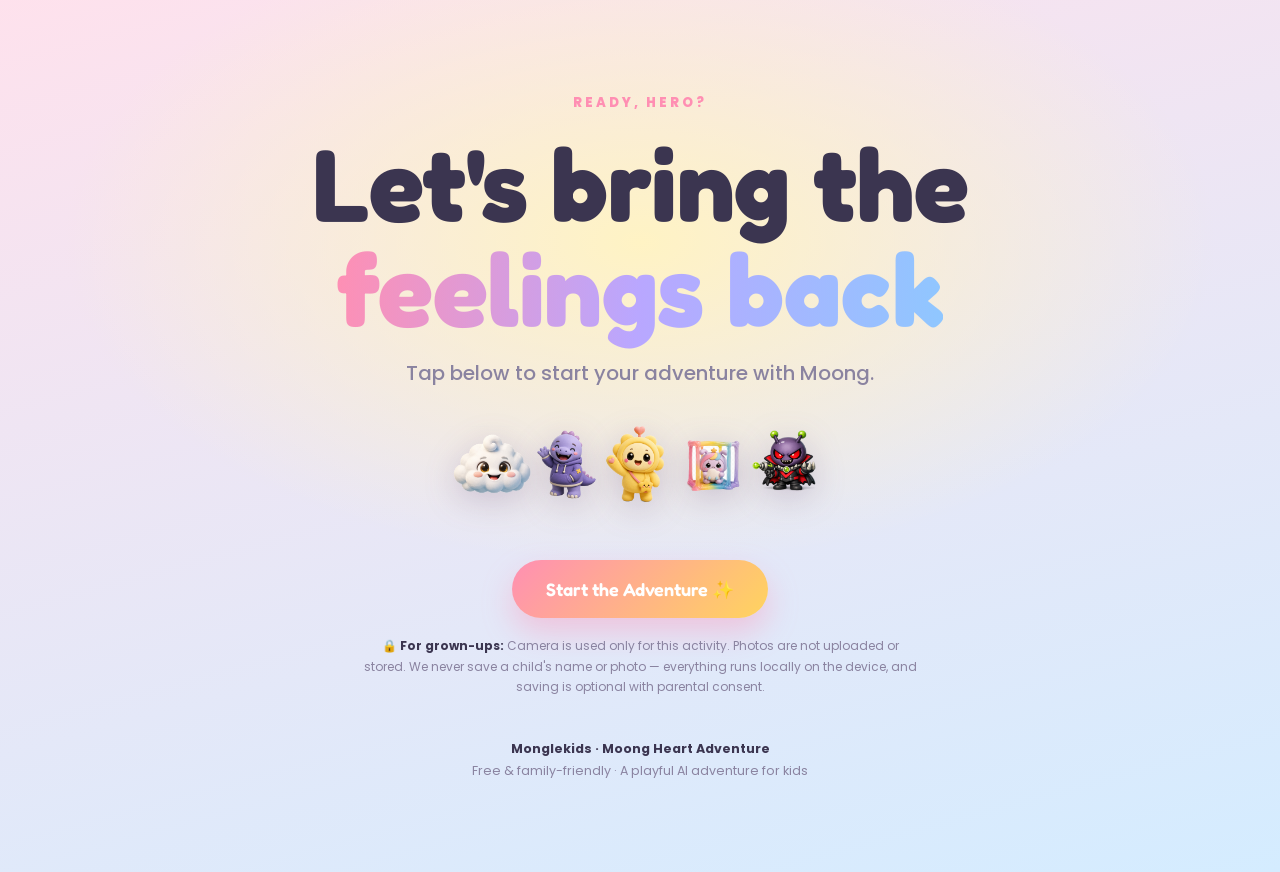
==== commit 52ccd8b7: "Add Hugo character art (trapped) + rescued Hugo on mission clear Co-Authored-By: Claude Opus 4.8 (1M" ====
--- a/index.html
+++ b/index.html
@@ -351,7 +351,7 @@
     <h2 class="reveal d1">Let's bring the<br><span class="grad">feelings back</span></h2>
     <p class="sub reveal d2">Tap below to start your adventure with Moong.</p>
     <div class="go-cast reveal d2">
-      <img src="assets/characters/mungi.png"><img src="assets/characters/hugo.png">
+      <img src="assets/characters/mungi.png"><img src="assets/characters/hugo_free.png">
       <img src="assets/characters/joy.png"><img src="assets/characters/iris.png">
       <img src="assets/characters/grumble_happy.png">
     </div>
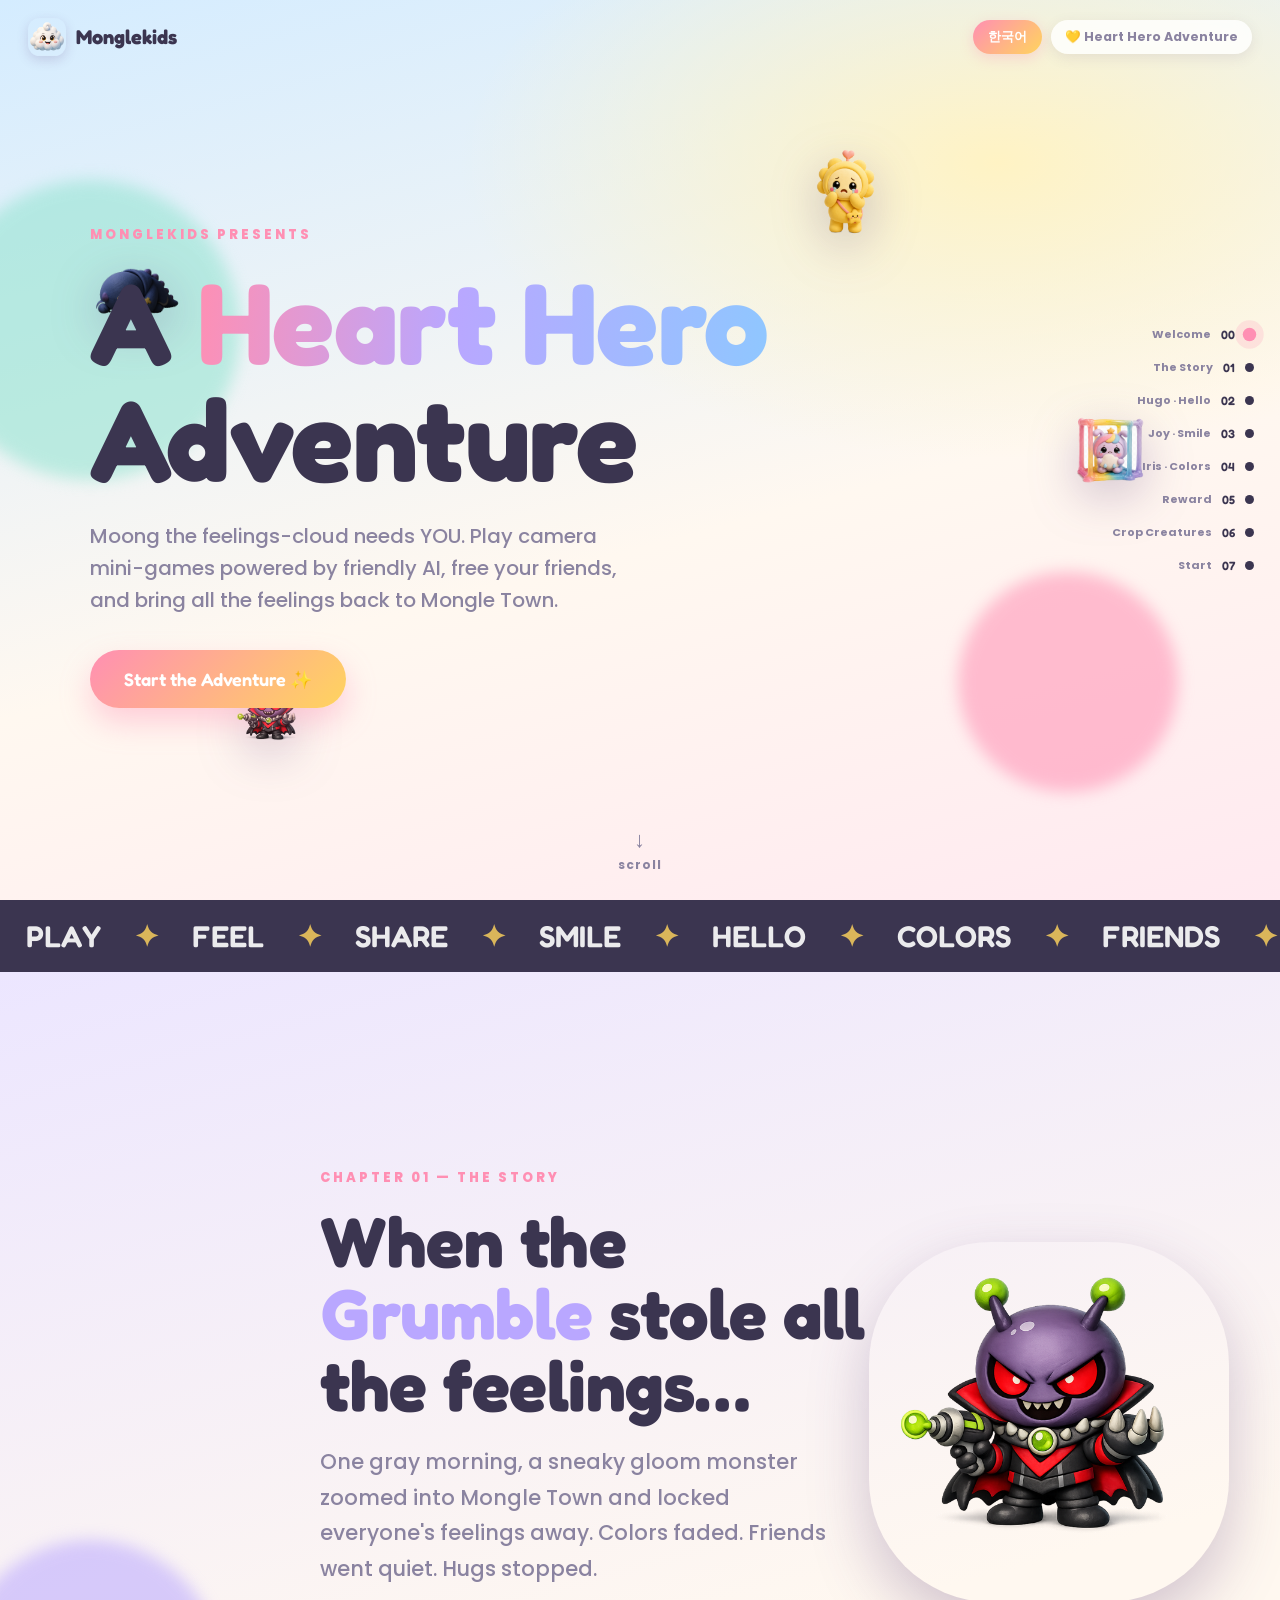
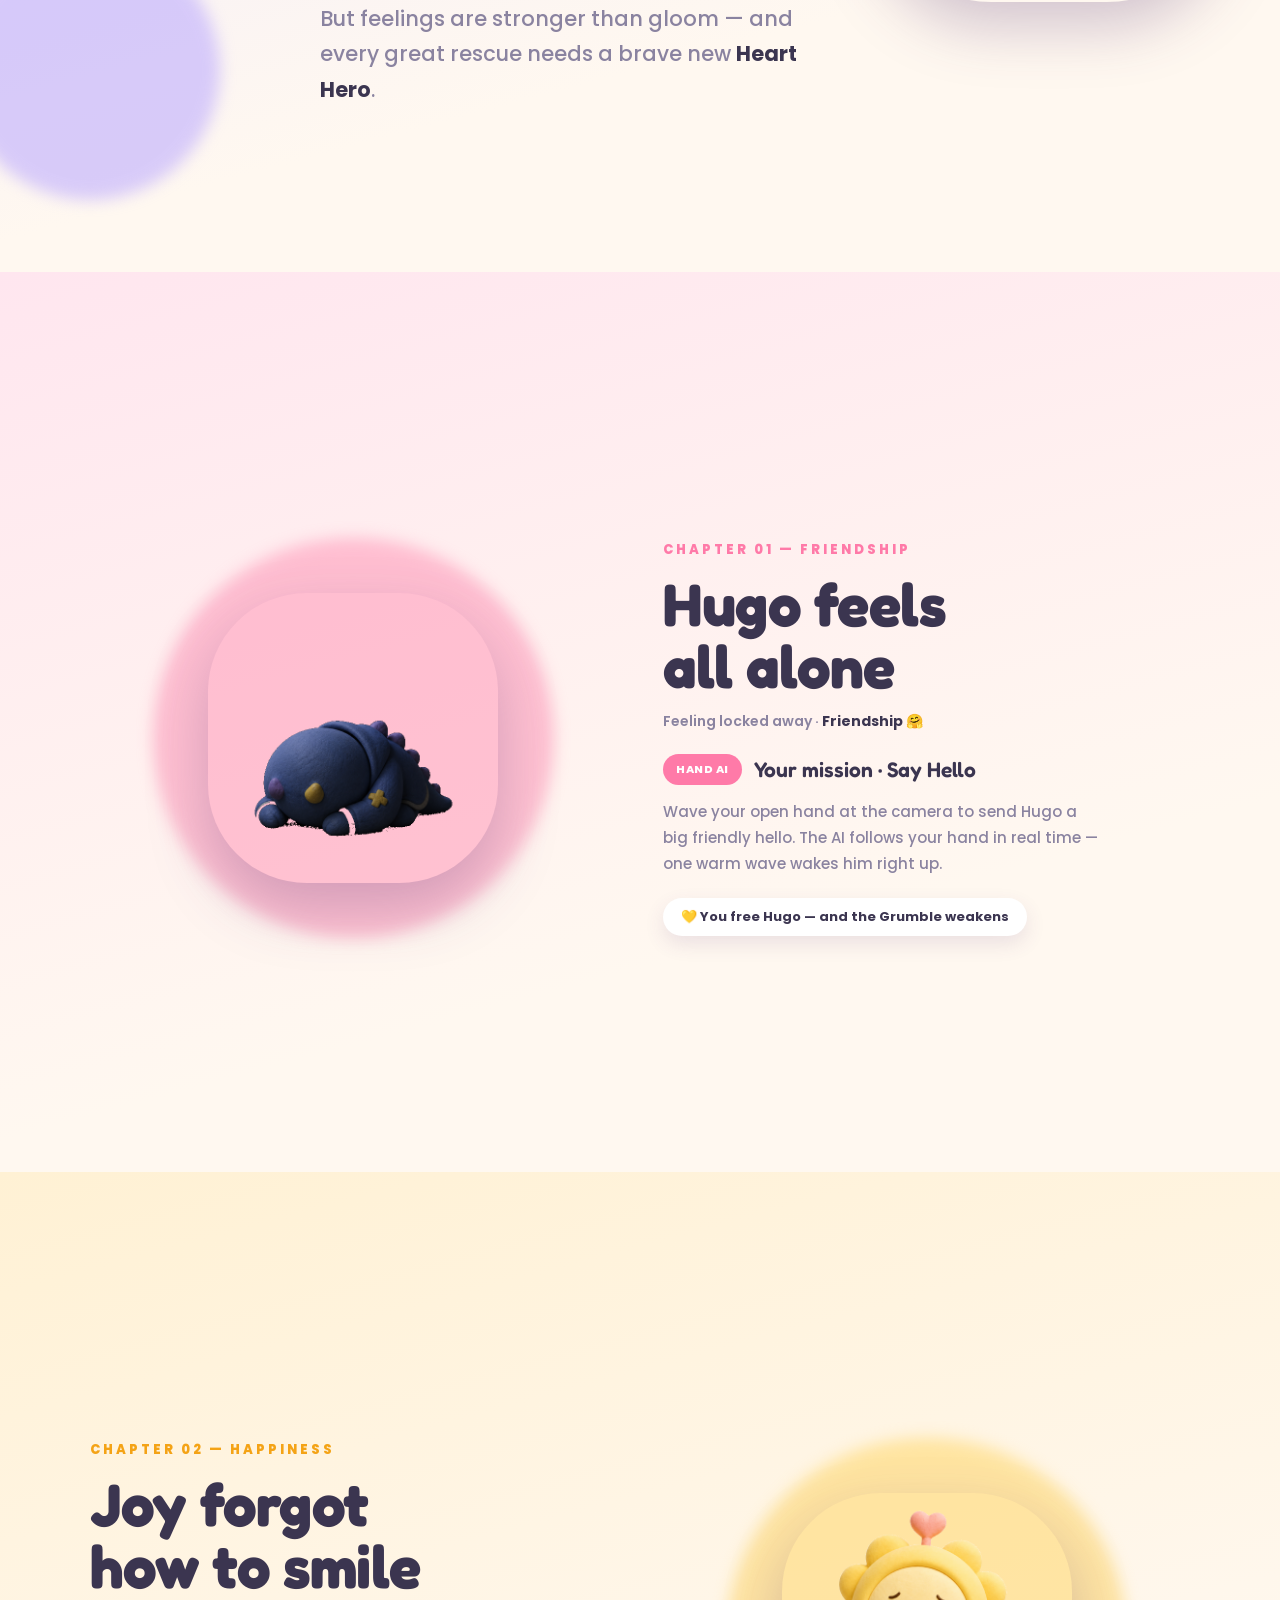
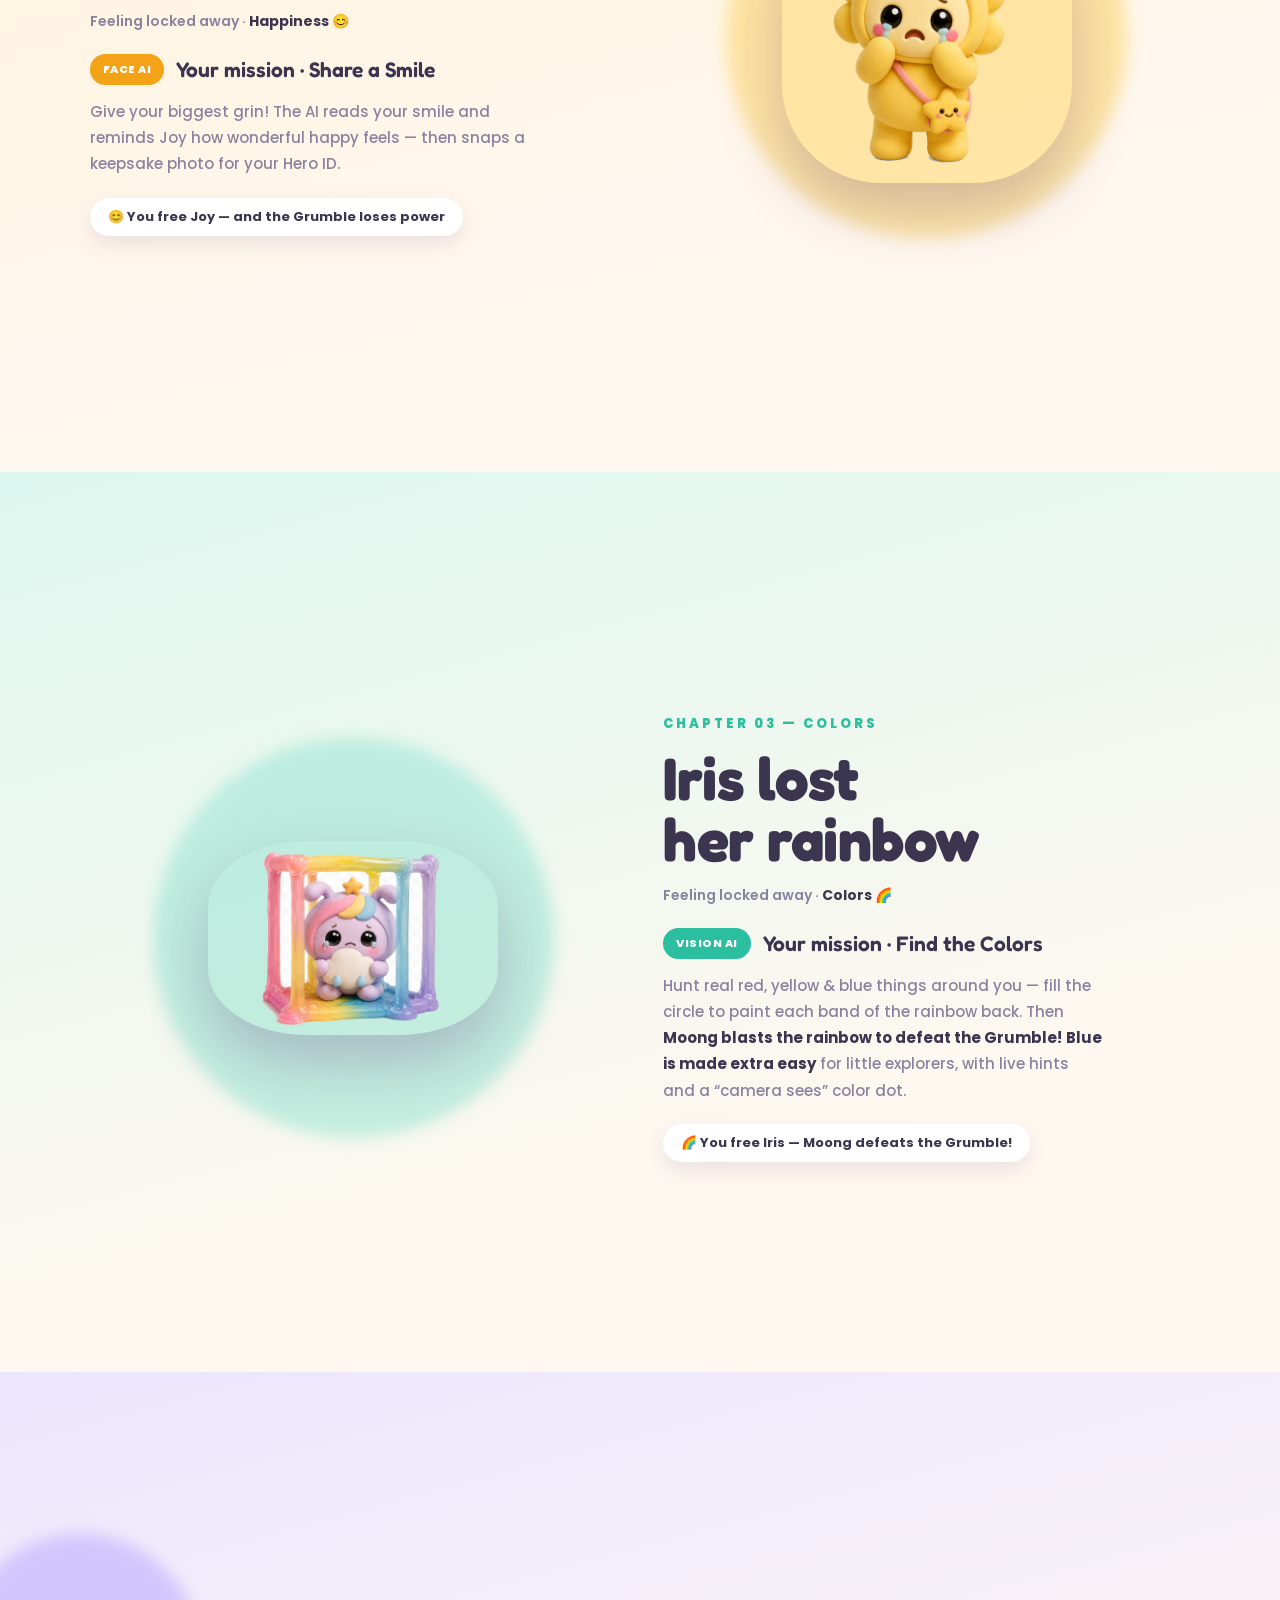
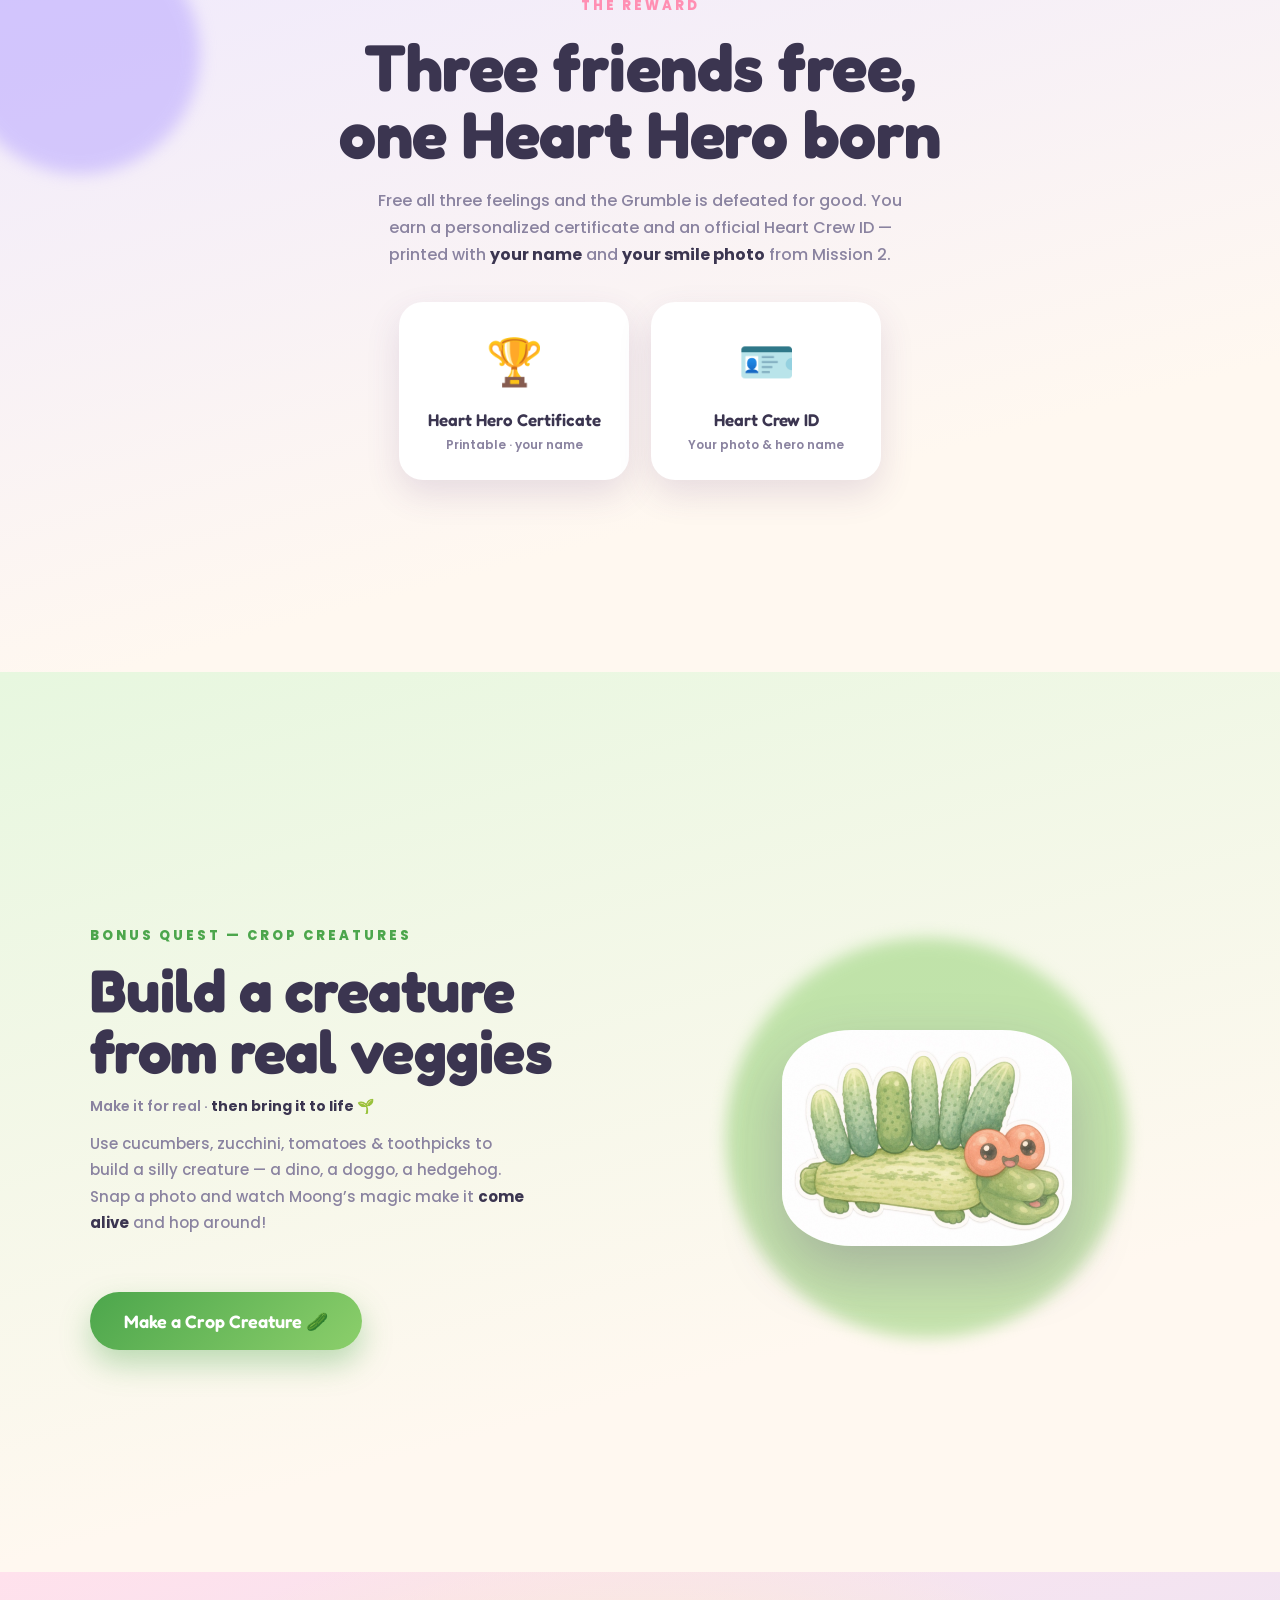
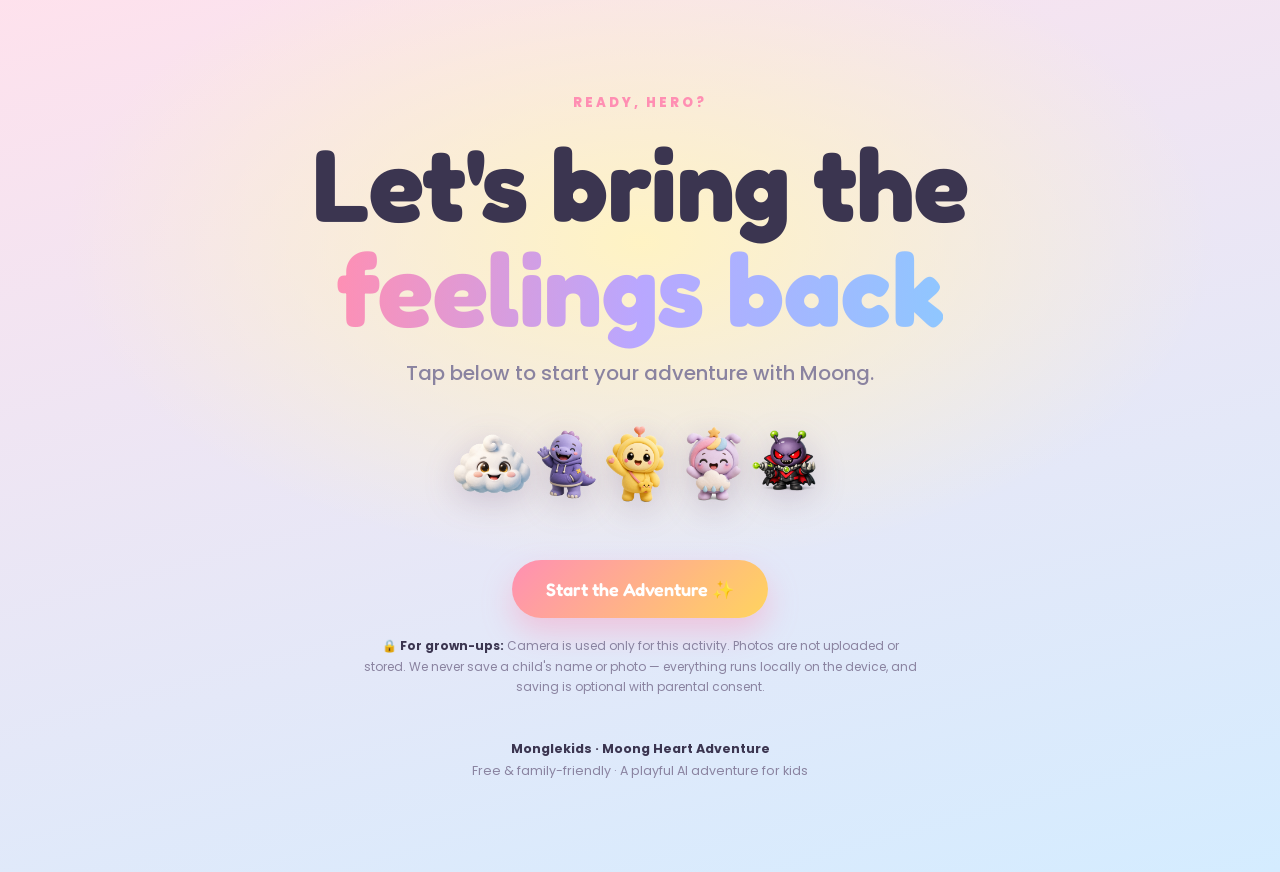
==== commit 5e770cbb: "Joy trapped (sad) default + rescued (happy) on mission clear Co-Authored-By: Claude Opus 4.8 (1M con" ====
--- a/index.html
+++ b/index.html
@@ -352,7 +352,7 @@
     <p class="sub reveal d2">Tap below to start your adventure with Moong.</p>
     <div class="go-cast reveal d2">
       <img src="assets/characters/mungi.png"><img src="assets/characters/hugo_free.png">
-      <img src="assets/characters/joy.png"><img src="assets/characters/iris.png">
+      <img src="assets/characters/joy_free.png"><img src="assets/characters/iris_free.png">
       <img src="assets/characters/grumble_happy.png">
     </div>
     <div class="reveal d3" style="margin-top:18px;">
@@ -410,7 +410,7 @@
     'nav .meta':`💛 하트 히어로 어드벤처`,
     '#hero .eyebrow':`몽글키즈 프레젠츠`,
     '#hero h1':`<span class="grad">하트 히어로</span><br>어드벤처`,
-    '#hero .sub':`감정 구름 Moong에게 네가 필요해! 친근한 AI 카메라 미니게임을 즐기고, 친구들을 구하고, 몽글 마을에 모든 감정을 되찾아 줘.`,
+    '#hero .sub':`감정 구름 뭉이에게 네가 필요해! 친근한 AI 카메라 미니게임을 즐기고, 친구들을 구하고, 몽글 마을에 모든 감정을 되찾아 줘.`,
     '#hero .cta':`모험 시작하기 ✨`,
     '#hero .scrollcue':`<span class="m">↓</span>스크롤`,
     '#story .eyebrow':`챕터 01 — 이야기`,
@@ -433,8 +433,8 @@
     '#ch3 h2':`아이리스가 무지개를<br>잃어버렸어요`,
     '#ch3 .lost':`갇힌 감정 · <b>색깔 🌈</b>`,
     '#ch3 .mission-name':`미션 · 색깔 찾기`,
-    '#ch3 .how':`주변에서 빨강·노랑·파랑 물건을 찾아 원을 채워 무지개 띠를 하나씩 칠해요. 그러면 <b style="color:var(--ink)">Moong이 무지개를 쏘아 그럼블을 물리쳐요!</b> <b style="color:var(--ink)">파랑은 아이들도 쉽게</b> 찾도록 실시간 힌트와 "카메라가 보는 색" 점을 보여줘요.`,
-    '#ch3 .restored':`🌈 아이리스를 구하면 — Moong이 그럼블을 물리쳐요!`,
+    '#ch3 .how':`주변에서 빨강·노랑·파랑 물건을 찾아 원을 채워 무지개 띠를 하나씩 칠해요. 그러면 <b style="color:var(--ink)">뭉이가 무지개를 쏘아 그럼블을 물리쳐요!</b> <b style="color:var(--ink)">파랑은 아이들도 쉽게</b> 찾도록 실시간 힌트와 "카메라가 보는 색" 점을 보여줘요.`,
+    '#ch3 .restored':`🌈 아이리스를 구하면 — 뭉이가 그럼블을 물리쳐요!`,
     '#reward .eyebrow':`보상`,
     '#reward h2':`세 친구를 구하면,<br>너는 하트 히어로!`,
     '#reward .wrap > p':`세 가지 감정을 모두 구하면 그럼블은 영영 물러나요. <b style="color:var(--ink)">너의 이름</b>과 Mission 2에서 찍은 <b style="color:var(--ink)">웃는 사진</b>이 담긴 맞춤 상장과 공식 Heart Crew ID를 받아요.`,
@@ -445,11 +445,11 @@
     '#bonus .ch-eyebrow':`보너스 퀘스트 — 농작물 크리쳐`,
     '#bonus h2':`진짜 채소로<br>크리쳐 만들기`,
     '#bonus .lost':`직접 만들고 · <b>살아나게 해요 🌱</b>`,
-    '#bonus .how':`오이·애호박·토마토·이쑤시개로 엉뚱한 크리쳐를 만들어요 — 공룡, 강아지, 고슴도치 등. 사진을 찍으면 Moong의 마법으로 크리쳐가 <b style="color:var(--ink)">살아 움직여요!</b>`,
+    '#bonus .how':`오이·애호박·토마토·이쑤시개로 엉뚱한 크리쳐를 만들어요 — 공룡, 강아지, 고슴도치 등. 사진을 찍으면 뭉이의 마법으로 크리쳐가 <b style="color:var(--ink)">살아 움직여요!</b>`,
     '#bonus .cta':`농작물 크리쳐 만들기 🥒`,
     '#go .eyebrow':`준비됐나요, 히어로?`,
     '#go h2':`함께 감정을<br><span class="grad">되찾아요</span>`,
-    '#go .sub':`아래를 눌러 Moong과 함께 모험을 시작해요.`,
+    '#go .sub':`아래를 눌러 뭉이와 함께 모험을 시작해요.`,
     '#go .cta':`모험 시작하기 ✨`,
     '#go p[style*="560px"]':`🔒 <b style="color:var(--ink)">보호자님께:</b> 카메라는 이 활동에만 사용됩니다. 사진은 업로드·저장되지 않아요. 아이의 이름이나 사진은 절대 저장하지 않으며 모든 처리는 기기 안에서만 이뤄집니다. 저장은 선택이며 보호자 동의가 필요해요.`,
     '#go footer':`<b>Monglekids · Moong Heart Adventure</b><br>무료 · 가족 친화 · 아이들을 위한 즐거운 AI 모험<br>`,
